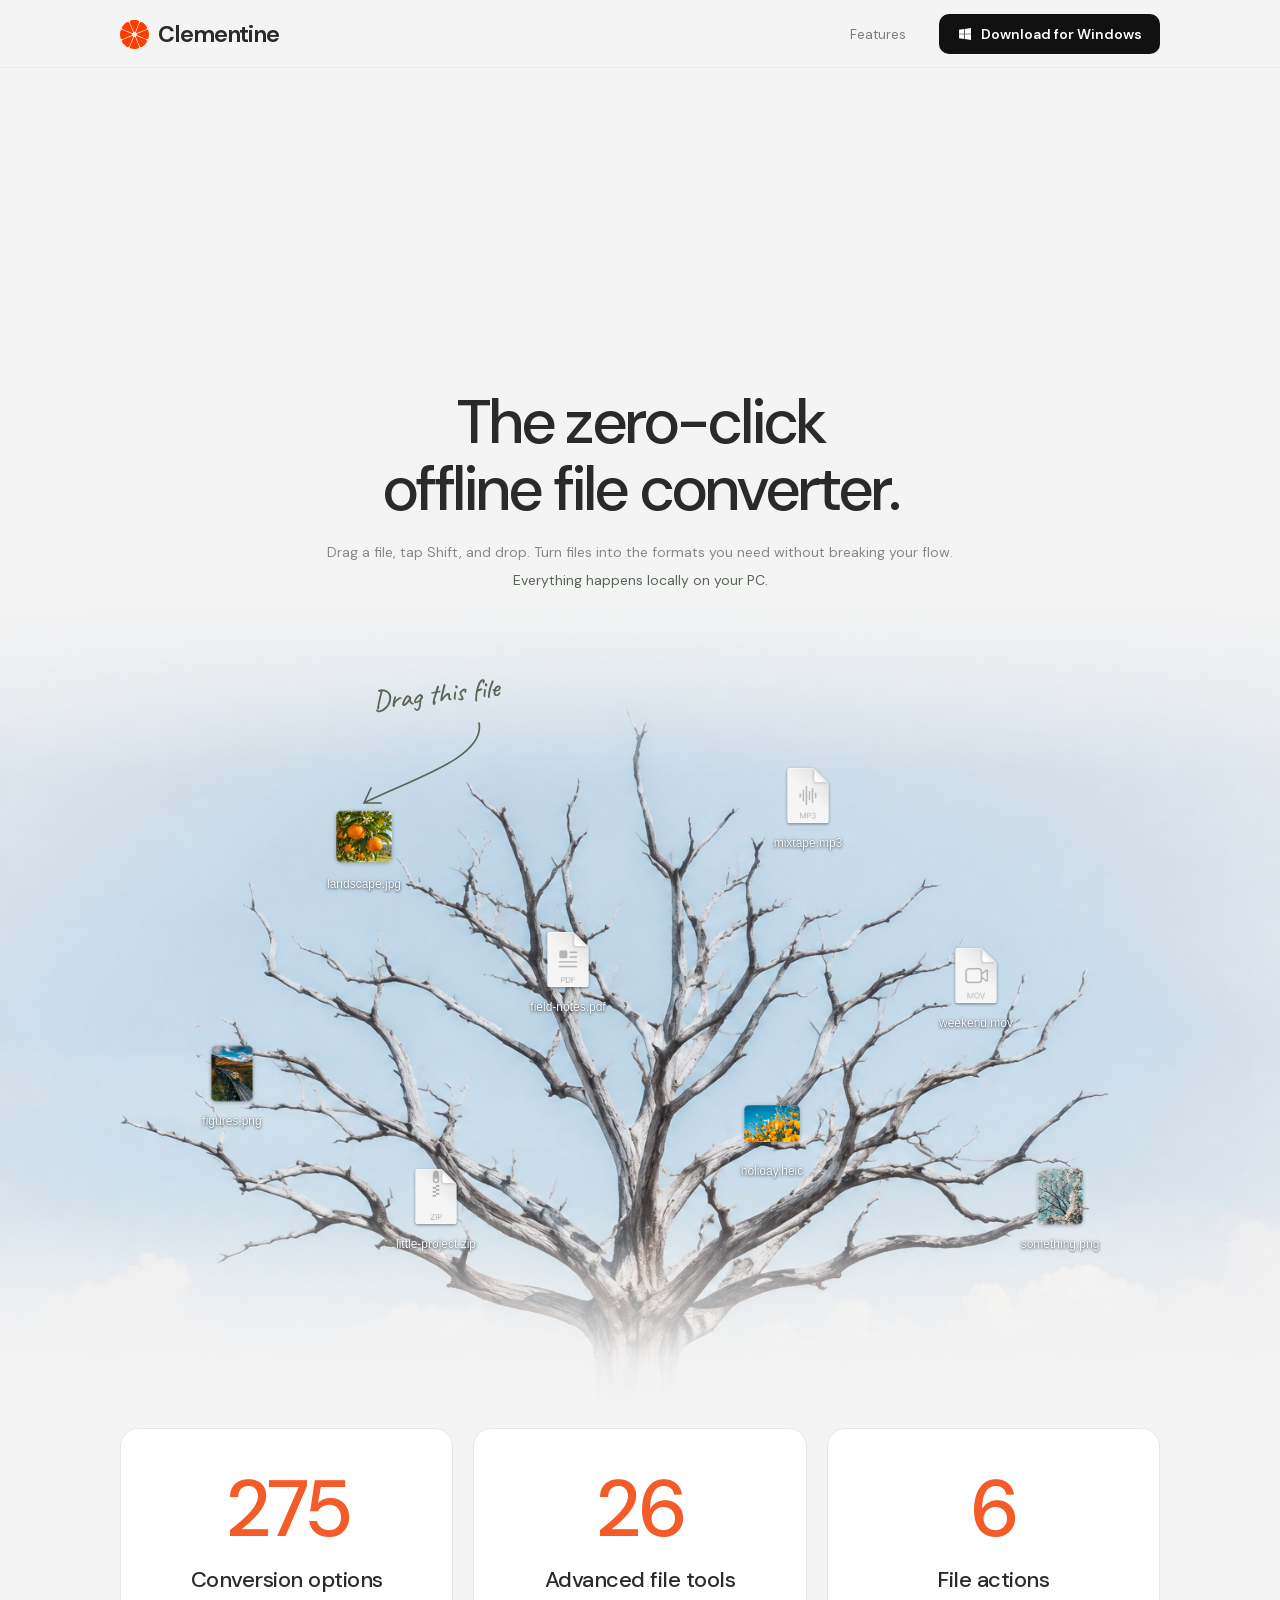
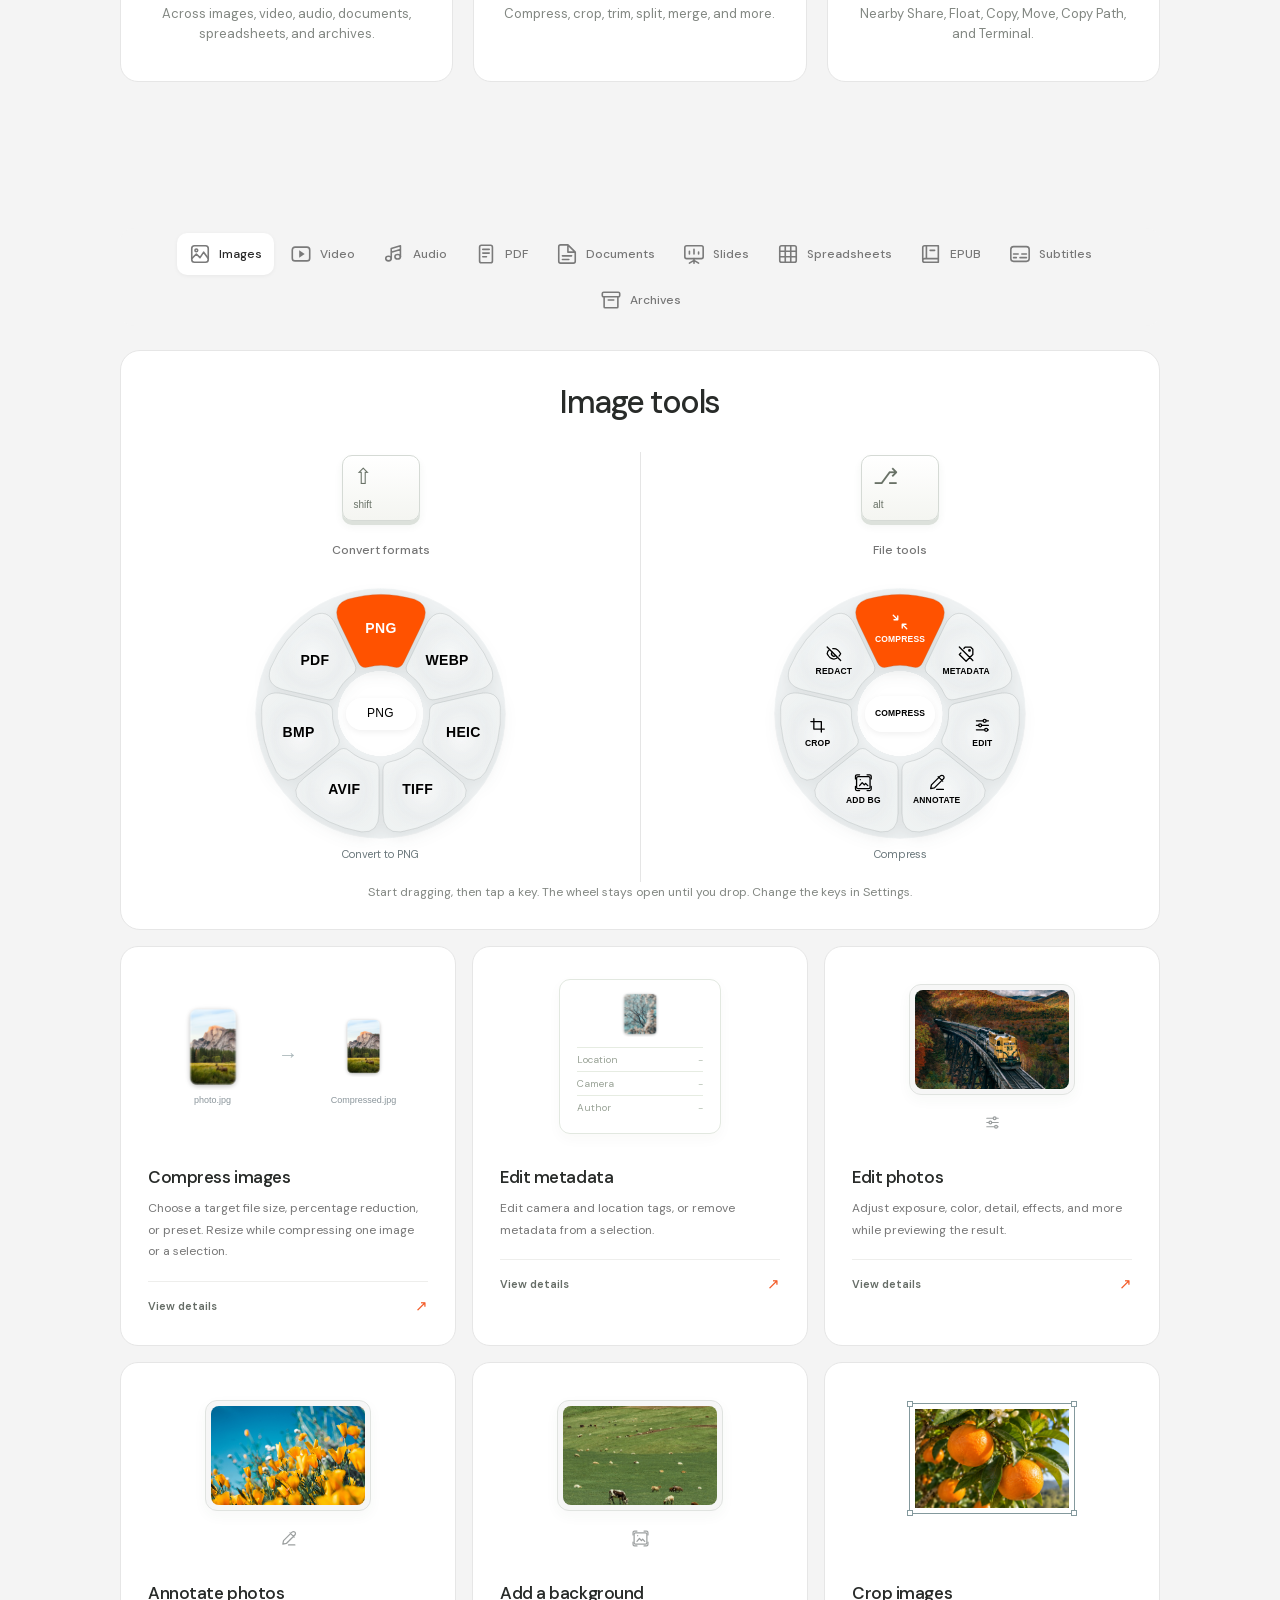
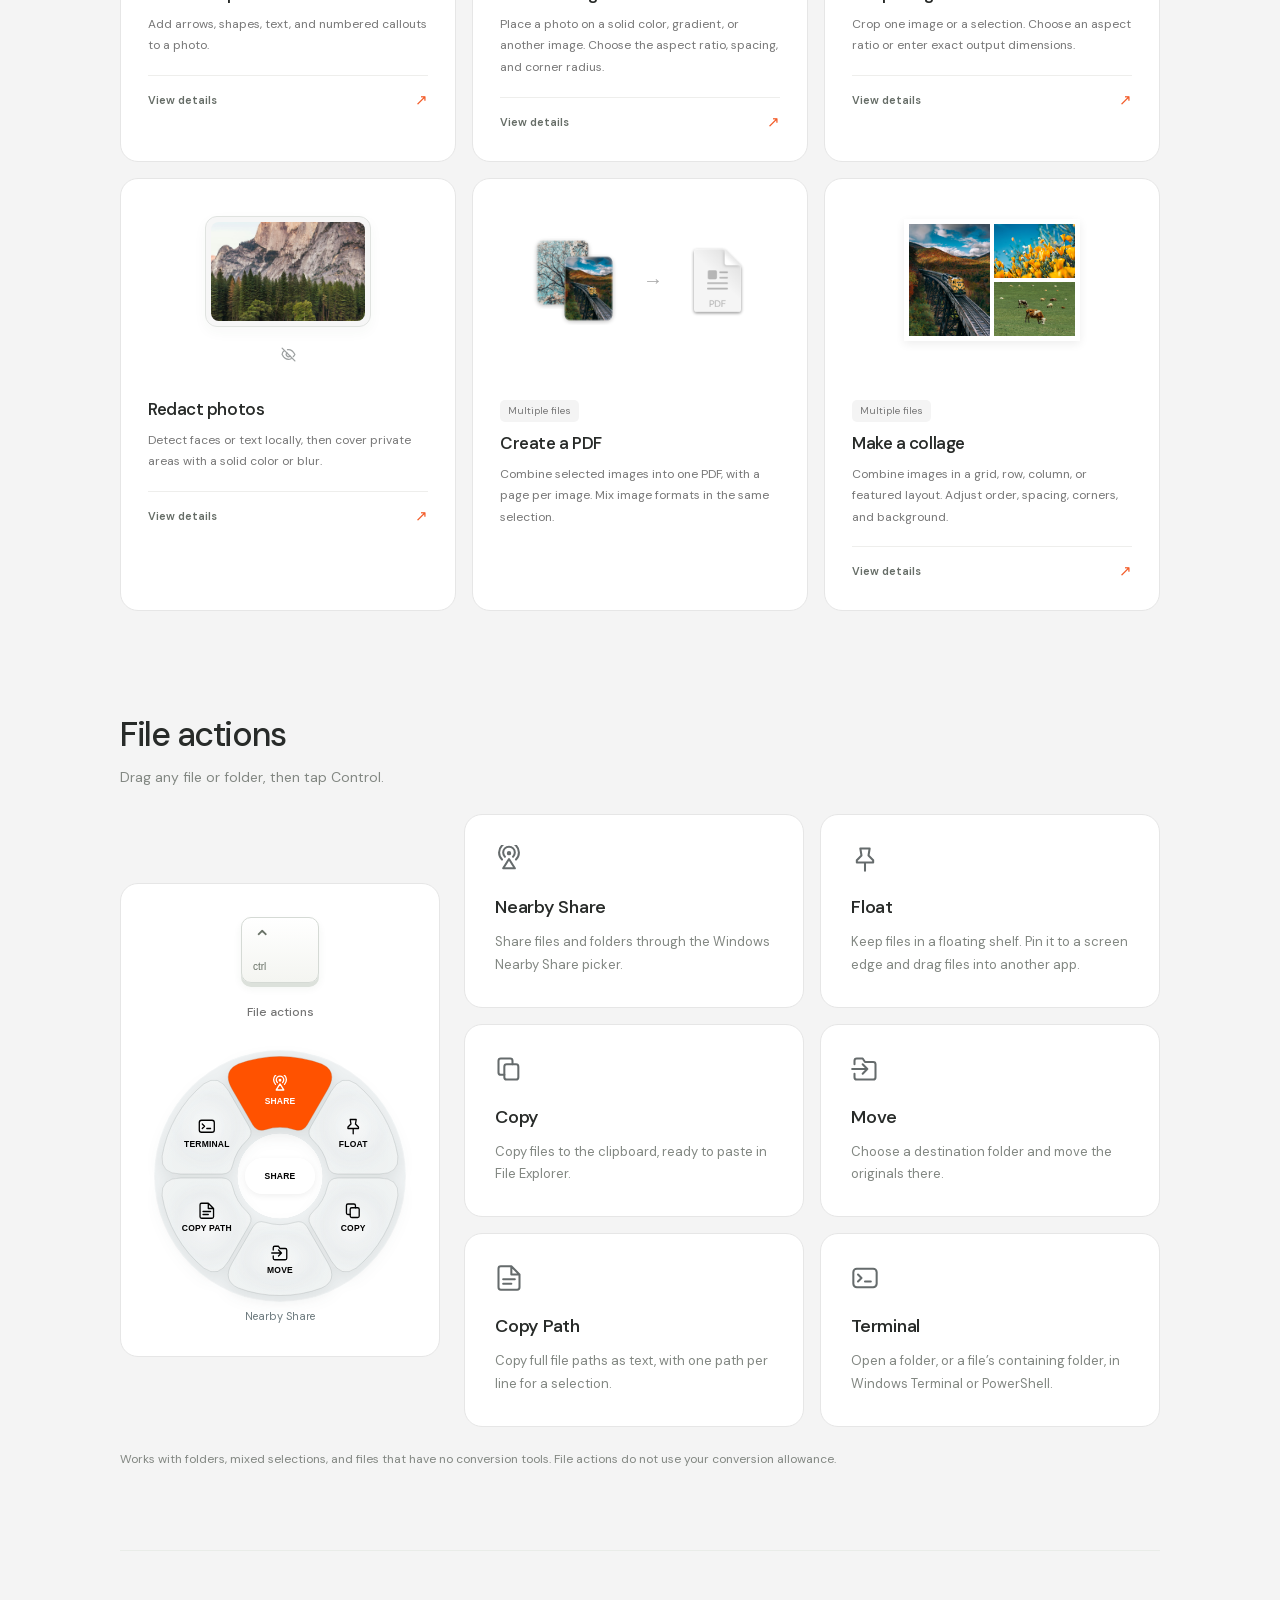
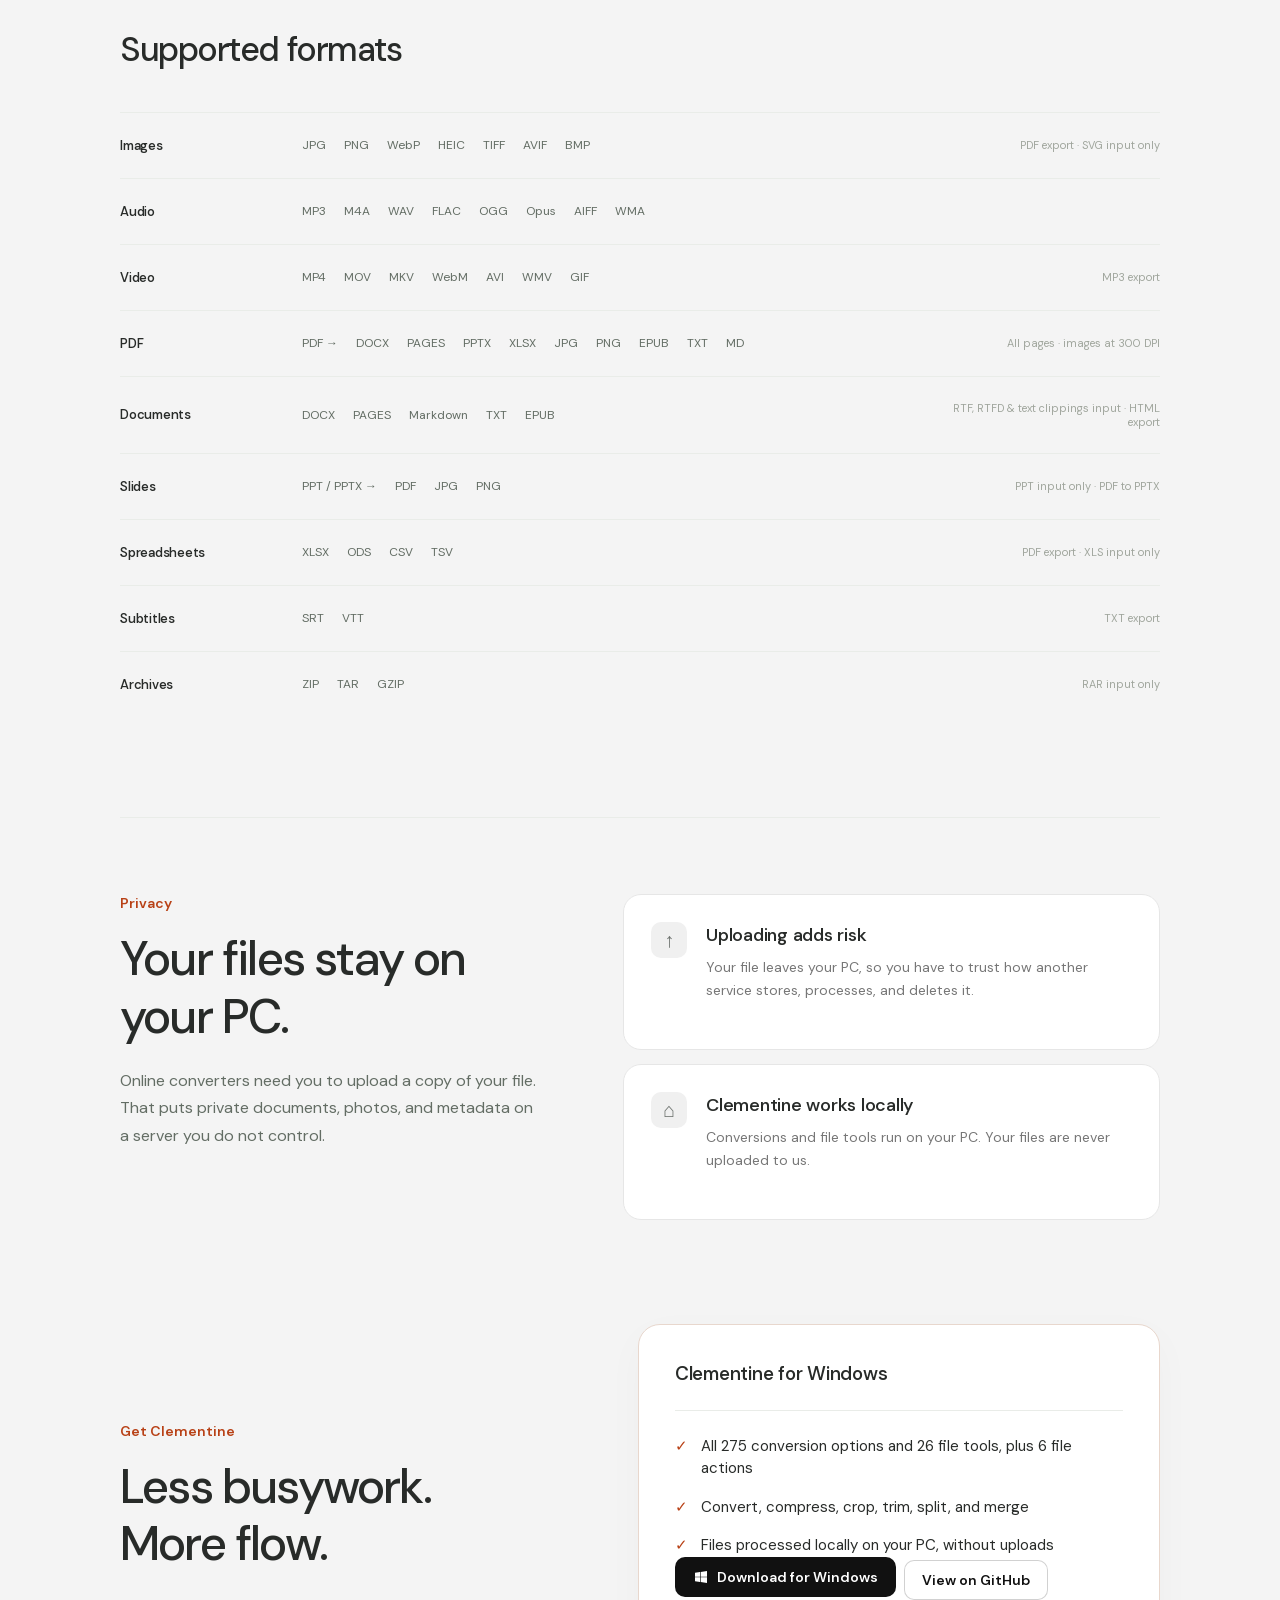
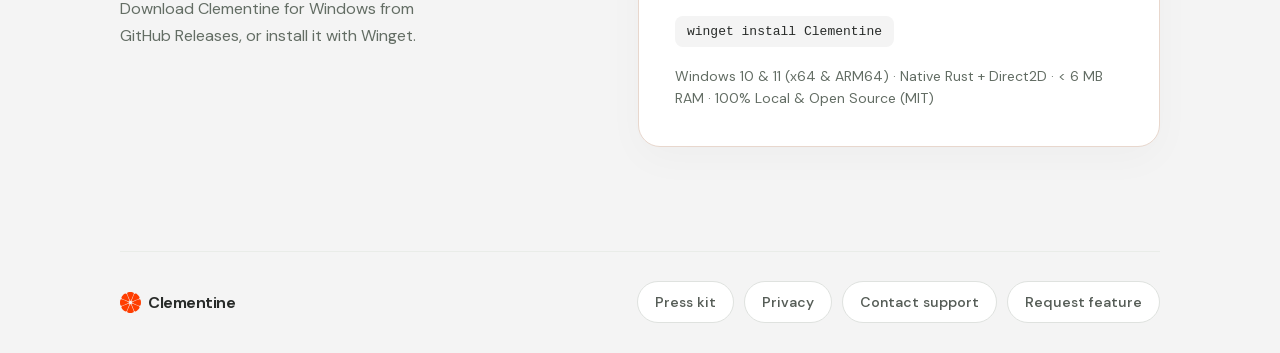
==== web/index.html @ 32402cf3 "feat(web): add interactive Clementine website, live radial playground, and README" ====
<!doctype html>
<html lang="en">
  <head>
    <meta charset="UTF-8" />
    <meta name="viewport" content="width=device-width, initial-scale=1" />
    <meta name="theme-color" content="#ffffff" />
    <meta name="description" content="Clementine is a Windows app for converting files: drag a file, then tap Shift to convert, Alt for file tools, or Control for file actions. Everything runs locally." />
    <title>Clementine | The zero-click offline file converter for Windows</title>
    <link rel="icon" type="image/svg+xml" href="favicon.svg" />
    <link rel="preload" as="image" href="images/tree-sky.jpg" />
    <link rel="stylesheet" href="assets/style.css" />
    <script defer src="assets/home.js"></script>
  </head>
  <body>
    <header class="site-header">
      <a class="wordmark" href="index.html" aria-label="Clementine home"><span class="brand-mark" aria-hidden="true"></span>Clementine</a>
      <nav aria-label="Main navigation">
        <a class="quiet-link" href="#details">Features</a>
        <a href="https://github.com/TejasLamba2006/clementine/releases" class="win-download-btn" aria-label="Download Clementine for Windows"><svg viewBox="0 0 24 24" aria-hidden="true"><path d="M3 5.5 10.5 4.5v7H3zM11.5 4.4 21 3v8.5h-9.5zM3 12.5h7.5v7L3 18.5zM11.5 12.5H21V21l-9.5-1.4z"/></svg>Download for Windows</a>
      </nav>
    </header>

    <main>
      <section class="app-demo content-width" aria-label="Clementine video demo">
        <video autoplay muted loop playsinline disablepictureinpicture disableremoteplayback preload="auto" aria-label="Watch Clementine in action">
          <source src="videos/tangerine-landing-demo.mp4" type="video/mp4" />
          <a href="videos/tangerine-landing-demo.mp4">Download the Clementine demo video</a>
        </video>
      </section>

      <section class="hero" aria-labelledby="hero-title">
        <div class="hero-copy">
          <h1 id="hero-title">The zero-click<br />offline file converter.</h1>
          <p class="hero-description">Drag a file, tap Shift, and drop. Turn files into the formats you need without breaking your flow.</p>
          <p class="hero-local">Everything happens locally on your PC.</p>
        </div>

        <div class="scene" id="playground" aria-label="Interactive file conversion demo">
          <div class="landscape" aria-hidden="true"><img src="images/tree-sky.jpg" alt="" width="1536" height="1024" fetchpriority="high" draggable="false" /></div>
          <div class="scene-top-fade" aria-hidden="true"></div>
          <div class="scene-bottom-fade" aria-hidden="true"></div>
          <div class="hint-wrap">
            <div class="gesture-hint" id="gesture-hint" role="status" aria-live="polite">
              <span id="hint-text">Drag this file</span>
              <svg class="hint-arrow" width="180" height="135" viewBox="0 0 180 135" aria-hidden="true"><path d="M133 10C140 45 76 71 22 94M22 94L29 79M22 94L39 94" /></svg>
            </div>
          </div>
          <div class="files" id="files"></div>
        </div>
      </section>

      <section class="tool-stats content-width" aria-label="Conversion and editing tools">
        <div class="tool-stat">
          <strong>275</strong>
          <h2>Conversion options</h2>
          <p>Across images, video, audio, documents, spreadsheets, and archives.</p>
        </div>
        <div class="tool-stat">
          <strong>26</strong>
          <h2>Advanced file tools</h2>
          <p>Compress, crop, trim, split, merge, and more.</p>
        </div>
        <div class="tool-stat">
          <strong>6</strong>
          <h2>File actions</h2>
          <p>Nearby Share, Float, Copy, Move, Copy Path, and Terminal.</p>
        </div>
      </section>

      <section class="details content-width" id="details" aria-labelledby="details-title">
        <div class="bento-tabs" role="tablist" aria-label="File type">
          <button id="file-tab-jpg" type="button" role="tab" data-demo-file="jpg" aria-selected="true" aria-controls="bento-panel" tabindex="0"><img src="icons/categories/images.svg" alt="" />Images</button>
          <button id="file-tab-mov" type="button" role="tab" data-demo-file="mov" aria-selected="false" aria-controls="bento-panel" tabindex="-1"><img src="icons/categories/video.svg" alt="" />Video</button>
          <button id="file-tab-mp3" type="button" role="tab" data-demo-file="mp3" aria-selected="false" aria-controls="bento-panel" tabindex="-1"><img src="icons/categories/audio.svg" alt="" />Audio</button>
          <button id="file-tab-pdf" type="button" role="tab" data-demo-file="pdf" aria-selected="false" aria-controls="bento-panel" tabindex="-1"><img src="icons/categories/pdf.svg" alt="" />PDF</button>
          <button id="file-tab-docx" type="button" role="tab" data-demo-file="docx" aria-selected="false" aria-controls="bento-panel" tabindex="-1"><img src="icons/categories/documents.svg" alt="" />Documents</button>
          <button id="file-tab-pptx" type="button" role="tab" data-demo-file="pptx" aria-selected="false" aria-controls="bento-panel" tabindex="-1"><img src="icons/categories/slides.svg" alt="" />Slides</button>
          <button id="file-tab-xlsx" type="button" role="tab" data-demo-file="xlsx" aria-selected="false" aria-controls="bento-panel" tabindex="-1"><img src="icons/categories/spreadsheets.svg" alt="" />Spreadsheets</button>
          <button id="file-tab-epub" type="button" role="tab" data-demo-file="epub" aria-selected="false" aria-controls="bento-panel" tabindex="-1"><img src="icons/categories/book.svg" alt="" />EPUB</button>
          <button id="file-tab-srt" type="button" role="tab" data-demo-file="srt" aria-selected="false" aria-controls="bento-panel" tabindex="-1"><img src="icons/categories/subtitles.svg" alt="" />Subtitles</button>
          <button id="file-tab-zip" type="button" role="tab" data-demo-file="zip" aria-selected="false" aria-controls="bento-panel" tabindex="-1"><img src="icons/categories/archives.svg" alt="" />Archives</button>
        </div>
        <div id="bento-panel" role="tabpanel" aria-labelledby="file-tab-jpg" tabindex="0">
        <div class="bento-grid" data-file-type="jpg">
          <article class="bento-shortcut">
            <h2 id="details-title">Image tools</h2>
            <div class="wheel-pair">
              <section class="wheel-preview" aria-labelledby="conversion-wheel-title">
                <div class="wheel-keys" role="img" aria-label="Drag a file, then tap Shift"><span class="demo-key" data-preview-key="Shift" aria-hidden="true"><span>⇧</span>shift</span></div>
                <h3 id="conversion-wheel-title">Convert formats</h3>
                <div class="wheel-stage">
                  <div id="conversion-fan" class="preview-fan" aria-label="File format menu preview"></div>
                  <div id="conversion-result" class="demo-result" aria-live="polite">Convert to PNG</div>
                </div>
              </section>
              <section class="wheel-preview" aria-labelledby="advanced-wheel-title">
                <div class="wheel-keys" role="img" aria-label="Drag a file, then tap Alt"><span class="demo-key" data-preview-key="Alt" aria-hidden="true"><span>⎇</span>alt</span></div>
                <h3 id="advanced-wheel-title">File tools</h3>
                <div class="wheel-stage">
                  <div id="advanced-fan" class="preview-fan" aria-label="Advanced file tools preview"></div>
                  <div id="demo-result" class="demo-result" aria-live="polite">Compress</div>
                </div>
              </section>
            </div>
            <p class="wheel-note">Start dragging, then tap a key. The wheel stays open until you drop. Change the keys in Settings.</p>
          </article>

          <div id="bento-cards" class="bento-cards"></div>
        </div>
        </div>
      </section>

      <section class="file-actions-section content-width" id="file-actions" aria-labelledby="file-actions-title">
        <div class="actions-heading"><div><h2 id="file-actions-title">File actions</h2><p>Drag any file or folder, then tap Control.</p></div></div>
        <div class="file-actions-layout">
          <section class="wheel-preview file-actions-preview" aria-labelledby="actions-wheel-title">
            <div class="wheel-keys" role="img" aria-label="Drag a file or folder, then tap Control"><span class="demo-key" data-preview-key="Control" aria-hidden="true"><span>⌃</span>ctrl</span></div>
            <h3 id="actions-wheel-title">File actions</h3>
            <div class="wheel-stage">
              <div id="actions-fan" class="preview-fan" aria-label="File actions menu preview"></div>
              <div id="actions-result" class="demo-result" aria-live="polite">Nearby Share</div>
            </div>
          </section>
          <div id="file-action-cards" class="file-action-cards"></div>
        </div>
        <p class="actions-footnote">Works with folders, mixed selections, and files that have no conversion tools. File actions do not use your conversion allowance.</p>
      </section>

      <section class="formats content-width" aria-labelledby="formats-title">
        <div class="formats-heading"><h2 id="formats-title">Supported formats</h2></div>
        <div class="format-list">
          <div class="format-row"><h3>Images</h3><p>JPG <span>PNG</span> WebP <span>HEIC</span> TIFF <span>AVIF</span> BMP</p><span class="format-note">PDF export · SVG input only</span></div>
          <div class="format-row"><h3>Audio</h3><p>MP3 <span>M4A</span> WAV <span>FLAC</span> OGG <span>Opus</span> AIFF <span>WMA</span></p></div>
          <div class="format-row"><h3>Video</h3><p>MP4 <span>MOV</span> MKV <span>WebM</span> AVI <span>WMV</span> GIF</p><span class="format-note">MP3 export</span></div>
          <div class="format-row"><h3>PDF</h3><p><span>PDF →</span> <span>DOCX</span> <span>PAGES</span> <span>PPTX</span> <span>XLSX</span> <span>JPG</span> <span>PNG</span> <span>EPUB</span> <span>TXT</span> <span>MD</span></p><span class="format-note">All pages · images at 300 DPI</span></div>
          <div class="format-row"><h3>Documents</h3><p>DOCX <span>PAGES</span> Markdown <span>TXT</span> EPUB</p><span class="format-note">RTF, RTFD &amp; text clippings input · HTML export</span></div>
          <div class="format-row"><h3>Slides</h3><p><span>PPT / PPTX →</span> <span>PDF</span> <span>JPG</span> <span>PNG</span></p><span class="format-note">PPT input only · PDF to PPTX</span></div>
          <div class="format-row"><h3>Spreadsheets</h3><p>XLSX <span>ODS</span> CSV <span>TSV</span></p><span class="format-note">PDF export · XLS input only</span></div>
          <div class="format-row"><h3>Subtitles</h3><p>SRT <span>VTT</span></p><span class="format-note">TXT export</span></div>
          <div class="format-row"><h3>Archives</h3><p>ZIP <span>TAR</span> GZIP</p><span class="format-note">RAR input only</span></div>
        </div>
      </section>

      <section class="privacy content-width" aria-labelledby="privacy-title">
        <div class="privacy-copy">
          <p class="privacy-eyebrow">Privacy</p>
          <h2 id="privacy-title">Your files stay on your PC.</h2>
          <p>Online converters need you to upload a copy of your file. That puts private documents, photos, and metadata on a server you do not control.</p>
        </div>
        <div class="privacy-points">
          <article>
            <span aria-hidden="true">↑</span>
            <h3>Uploading adds risk</h3>
            <p>Your file leaves your PC, so you have to trust how another service stores, processes, and deletes it.</p>
          </article>
          <article>
            <span aria-hidden="true">⌂</span>
            <h3>Clementine works locally</h3>
            <p>Conversions and file tools run on your PC. Your files are never uploaded to us.</p>
          </article>
        </div>
      </section>

      <section class="download-section content-width" id="download" aria-labelledby="download-title">
        <div class="download-intro">
          <p class="download-eyebrow">Get Clementine</p>
          <h2 id="download-title">Less busywork.<br />More flow.</h2>
          <p>Download Clementine for Windows from GitHub Releases, or install it with Winget.</p>
        </div>
        <div class="download-card">
          <h3>Clementine for Windows</h3>
          <ul class="download-includes">
            <li>All 275 conversion options and 26 file tools, plus 6 file actions</li>
            <li>Convert, compress, crop, trim, split, and merge</li>
            <li>Files processed locally on your PC, without uploads</li>
          </ul>
          <a href="https://github.com/TejasLamba2006/clementine/releases" class="win-download-btn" aria-label="Download Clementine for Windows"><svg viewBox="0 0 24 24" aria-hidden="true"><path d="M3 5.5 10.5 4.5v7H3zM11.5 4.4 21 3v8.5h-9.5zM3 12.5h7.5v7L3 18.5zM11.5 12.5H21V21l-9.5-1.4z"/></svg>Download for Windows</a><a href="https://github.com/TejasLamba2006/clementine" class="win-download-btn secondary">View on GitHub</a><br /><code class="winget-cmd">winget install Clementine</code>
          <p class="download-compatibility">Windows 10 &amp; 11 (x64 &amp; ARM64) · Native Rust + Direct2D · &lt; 6 MB RAM · 100% Local &amp; Open Source (MIT)</p>
        </div>
      </section>
    </main>

    <footer class="site-footer content-width">
      <a class="wordmark" href="index.html"><span class="brand-mark" aria-hidden="true"></span>Clementine</a>
      <div class="footer-actions">
        <a class="support-link" href="press.html">Press kit</a>
        <a class="support-link" href="privacy.html">Privacy</a>
        <a class="support-link" href="https://github.com/TejasLamba2006/clementine/issues">Contact support</a>
        <a class="support-link" href="https://github.com/TejasLamba2006/clementine/issues/new">Request feature</a>
      </div>
    </footer>

    <div id="radial-menu" class="radial-menu" role="menu" aria-label="Choose a conversion format" hidden></div>
    <div id="drag-ghost" class="drag-ghost" aria-hidden="true" hidden></div>
    <div id="drag-shift-prompt" class="drag-shift-prompt" aria-hidden="true" hidden>
      <p>Tap Shift on your keyboard</p>
      <span class="demo-key"><span>⇧</span>shift</span>
    </div>
    <div id="drag-wheel-prompt" class="drag-wheel-prompt" aria-hidden="true" hidden>
      <span><kbd>⇧</kbd> Convert</span><span><kbd>⎇</kbd> Tools</span><span><kbd>⌃</kbd> Actions</span>
    </div>
    <aside id="action-demo" class="action-demo" aria-labelledby="action-demo-title" hidden></aside>
    <div class="sr-only" id="announcement" role="status" aria-live="polite"></div>
    <p class="sr-only" id="file-instructions">Drag a file, then tap Shift for conversions, Alt for file tools, or Control for actions. Release the key and keep dragging; the wheel stays open until you drop or cancel. Or press Enter on a file to open the format menu, then use Alt or Control to switch wheels. Use arrow keys to choose, Enter to apply, and Escape to cancel. On a touch screen, drag to move or hold a file briefly before dragging to convert. All operations on this page are simulated.</p>

  </body>
</html>
---- web/assets/style.css ----
@font-face{font-family:DM Sans;font-style:normal;font-weight:400 700;font-display:swap;src:url(../fonts/dm-sans-latin.woff2) format("woff2")}@font-face{font-family:Caveat;font-style:normal;font-weight:400 700;font-display:swap;src:url(../fonts/caveat.ttf) format("truetype")}:root{font-family:DM Sans,-apple-system,BlinkMacSystemFont,sans-serif;color:#282b29;background:var(--page-bg);font-synthesis:none;-webkit-font-smoothing:antialiased;--page-bg: #f4f4f4;--content-bg: #fff;--orange: #f35b28;--muted: #828782;--line: #e9ece8}*{box-sizing:border-box}html{scroll-behavior:smooth;scroll-padding-top:88px}body{margin:0}button,a{-webkit-tap-highlight-color:transparent}button{font:inherit;color:inherit}a{color:inherit;text-decoration:none}button,a,[role=menuitem]{outline-offset:6px}button:focus-visible,a:focus-visible,[role=menuitem]:focus-visible{outline:2px solid var(--orange)}button{cursor:pointer}[hidden]{display:none!important}p,h1,h2,h3{margin:0}.content-width,.site-header{width:min(1040px,calc(100% - 96px));margin-inline:auto}.site-header{height:68px;display:flex;align-items:center;justify-content:space-between;position:sticky;top:0;z-index:50}.site-header:before{content:"";position:absolute;inset:0 calc((100vw - 100%)/-2);z-index:-1;background:#f4f4f4ed;backdrop-filter:blur(16px);-webkit-backdrop-filter:blur(16px);border-bottom:1px solid #282b290a;pointer-events:none}.wordmark{display:inline-flex;gap:9px;align-items:center;font-size:23px;font-weight:650;letter-spacing:-1.1px}.brand-mark{display:inline-block;width:29px;height:29px;background:url(../favicon.svg) center / contain no-repeat;flex-shrink:0}.site-header nav{display:flex;gap:33px;align-items:center;font-size:13px}.quiet-link{color:#767d78;transition:color .2s}.quiet-link:hover{color:#282b29}.hero{overflow:hidden}.app-demo{padding-block:24px 12px}.app-demo video{display:block;width:50%;height:auto;margin-inline:auto;background:transparent;filter:brightness(1.008);mix-blend-mode:multiply;pointer-events:none}.tool-stats{display:grid;grid-template-columns:repeat(3,minmax(0,1fr));gap:20px;padding-block:24px 64px}.tool-stat{background:var(--content-bg);border:1px solid #e6e6e6;border-radius:18px;padding:36px 24px;text-align:center}.tool-stat strong{display:block;color:var(--orange);font-size:clamp(56px,7vw,80px);font-weight:500;letter-spacing:-4px;line-height:1.1;margin-bottom:14px}.tool-stat h2{font-size:clamp(17px,2vw,22px);font-weight:500;letter-spacing:-.5px}.tool-stat p{max-width:290px;margin:10px auto 0;color:var(--muted);font-size:13px;line-height:1.6}@media(max-width:600px){.tool-stats{grid-template-columns:1fr;gap:12px;padding-block:16px 40px}.tool-stat{padding:28px 20px}}.hero-copy{text-align:center;position:relative;z-index:2;padding:24px 20px 0}h1{font-size:clamp(44px,4.9vw,67px);line-height:1.07;font-weight:500;letter-spacing:-3.8px}.hero-description{margin-top:21px;font-size:14px;color:#858a84}.hero-local{margin-top:10px;font-size:14px;color:#596557}.scene{height:820px;position:relative;isolation:isolate;margin-top:-5px}.landscape{position:absolute;inset:0;z-index:-2;overflow:hidden;background:#e2ecf0}.landscape img{position:absolute;width:min(100%,1536px);height:100%;min-width:980px;object-fit:cover;object-position:center top;left:50%;top:0;transform:translate(-50%);-webkit-user-select:none;user-select:none;pointer-events:none}.scene-top-fade,.scene-bottom-fade{position:absolute;left:0;right:0;pointer-events:none;z-index:-1}.scene-top-fade{top:0;height:190px;background:linear-gradient(var(--page-bg) 0%,rgb(244 244 244 / .95) 11%,rgb(244 244 244 / .62) 40%,transparent)}.scene-bottom-fade{bottom:0;height:240px;background:linear-gradient(to bottom,rgb(244 244 244 / 0),rgb(244 244 244 / .08) 20%,rgb(244 244 244 / .64) 58%,rgb(244 244 244 / .94) 82%,var(--page-bg))}.hint-wrap{position:absolute;inset-block:0;width:min(1200px,100%);left:50%;transform:translate(-50%);z-index:3;pointer-events:none}.gesture-hint{position:absolute;width:180px;color:#596557;font-family:Caveat,Noteworthy,cursive;font-size:28px;font-weight:500;line-height:1.1;text-align:center}#hint-text{display:block;transform:rotate(-6deg)}.hint-arrow{position:absolute;left:0;top:34px;overflow:visible;fill:none;stroke:currentColor;stroke-width:1.7;stroke-linecap:round;stroke-linejoin:round}kbd{font-family:inherit;font-size:11px;font-weight:500;padding:2px 5px;margin:0 2px;background:#f7f8f4;border:1px solid #dadfd6;border-radius:4px;box-shadow:0 1px #dadfd6;color:#50594f;white-space:nowrap}.files{position:absolute;width:min(1200px,100%);height:100%;left:50%;top:0;transform:translate(-50%);z-index:2}.file{width:116px;padding:4px 0;border:0;border-radius:5px;background:none;display:flex;flex-direction:column;align-items:center;position:absolute;left:var(--x);top:var(--y);transform:translate(-50%,-50%);-webkit-user-select:none;user-select:none;touch-action:none;cursor:default;-webkit-user-drag:none;-webkit-touch-callout:none}.file-art{width:72px;height:72px;position:relative;display:flex;justify-content:center;align-items:center;border-radius:5px}.file-icon{width:64px;height:64px;object-fit:contain;pointer-events:none}.file-name{font-family:-apple-system,BlinkMacSystemFont,sans-serif;font-size:12px;font-weight:500;line-height:17px;color:#fff;padding:1px 4px;margin-top:2px;border-radius:3px;text-shadow:0 1px 3px #24323dcc,0 0 1px #24323d80;max-width:116px;overflow:hidden;text-overflow:ellipsis;white-space:nowrap}.file.is-selected .file-art{background:#263a5026}.file.is-selected .file-name,.drag-ghost .file-name{color:#fff;background:#0063d9;text-shadow:none}.file:focus-visible{outline:none}.file.is-source{opacity:.4}.file.is-processing{pointer-events:none}.file.is-processing .file-art{opacity:.48}.file.is-processing .file-art:after{content:"";width:16px;height:16px;border:2px solid #b6bfb3;border-top-color:var(--orange);border-radius:50%;position:absolute;animation:spin .7s linear infinite}.radial-menu{position:fixed;z-index:30;width:272px;height:272px;transform:translate(-50%,-50%);pointer-events:none;animation:bloom .2s cubic-bezier(.18,.82,.24,1)}.fan-glass{position:absolute;inset:10.08px;border-radius:50%;background:#c0c9cd40;backdrop-filter:blur(16px) saturate(1.45);-webkit-backdrop-filter:blur(16px) saturate(1.45);-webkit-mask:radial-gradient(circle,transparent 0 42.24px,#000 42.6px);mask:radial-gradient(circle,transparent 0 42.24px,#000 42.6px);box-shadow:inset 0 0 0 1px #fff5}.radial-menu svg{position:relative;overflow:visible;filter:drop-shadow(0 5px 8px #26343825)}.petal{fill:url(#glass-fill);stroke:#5d666638;stroke-width:.75;transition:fill .12s}.fan-target.is-highlighted .petal{fill:#ff5200;stroke:#c2653470}.wheel-label{fill:#000;font:600 14px ui-rounded,SF Pro Rounded,-apple-system,BlinkMacSystemFont,sans-serif;letter-spacing:.35px;pointer-events:none}.fan-target.is-highlighted .wheel-label,.preview-target.is-highlighted .wheel-label{fill:#fff}.wheel-tool-label{font-size:8.5px;letter-spacing:.2px}.wheel-tool-icon{pointer-events:none;filter:brightness(0)}.fan-target.is-highlighted .wheel-tool-icon,.preview-target.is-highlighted .wheel-tool-icon{filter:brightness(0) invert(1)}.fan-target{cursor:pointer}.radial-menu.keyboard-mode .fan-target{pointer-events:auto}.fan-center-label{position:absolute;z-index:2;left:50%;top:50%;transform:translate(-50%,-50%);display:grid;place-items:center;width:70px;min-height:32px;border-radius:24px;background:#ffffffb8;backdrop-filter:blur(12px) saturate(1.3);-webkit-backdrop-filter:blur(12px) saturate(1.3);border:1px solid #ffffffb3;padding:4px 6px;color:#000;font:500 12px/1.2 ui-rounded,SF Pro Rounded,-apple-system,BlinkMacSystemFont,sans-serif;letter-spacing:.35px;text-align:center;box-shadow:0 2px 6px #00000010,inset 0 1px #ffffffb3;pointer-events:none}.fan-center-label.is-tool{min-height:36px;font-size:8.5px;font-weight:600;letter-spacing:.2px;overflow-wrap:anywhere}.drag-ghost{position:fixed;left:0;top:0;padding:4px 0;display:flex;flex-direction:column;align-items:center;z-index:40;pointer-events:none;opacity:.8}body.is-dragging,body.is-dragging *{cursor:default!important}body.is-dragging{-webkit-user-select:none;user-select:none}.details{padding-top:82px;padding-bottom:104px}h2{font-size:34px;font-weight:500;line-height:1.2;letter-spacing:-1.45px}h3{font-size:15px;font-weight:550;letter-spacing:-.25px}.bento-grid{display:grid;grid-template-columns:repeat(6,minmax(0,1fr));gap:16px}.bento-tabs{display:flex;flex-wrap:wrap;justify-content:center;width:fit-content;max-width:100%;gap:4px;padding:5px;margin:0 auto 24px;border-radius:14px;background:#f4f4f4}.bento-tabs button{display:flex;align-items:center;justify-content:center;gap:8px;border:0;border-radius:10px;padding:10px 12px;background:transparent;color:#777;font-size:12px;font-weight:500}.bento-tabs img{width:22px;height:22px;flex-shrink:0;object-fit:contain;pointer-events:none}.bento-tabs button[aria-selected=true]{background:#fff;color:#292929;box-shadow:0 1px 4px #0000000d}#bento-panel:focus-visible{outline:2px solid var(--orange);outline-offset:7px;border-radius:20px}.bento-cards{display:contents}.bento-grid[data-file-type=zip] .bento-card{grid-column:span 3}.bento-shortcut{grid-column:1 / -1;padding:32px 0 27px;border:1px solid #e6e6e6;border-radius:20px;overflow:hidden;background:var(--content-bg)}.bento-shortcut>h2{text-align:center;font-size:32px;margin-bottom:30px}.wheel-pair{display:grid;grid-template-columns:repeat(2,minmax(0,1fr))}.wheel-pair:where([data-wheel-count="1"]){grid-template-columns:1fr}.wheel-preview{min-width:0;text-align:center}.wheel-preview+.wheel-preview{border-left:1px solid #e5e5e5}.wheel-keys{display:flex;align-items:center;justify-content:center;gap:13px;height:72px;margin-bottom:18px}.wheel-preview>h3{font-size:12px;font-weight:500;letter-spacing:0;color:#757575}.demo-key{width:78px;height:66px;border:1px solid #d5dad5;border-radius:10px;padding:10px 11px;display:flex;flex-direction:column;align-items:flex-start;justify-content:space-between;font-family:-apple-system,BlinkMacSystemFont,sans-serif;font-size:10px;background:linear-gradient(#fff,#f4f5f1);color:#697267;box-shadow:0 4px #dce1db,0 5px 8px #334d3210,inset 0 1px #fff}.demo-key>span{font-size:22px;line-height:22px}.drag-shift-prompt{position:fixed;width:220px;z-index:45;display:flex;flex-direction:column;align-items:center;gap:14px;transform:translate(-50%);pointer-events:none;transition:opacity .18s}.drag-shift-prompt p{font-size:12px;font-weight:500;line-height:1.4;color:#52604f;text-shadow:0 1px 4px #fff}.drag-shift-prompt .demo-key{animation:press-shift 1.8s ease-in-out infinite}.drag-shift-prompt.is-pressed{opacity:0;transition-delay:.18s}.drag-shift-prompt.is-pressed .demo-key{animation:none;transform:translateY(4px);color:#d55223;background:#fff0e4;box-shadow:0 1px #d9c1af,inset 0 1px 4px #c5641810}.demo-key.is-held{color:#d55223;background:#fff0e4;border-color:#efc8ac;box-shadow:0 1px #e4ba9b,inset 0 1px 4px #c5641810;transform:translateY(4px)}.key-plus{color:#9aa099;font-size:12px}.wheel-stage{position:relative;min-width:0;height:324px}.preview-fan{position:absolute;z-index:2;left:50%;top:20px;width:272px;height:272px;transform:translate(-50%)}.preview-fan>svg{position:relative;overflow:visible;filter:drop-shadow(0 5px 8px #26343820)}.preview-petal{fill:var(--preview-glass);stroke:#5d666638;stroke-width:.75}.preview-target{cursor:pointer;outline:none}.preview-target:focus-visible .preview-petal{stroke:#52656c;stroke-width:2}.preview-target.is-highlighted .preview-petal{fill:#ff5200;stroke:#c2653470}.demo-result{position:absolute;top:289px;width:100%;text-align:center;color:#6c797d;font-size:11px}.bento-card{grid-column:span 2;display:flex;flex-direction:column;overflow:hidden;border-radius:18px;border:1px solid #e6e6e6;background:var(--content-bg)}.bento-card-link{cursor:pointer}.bento-card-link:hover{border-color:#cfd2cf}.bento-card-link:focus-visible{outline-offset:3px}.bento-illustration{position:relative}.bento-art{height:203px;position:relative;display:flex;align-items:center;justify-content:center;flex-shrink:0;-webkit-user-select:none;user-select:none}.bento-art img{object-fit:contain;pointer-events:none}.bento-copy{padding:16px 27px 29px}.bento-copy h3{font-size:17px;font-weight:550;letter-spacing:-.45px}.bento-copy p{color:#777;font-size:12px;line-height:1.8;margin-top:10px}.card-detail-cue{display:flex;align-items:center;justify-content:space-between;margin-top:18px;padding-top:14px;border-top:1px solid #eeeeec;color:#666d67;font-size:11px;font-weight:600}.card-detail-cue b{color:var(--orange);font-size:15px;font-weight:500}.selection-label{display:inline-block;padding:4px 8px;margin-bottom:10px;border-radius:5px;background:#f4f4f4;color:#777;font-size:10px;line-height:1.4}.join-art{gap:12px}.join-clips{display:flex;gap:5px}.join-clips>div,.archive-formats>div{display:flex;flex-direction:column;align-items:center;gap:8px;color:#888;font-size:10px}.join-clips img{width:45px;height:65px}.join-art>img{width:60px;height:80px}.join-art>span{color:#aaa;font-size:20px}.split-art{flex-direction:column;gap:17px}.split-strip{display:flex;gap:9px}.split-strip>div{position:relative;width:61px;height:43px}.split-strip img{width:100%;height:100%;object-fit:cover;border-radius:3px}.split-strip span{position:absolute;bottom:3px;left:4px;color:#fff;text-shadow:0 1px 3px #000;font-size:9px}.split-output{display:flex;align-items:center;gap:7px;color:#888;font-size:10px}.split-output img{width:40px;height:40px}.archive-formats{gap:12px}.archive-formats img{width:51px;height:68px}.compression-art{gap:13px;padding-top:12px}.compression-source,.compression-output{display:flex;flex-direction:column;align-items:center;width:105px}.compression-source img{width:86px;height:86px}.compression-output img{width:61px;height:86px}.compression-source span,.compression-output span{font:9px -apple-system,sans-serif;color:#8a959b;margin-top:5px}.compression-arrow,.archive-arrow{font-size:20px;color:#a9b6b9}.pdf-art{gap:2px;padding-top:13px}.pdf-page{position:relative}.pdf-page img{display:block;width:73px;height:91px}.pdf-page>span{display:block;text-align:center;font:9px -apple-system,sans-serif;color:#a99b90;margin-top:4px}.pdf-page-one{margin-top:22px}.pdf-page-three{margin-top:-22px}.metadata-sheet{width:162px;margin-top:16px;padding:11px 17px 14px;border:1px solid #e2e8e0;border-radius:11px;background:#fff9;box-shadow:0 5px 14px #344b2b08}.metadata-sheet>img{width:67px;height:46px;display:block;margin:0 auto 10px}.metadata-sheet>span{display:flex;align-items:center;justify-content:space-between;font-size:10px;line-height:23px;color:#9aa397;border-top:1px solid #e6ece2}.metadata-sheet i{font-style:normal;color:#b4bfb1}.resize-art{padding-bottom:12px}.resize-frame{width:166px;height:111px;border:1px solid #84999d;position:relative;padding:5px}.resize-frame>img{width:100%;height:100%;object-fit:cover}.resize-frame i{position:absolute;width:6px;height:6px;border:1px solid #84999d;background:#fff}.resize-frame i:nth-of-type(1){left:-3px;top:-3px}.resize-frame i:nth-of-type(2){right:-3px;top:-3px}.resize-frame i:nth-of-type(3){left:-3px;bottom:-3px}.resize-frame i:nth-of-type(4){right:-3px;bottom:-3px}.resize-size{position:absolute;top:165px;color:#98a095;font:9px -apple-system,sans-serif}.media-art{flex-direction:column;gap:19px;padding-top:18px}.photo-tool-preview{width:166px;height:111px;padding:5px;overflow:hidden;border:1px solid #e0e3e0;border-radius:12px;background:#f6f6f6;box-shadow:0 5px 14px #344b2b0a}.photo-tool-preview img{display:block;width:100%;height:100%;border-radius:8px;object-fit:cover}.waveform{height:87px;display:flex;gap:3px;align-items:center}.waveform>span{width:3px;border-radius:2px;background:#a6a6a6}.waveform>span:nth-child(-n+5),.waveform>span:nth-last-child(-n+5){opacity:.3}.audio-visualizer-art{gap:12px;padding-top:12px}.visualizer-canvas{display:flex;align-items:center;justify-content:center;width:220px;height:86px;padding:0 10px;border-radius:10px;background:#000;overflow:hidden}.visualizer-canvas .waveform{height:70px;gap:3px}.visualizer-canvas .waveform>span{width:3px;background:var(--orange);opacity:1}.media-tools{display:flex;gap:21px;align-items:center}.media-tools img{width:17px;height:17px;opacity:.45}.archive-art{gap:10px}.archive-file{width:70px;height:89px}.archive-contents{position:relative;width:102px;height:80px}.archive-contents img{position:absolute;width:52px;height:64px;top:8px}.archive-contents img:nth-child(1){left:0;top:0}.archive-contents img:nth-child(2){left:24px;top:12px}.archive-contents img:nth-child(3){left:48px;top:24px}.file-flow{gap:18px}.file-flow>img,.file-flow .flow-stack img{width:73px;height:91px}.file-flow>span,.text-art>span{color:#aaa;font-size:20px}.flow-stack{position:relative;width:99px;height:107px}.flow-stack img{position:absolute;top:0;left:0}.flow-stack img+img{top:16px;left:26px}.collage-art{width:176px;height:122px;display:grid;grid-template-columns:1fr 1fr;grid-template-rows:1fr 1fr;gap:4px;padding:5px;background:#fff;box-shadow:0 3px 9px #00000012}.collage-art img{width:100%;height:100%;min-height:0;object-fit:cover}.collage-art img:first-child{grid-row:1 / -1;object-position:30% center}.collage-art img:last-child{object-position:80% 90%}.timeline-art{flex-direction:column;gap:14px;padding-top:20px}.timeline-art>img{width:58px;height:58px}.timeline-track{display:flex;align-items:center;width:194px;height:52px;gap:2px;padding:4px 7px;position:relative;border:1px solid #a0a0a0;border-radius:5px;overflow:hidden}.timeline-track>img{min-width:0;width:20%;height:100%;object-fit:cover}.timeline-track>i{position:absolute;z-index:1;left:0;inset-block:0;width:5px;background:#a0a0a0}.timeline-track>i:last-child{left:auto;right:0}.timeline-track .waveform{transform:scaleY(.45);gap:2px}.speed-art{flex-direction:column;gap:15px;padding-top:17px}.speed-art>img{width:76px;height:83px}.speed-art>div{display:flex;align-items:center;gap:17px;font-size:12px;color:#999}.speed-art strong{font-weight:500;padding:6px 11px;border-radius:6px;background:#fff;color:#555}.media-art .media-file{width:78px;height:89px}.snapshot-art{display:flex;align-items:center;width:222px}.snapshot-art img{width:84px;height:72px;padding:4px 4px 12px;background:#fff;object-fit:cover;box-shadow:0 3px 9px #00000012}.snapshot-art img+img{margin-left:-15px}.snapshot-art img:nth-child(2){transform:translateY(-15px)}.channels-art{flex-direction:column;gap:9px}.channels-art>div{display:flex;align-items:center;gap:12px;color:#888;font-size:11px;height:42px}.channels-art .waveform{transform:scaleY(.42)}.text-art{gap:18px}.text-art>img{width:72px;height:92px}.text-sheet{width:70px;height:87px;padding:12px 10px;background:#fff;border:1px solid #ddd;box-shadow:0 2px 4px #00000008}.text-sheet span{display:block;color:#888;font-size:10px;margin-bottom:9px}.text-sheet i{display:block;height:2px;background:#ccc;margin-top:6px}.text-sheet i:last-child{width:65%}.bento-footnote{text-align:center;color:#929b8f;font-size:11px;margin-top:27px}.formats{border-top:1px solid var(--line);padding-top:79px;padding-bottom:100px}.formats-heading{display:flex;align-items:flex-end;justify-content:space-between;margin-bottom:41px}.format-row{display:grid;grid-template-columns:160px 1fr 210px;align-items:center;border-top:1px solid var(--line);padding:24px 0;gap:22px}.format-row h3{font-size:13px}.format-row p{display:flex;flex-wrap:wrap;gap:8px 18px;font-size:12px;color:#636d64;word-spacing:14px}.format-row p span{word-spacing:normal}.format-note{text-align:right;font-size:11px;color:#a0a69d}.format-footnote{margin-top:3px;font-size:10px;color:#a0a69d}.privacy{display:grid;grid-template-columns:.9fr 1.1fr;gap:64px;padding-block:76px;border-top:1px solid var(--line)}.privacy-eyebrow{color:#b84116;font-size:14px;font-weight:600;margin-bottom:18px}.privacy-copy h2{max-width:390px;font-size:clamp(36px,4vw,48px);letter-spacing:-1.8px}.privacy-copy>p:last-child{max-width:420px;margin-top:22px;color:#636d64;font-size:16px;line-height:1.7}.privacy-points{display:grid;gap:14px}.privacy-points article{position:relative;min-height:156px;padding:28px 28px 28px 82px;border:1px solid #e6e6e6;border-radius:18px;background:var(--content-bg)}.privacy-points article>span{position:absolute;left:27px;top:27px;display:grid;place-items:center;width:36px;height:36px;border-radius:10px;background:#f0f0f0;color:#6d726e;font:500 20px/1 -apple-system,BlinkMacSystemFont,sans-serif}.privacy-points h3{font-size:18px}.privacy-points p{margin-top:9px;color:#777;font-size:14px;line-height:1.65}.closing{text-align:center;background:var(--page-bg);padding:36px 24px 104px}.closing-mark{width:39px;height:39px;margin-bottom:24px}.closing h2{font-size:35px}.download-section{display:grid;grid-template-columns:1fr 1.15fr;gap:64px;align-items:center;padding-block:28px 104px}.download-eyebrow{color:#b84116;font-size:14px;font-weight:600;margin-bottom:18px}.download-intro h2{font-size:clamp(36px,4vw,48px);letter-spacing:-1.8px}.download-intro>p:last-child{max-width:340px;margin-top:22px;font-size:16px;line-height:1.7;color:#636d64}.download-card{padding:36px;border:1px solid #e8d7cd;border-radius:22px;background:var(--content-bg);box-shadow:0 12px 40px #282b2907}.download-card h3{font-size:19px}.download-includes{list-style:none;padding:24px 0 0;margin:24px 0 0;border-top:1px solid var(--line);display:grid;gap:16px}.download-includes li{position:relative;padding-left:26px;font-size:15px;line-height:1.5}.download-includes li:before{content:"✓";position:absolute;left:0;color:#b84116}.app-store-badge{display:inline-flex;width:179px;height:46px;flex-shrink:0}.app-store-badge img{display:block;width:100%;height:auto}.download-card .app-store-badge{margin-top:32px}.download-compatibility{margin-top:18px;font-size:14px;line-height:1.6;color:#636d64}@media(max-width:700px){.privacy{grid-template-columns:1fr;gap:28px;padding-block:54px}.privacy-points article{min-height:0;padding:24px 22px 24px 72px}.privacy-points article>span{left:21px;top:23px}.download-section{grid-template-columns:1fr;gap:28px;padding-bottom:64px}.download-card{padding:26px}}.system-requirements{display:block;margin-top:15px;color:#a2a599;font-size:10px}.site-footer{border-top:1px solid var(--line);min-height:102px;display:flex;align-items:center;justify-content:space-between}.site-footer .wordmark{font-size:16px;letter-spacing:-.5px;gap:7px}.site-footer .brand-mark{width:21px;height:21px}.footer-actions{display:flex;align-items:center;gap:10px}.support-link{display:inline-flex;align-items:center;min-height:42px;padding:10px 17px;border:1px solid #dfe2df;border-radius:999px;background:var(--content-bg);color:#565d57;font-size:14px;font-weight:550;transition:border-color .2s,color .2s,background .2s}.support-link:hover{border-color:#c8ccc8;background:#fafafa;color:#282b29}.tool-details-page main{padding-top:28px}.tools-index{display:grid;grid-template-columns:repeat(5,minmax(0,1fr));gap:1px;overflow:hidden;margin-bottom:28px;border:1px solid #e5e7e4;border-radius:18px;background:#e5e7e4}.tools-index-group{min-width:0;padding:22px;background:var(--content-bg)}.tools-index-group h2{margin-bottom:15px;color:#343834;font-size:13px;font-weight:650;letter-spacing:-.2px}.tools-index-group div{display:grid;gap:9px}.tools-index-group a{color:#777d78;font-size:11px;line-height:1.35}.tools-index-group a:hover{color:var(--orange)}.tool-detail-list{display:grid;gap:20px;padding-bottom:100px}.tool-detail-row{display:grid;grid-template-columns:minmax(0,1.15fr) minmax(280px,.85fr);min-height:580px;overflow:hidden;border:1px solid #dedfdd;border-radius:22px;background:#efefef}.tool-window-shot{display:flex;align-items:center;justify-content:center;min-width:0;min-height:520px;margin:0;padding:42px 34px;overflow:hidden;background:transparent}.tool-window-shot img{display:block;width:100%;max-width:520px;max-height:610px;border-radius:24px;object-fit:contain;filter:drop-shadow(0 15px 24px #2025221a)}.tool-detail-copy{align-self:center;padding:52px 50px}.tool-detail-copy>span{color:var(--orange);font-size:11px;font-weight:650;text-transform:uppercase;letter-spacing:.8px}.tool-detail-copy h2{margin-top:12px;font-size:36px}.tool-detail-copy>p{margin-top:18px;color:#6f756f;font-size:14px;line-height:1.7}.tool-detail-copy ul{display:grid;gap:13px;margin:28px 0 0;padding:25px 0 0;border-top:1px solid #e9ebe8;list-style:none}.tool-detail-copy li{position:relative;padding-left:22px;color:#464c47;font-size:13px;line-height:1.5}.tool-detail-copy li:before{content:"✓";position:absolute;left:0;color:var(--orange);font-weight:650}.tools-cta{display:flex;align-items:center;justify-content:space-between;gap:40px;margin-bottom:96px;padding:48px 52px;border-radius:22px;background:#282b29;color:#fff}.tools-cta h2{max-width:590px;font-size:33px}.tools-cta p{margin-top:12px;color:#bbc0bb;font-size:13px}.press-page{background:#f7f7f5}.press-page .site-header,.press-page .site-footer,.press-main{width:min(760px,calc(100% - 96px))}.press-nav-link{color:#666d67;font-size:13px}.press-nav-link:hover{color:#282b29}.press-main{padding:64px 0 96px}.press-intro{padding-bottom:54px}.press-intro>p:first-child{color:var(--orange);font-size:12px;font-weight:650}.press-intro h1{margin-top:10px;font-size:clamp(42px,6vw,58px)}.press-intro>p:last-of-type{max-width:660px;margin-top:20px;color:#626862;font-size:17px;line-height:1.65}.press-actions{display:flex;flex-wrap:wrap;gap:20px;margin-top:26px}.press-text-link,.press-facts a,.press-file-link{color:#bd441b;text-decoration:underline;text-underline-offset:4px}.press-text-link{font-size:13px}.press-section{padding:48px 0;border-top:1px solid #d9dcd8}.press-section>h2,.press-section-heading h2{font-size:28px}.press-facts{margin:26px 0 0;border-top:1px solid #d9dcd8}.press-facts div{display:flex;gap:24px;padding:13px 0;border-bottom:1px solid #d9dcd8}.press-facts dt{flex:0 0 150px;color:#7a807a;font-size:13px}.press-facts dd{min-width:0;margin:0;font-size:13px;font-weight:550}.press-copy p{margin-top:9px;color:#626862;font-size:15px;line-height:1.75}.press-copy .press-description-lead{margin-top:24px;color:#323633;font-size:17px;font-weight:650;line-height:1.6}.press-copy .press-description-body{margin-top:25px;padding-top:25px;border-top:1px solid #d9dcd8}.press-copy .press-description-continuation{margin-top:20px}.press-features{margin:24px 0 0;padding-left:20px}.press-features li{margin-top:10px;padding-left:4px;color:#4f554f;font-size:14px;line-height:1.55}.press-section-heading{margin-bottom:28px}.press-section-heading p{max-width:600px;margin-top:9px;color:#777d78;font-size:13px;line-height:1.6}.press-section-heading .press-text-link{display:inline-block;margin-top:13px}.press-assets{display:block}.press-asset{display:block;margin-bottom:40px}.press-asset img{display:block;width:100%;height:auto;border:1px solid #d9dcd8;border-radius:12px}.press-asset span{display:block;margin-top:10px;color:#686f69;font-size:12px}.press-icon-asset{width:220px}.press-video{display:block;width:100%;margin-top:26px;border:1px solid #d9dcd8;border-radius:12px;background:#fff}.press-file-link{display:inline-block;margin-top:12px;font-size:13px}.press-contact p{margin-top:9px;color:#777d78;font-size:14px}.press-contact .press-text-link{display:inline-block;margin-top:16px}.press-page .site-footer .support-link{min-height:0;padding:0;border:0;border-radius:0;background:none;font-size:13px}.press-page .site-footer .support-link:hover{background:none}.sr-only{position:absolute;width:1px;height:1px;padding:0;margin:-1px;overflow:hidden;clip:rect(0,0,0,0);white-space:nowrap;border:0}@keyframes bloom{0%{opacity:0;transform:translate(-50%,-50%) scale(.45)}to{opacity:1;transform:translate(-50%,-50%) scale(1)}}@keyframes spin{to{transform:rotate(360deg)}}@keyframes press-shift{0%,52%,to{transform:translateY(0);color:#697267;background:#fafbf7;box-shadow:0 4px #dce1db,0 5px 8px #334d3210,inset 0 1px #fff}20%,34%{transform:translateY(4px);color:#d55223;background:#fff0e4;box-shadow:0 1px #d9c1af,inset 0 1px 4px #c5641810}}@media(min-width:1537px){.landscape{background:linear-gradient(#e8eef2,#dfeaf0)}.landscape img{-webkit-mask-image:linear-gradient(90deg,transparent,#000 12%,#000 88%,transparent);mask-image:linear-gradient(90deg,transparent,#000 12%,#000 88%,transparent)}}@media(max-width:1100px){.scene{height:760px}.format-row{grid-template-columns:120px 1fr 185px}.format-row p{gap:12px;word-spacing:8px;flex-wrap:wrap}.bento-copy{padding:16px 22px 25px}.bento-copy h3{font-size:16px}}@media(max-width:900px){.tools-index{grid-template-columns:repeat(2,minmax(0,1fr))}.tool-detail-row{grid-template-columns:1fr}.tool-window-shot{min-height:480px}.tool-detail-copy{padding:44px}}@media(min-width:701px)and (max-width:900px){.bento-card{grid-column:span 3}.demo-key{width:65px}}@media(max-width:700px){html{scroll-padding-top:82px}.content-width,.site-header{width:calc(100% - 44px)}.site-header{height:62px}.wordmark{font-size:21px}.brand-mark{width:26px;height:26px}.site-header nav{gap:16px;font-size:11px}.quiet-link{display:none}.app-demo video{width:90%}.hero{padding-bottom:28px}.hero-copy{padding-top:20px}h1{font-size:47px;letter-spacing:-2.6px}.hero-description,.scene{display:none}.landscape img{min-width:870px}.scene-top-fade{height:190px}.scene-bottom-fade{height:200px}.file{--x: var(--mobile-x) !important;--y: var(--mobile-y) !important;width:90px}.file-art{width:64px;height:64px}.file-icon{width:56px;height:56px}.file-name{font-size:11px;max-width:94px}.details{padding-top:47px;padding-bottom:61px}h2{font-size:28px;letter-spacing:-1.1px}.bento-grid{gap:13px}.bento-tabs{width:100%;gap:2px;margin-bottom:18px}.bento-tabs button{flex:0 0 auto;min-width:62px;flex-direction:column;gap:5px;padding:9px 4px;font-size:11px}.demo-key{width:74px;height:61px}.bento-card,.bento-grid[data-file-type=zip] .bento-card{grid-column:1 / -1}.bento-art{height:194px}.bento-copy{padding:13px 25px 27px}.bento-copy h3{font-size:18px}.bento-footnote{font-size:10px;line-height:1.7;margin-top:22px}.formats{padding-top:51px;padding-bottom:66px}.formats-heading{display:block;margin-bottom:27px}.format-row{grid-template-columns:80px 1fr;gap:10px;padding:20px 0}.format-row p{display:block;line-height:2;font-size:11px;word-spacing:8px}.format-row h3{font-size:12px}.format-note{display:block;grid-column:2;font-size:10px;line-height:1.6}.format-footnote{line-height:1.7;font-size:9px}.closing{padding-top:19px;padding-bottom:65px}.closing h2{font-size:28px}.site-footer{min-height:86px;flex-wrap:wrap;gap:14px;padding-block:18px}.footer-actions{width:100%}.footer-actions .support-link{flex:1;justify-content:center;text-align:center}.tool-details-page main{padding-top:16px}.tools-index{grid-template-columns:1fr;margin-bottom:16px}.tools-index-group{padding:20px}.tools-index-group div{display:flex;flex-wrap:wrap;gap:8px}.tools-index-group a{padding:7px 10px;border-radius:999px;background:#f3f3f3}.tool-detail-list{gap:14px;padding-bottom:60px}.tool-detail-row{min-height:0;border-radius:18px}.tool-window-shot{min-height:320px;padding:28px 18px}.tool-window-shot img{max-height:430px}.tool-detail-copy{padding:30px 25px 34px}.tool-detail-copy h2{font-size:28px}.tools-cta{align-items:flex-start;flex-direction:column;margin-bottom:60px;padding:34px 28px}.tools-cta h2{font-size:27px}.press-page .site-header,.press-page .site-footer,.press-main{width:calc(100% - 44px)}.press-main{padding:44px 0 68px}.press-intro{padding-bottom:42px}.press-intro>p:last-of-type{font-size:16px}.press-section{padding:38px 0}.press-facts dt{flex-basis:104px}.press-asset{margin-bottom:30px}.press-icon-asset{width:170px}.press-page .footer-actions{flex-wrap:wrap}.press-page .footer-actions .support-link{flex:0 0 auto}}@media(max-width:360px){.site-header .wordmark{gap:6px;font-size:18px}.site-header .brand-mark{width:23px;height:23px}.site-header .app-store-badge{width:156px;height:40px}}@media(max-width:600px){.wheel-pair{grid-template-columns:1fr}.wheel-preview+.wheel-preview{border-left:0;border-top:1px solid #e5e5e5;padding-top:25px;margin-top:8px}.bento-shortcut>h2{font-size:28px}}@media(prefers-reduced-motion:reduce){html{scroll-behavior:auto}*,*:before,*:after{animation-duration:.01ms!important;transition-duration:.01ms!important}}.wheel-note{padding:0 22px;text-align:center;color:var(--muted);font-size:12px;line-height:1.7}.drag-wheel-prompt{position:fixed;z-index:45;display:flex;gap:15px;padding:9px 13px;border:1px solid #fff9;border-radius:12px;background:#ffffffd9;-webkit-backdrop-filter:blur(14px);backdrop-filter:blur(14px);transform:translate(-50%);pointer-events:none;color:#596557;font-size:11px;white-space:nowrap}.file-actions-section{padding-block:0 80px}.actions-heading{display:flex;justify-content:space-between;align-items:center;margin-bottom:28px}.actions-heading p{margin-top:12px;color:var(--muted);font-size:14px}.file-actions-layout{display:grid;grid-template-columns:320px minmax(0,1fr);align-items:center;gap:24px}.file-actions-preview{padding:30px 16px 12px;border:1px solid #e6e6e6;border-radius:18px;background:var(--content-bg)}.file-action-cards{display:grid;grid-template-columns:repeat(2,minmax(0,1fr));gap:16px}.file-action-card{padding:30px;border-radius:18px;border:1px solid #e6e6e6;background:var(--content-bg)}.file-action-card img{display:block;margin-bottom:22px;opacity:.7}.file-action-card h3{font-size:18px}.file-action-card p{margin-top:12px;font-size:13px;line-height:1.75;color:var(--muted)}.actions-footnote{margin-top:22px;color:var(--muted);font-size:12px;line-height:1.8}.action-demo{position:fixed;z-index:55;right:24px;bottom:24px;width:280px;padding:26px;border:1px solid #d9dfda;border-radius:20px;background:#f9faf8ee;-webkit-backdrop-filter:blur(20px);backdrop-filter:blur(20px);box-shadow:0 12px 45px #24323d26}.action-demo h3{font-size:18px}.action-demo p{font-size:12px;line-height:1.7;color:var(--muted)}.action-demo small{display:block;margin-top:18px;font-size:10px;color:var(--muted)}.action-demo-close{position:absolute;right:13px;top:10px;border:0;border-radius:50%;background:#e5e7e4;width:24px;height:24px;font-size:18px}.action-demo-file{display:flex;align-items:center;gap:6px;font-size:12px;padding-block:15px;overflow-wrap:anywhere}.action-demo-file .file-art{flex-shrink:0}.action-demo code{display:block;margin-top:14px;font-size:11px;overflow-wrap:anywhere}.action-demo-destination{margin-top:15px;padding:10px 14px;border:0;border-radius:8px;background:var(--orange);color:#fff;font:inherit;font-size:12px}@media(max-width:900px){.file-actions-layout{grid-template-columns:1fr}.file-actions-preview{width:320px;max-width:100%;justify-self:center}}@media(max-width:700px){.wheel-pair{grid-template-columns:1fr}.wheel-preview+.wheel-preview{border-left:0;border-top:1px solid #e5e5e5;padding-top:25px}.file-action-cards{grid-template-columns:1fr;gap:12px}.file-actions-section{padding-bottom:60px}.actions-heading p{max-width:210px;line-height:1.6}.file-action-card{padding:26px}.action-demo{width:min(280px,calc(100vw - 32px));right:16px;bottom:16px}}.radial-menu.is-empty{width:245px;height:auto}.empty-drag-wheel{padding:24px;border:1px solid #d9dfda;border-radius:18px;background:#fffffff2;box-shadow:0 8px 28px #24323d20;color:var(--muted);font-size:13px;line-height:1.7;text-align:center}

.win-download-btn{display:inline-flex;align-items:center;gap:8px;height:40px;padding:0 18px;border-radius:10px;background:#111;color:#fff;font:600 14px/1 "DM Sans",system-ui,sans-serif;text-decoration:none;white-space:nowrap;transition:transform .15s,background .15s}
.win-download-btn:hover{background:#2a2a2a;transform:translateY(-1px)}
.win-download-btn svg{width:16px;height:16px;fill:currentColor}
.win-download-btn.secondary{background:#fff;color:#111;box-shadow:inset 0 0 0 1px rgba(0,0,0,.18)}
.win-download-btn.secondary:hover{background:#f4f4f4}
.download-card .win-download-btn{margin-right:8px;margin-bottom:8px}
.winget-cmd{display:inline-block;margin:8px 0 0;padding:8px 12px;border-radius:8px;background:#f4f4f4;font:13px ui-monospace,Consolas,monospace}
.prose{max-width:720px;line-height:1.65}.prose h1{margin-bottom:16px}.prose h2{margin:32px 0 8px}
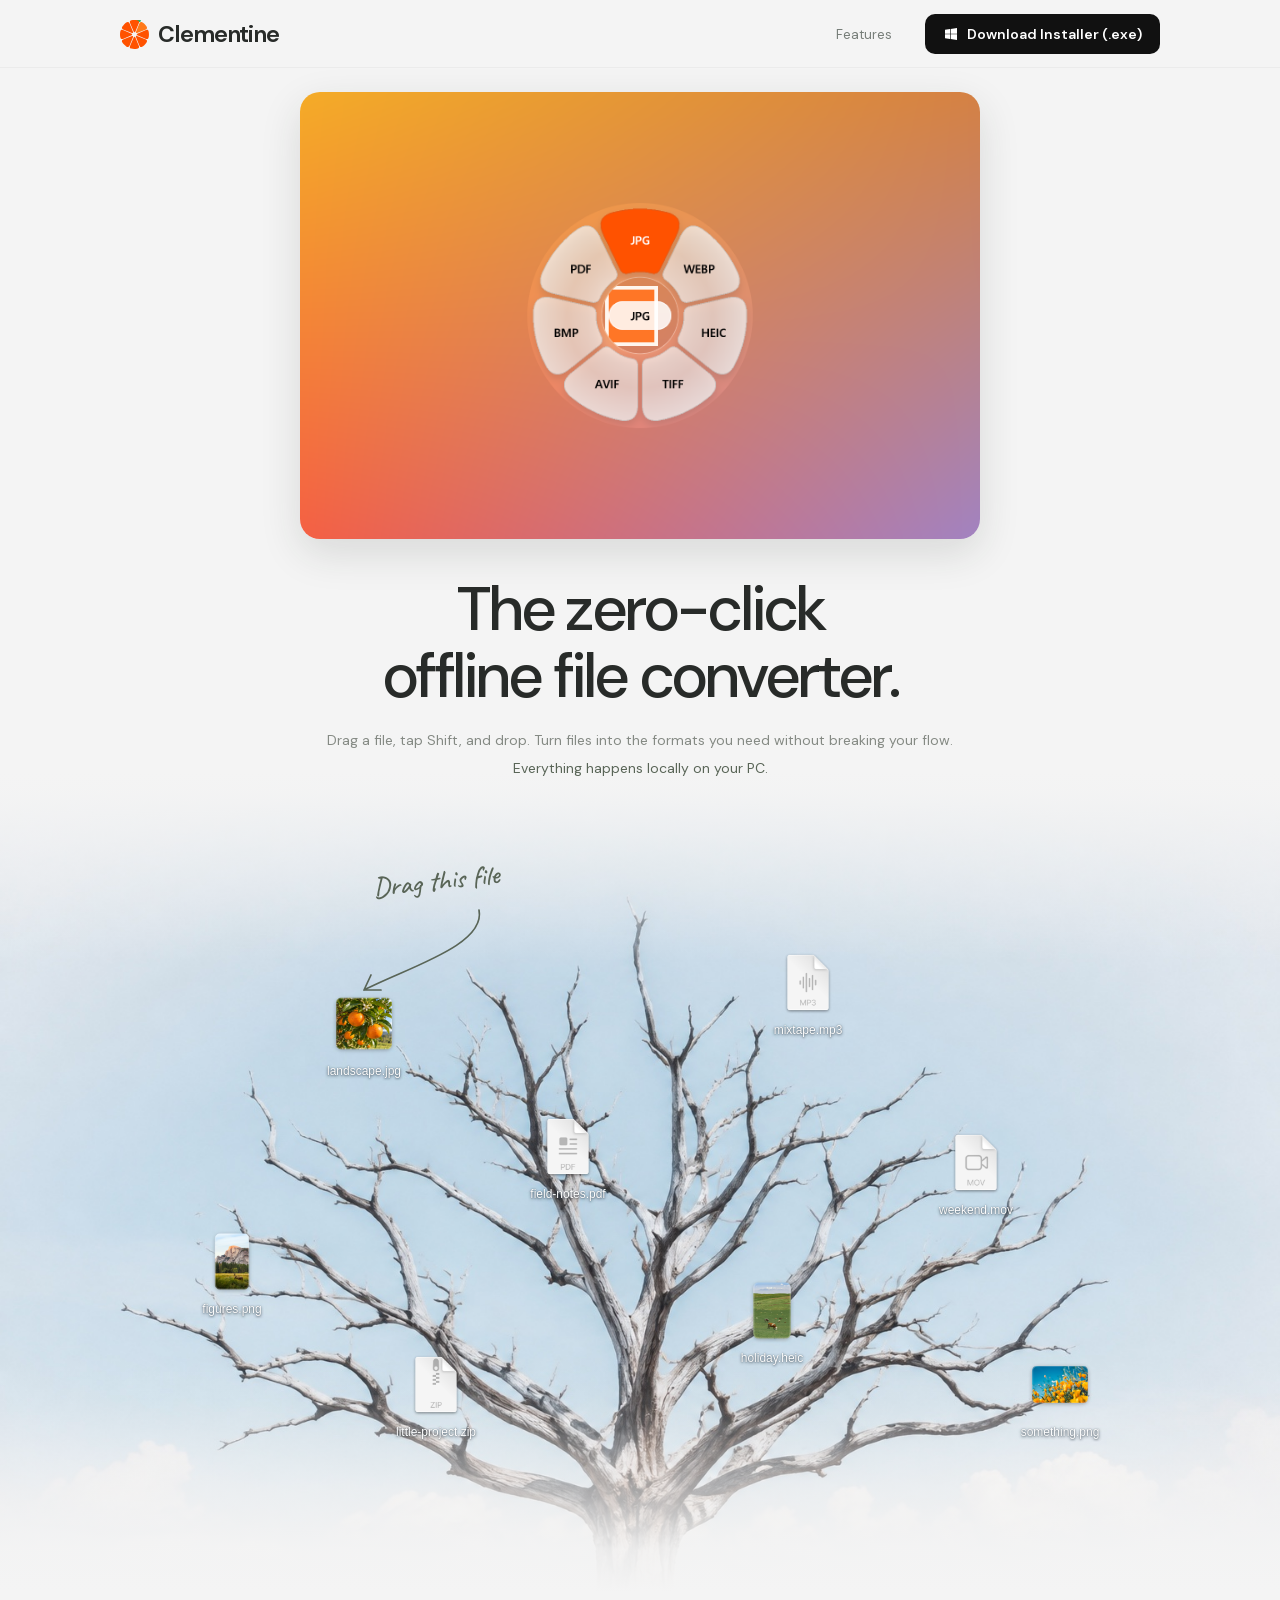
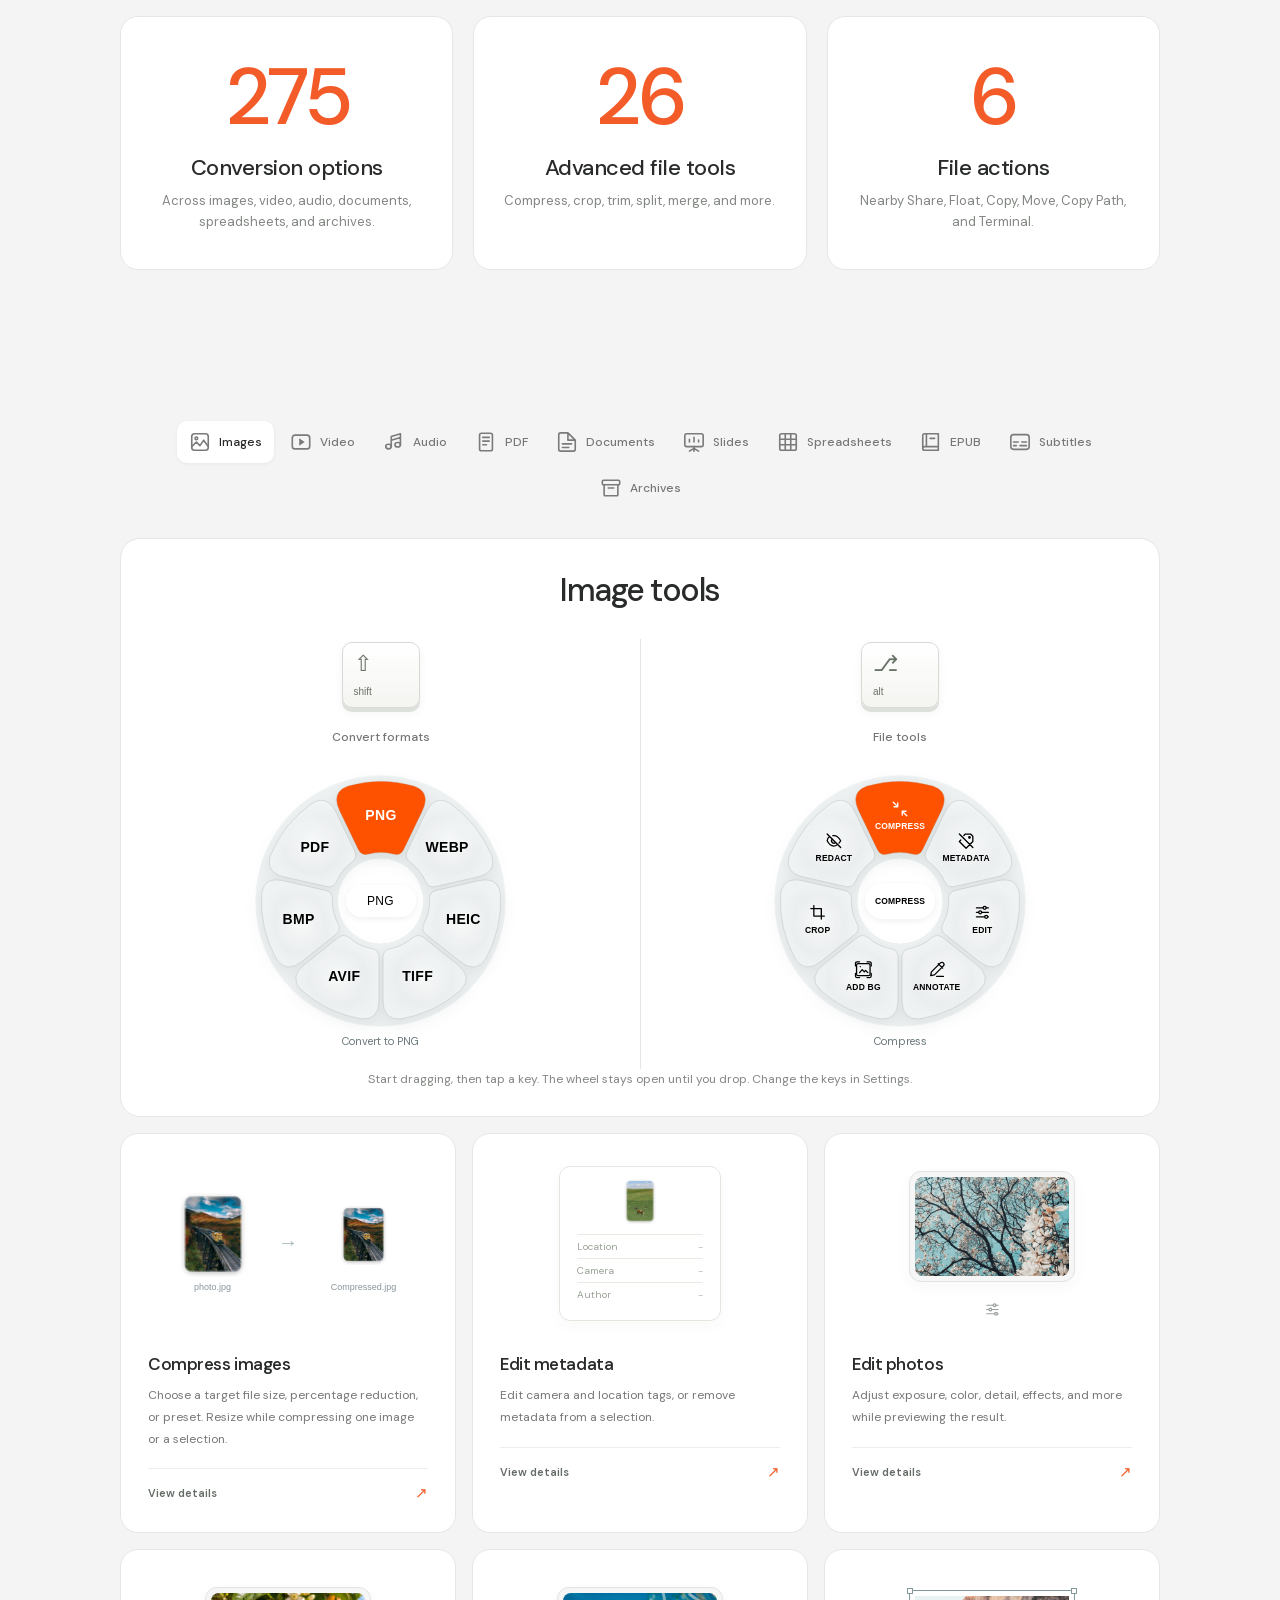
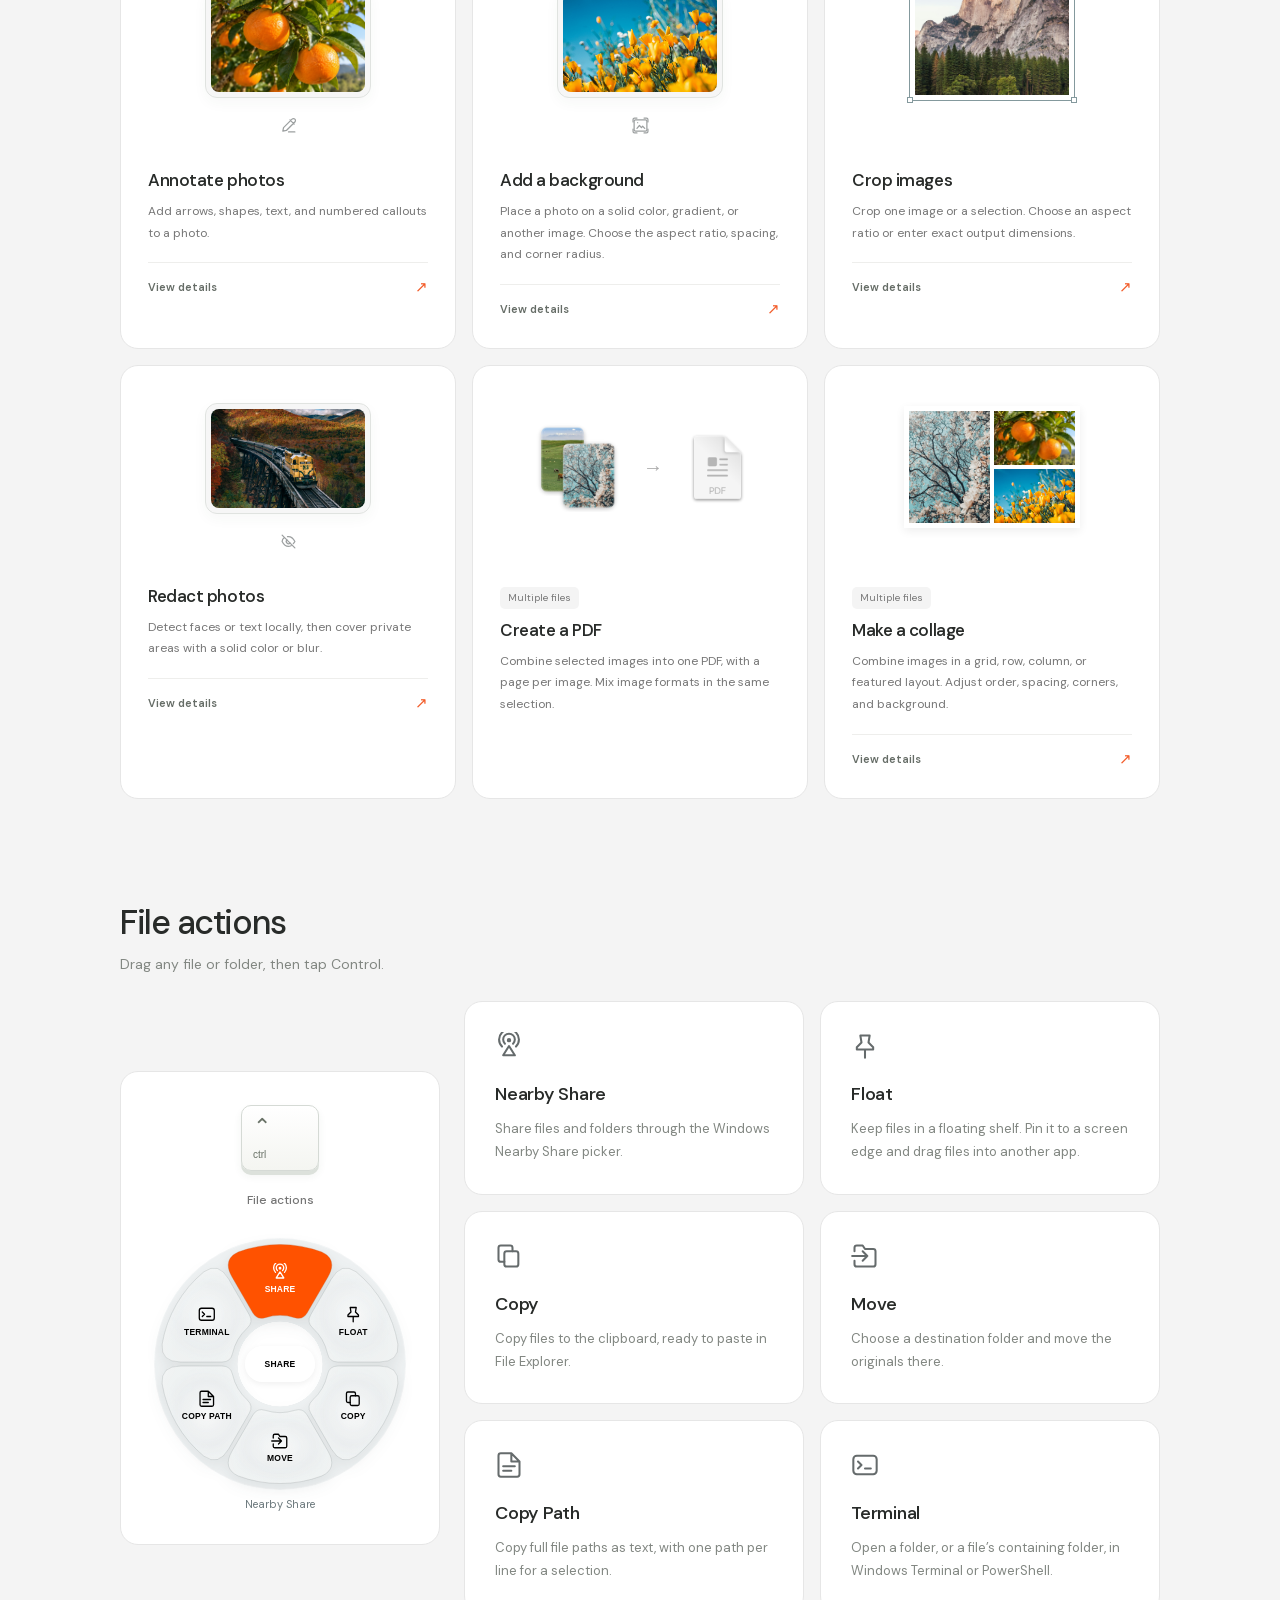
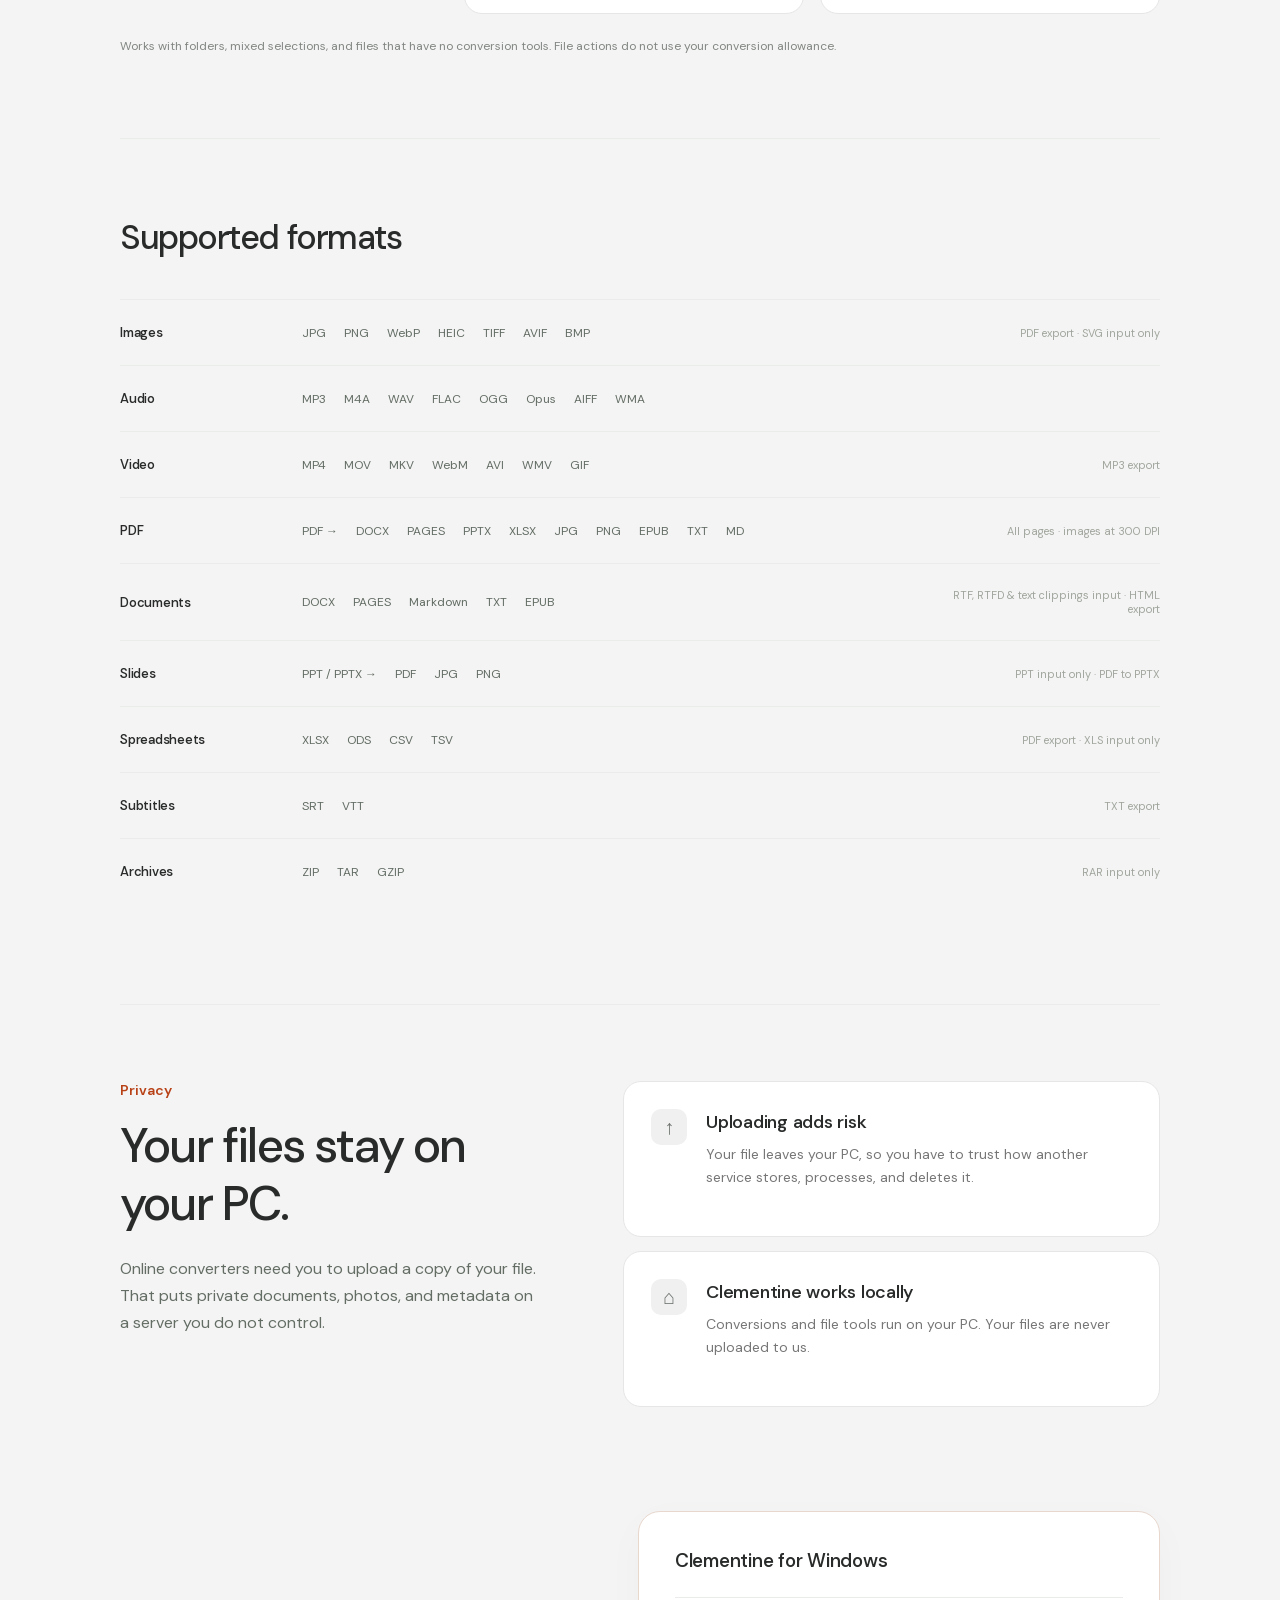
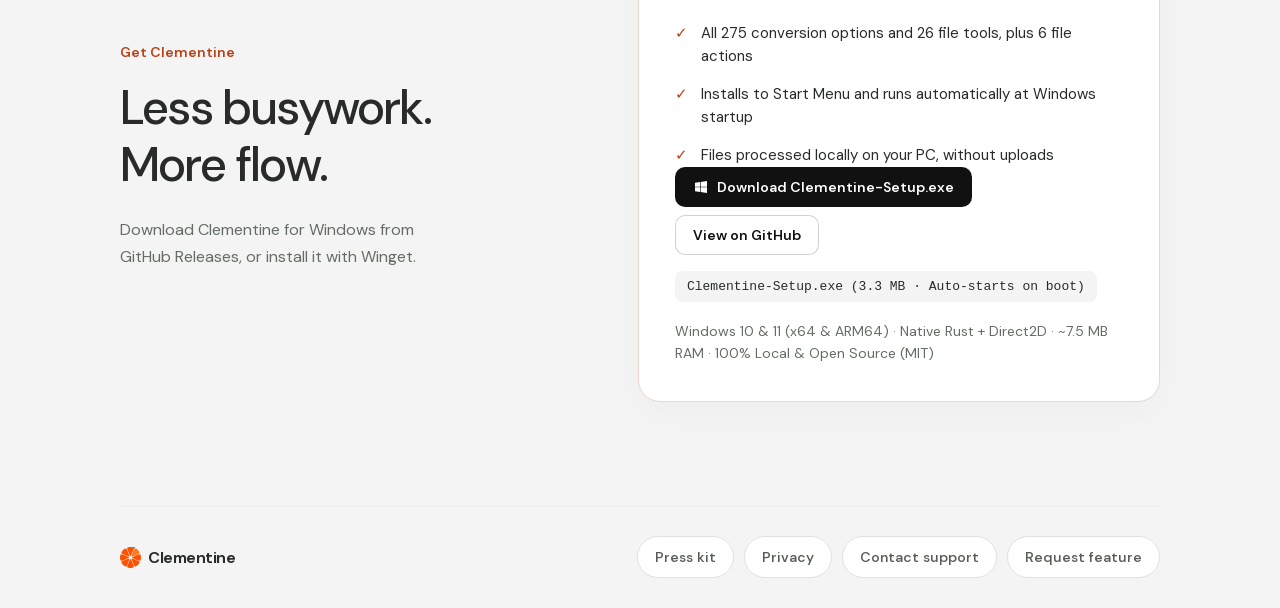
==== commit b673cc1e: "feat: add Figma brand assets, Windows Setup installer, CUA live captures, and GitHub Pages workflow" ====
--- a/web/index.html
+++ b/web/index.html
@@ -7,6 +7,10 @@
     <meta name="description" content="Clementine is a Windows app for converting files: drag a file, then tap Shift to convert, Alt for file tools, or Control for file actions. Everything runs locally." />
     <title>Clementine | The zero-click offline file converter for Windows</title>
     <link rel="icon" type="image/svg+xml" href="favicon.svg" />
+    <link rel="shortcut icon" href="favicon.ico" />
+    <meta property="og:title" content="Clementine for Windows" />
+    <meta property="og:description" content="The zero-click offline file converter for Windows. Drag a file, tap Shift, Alt, or Ctrl, and drop." />
+    <meta property="og:image" content="images/og-banner.png" />
     <link rel="preload" as="image" href="images/tree-sky.jpg" />
     <link rel="stylesheet" href="assets/style.css" />
     <script defer src="assets/home.js"></script>
@@ -16,15 +20,15 @@
       <a class="wordmark" href="index.html" aria-label="Clementine home"><span class="brand-mark" aria-hidden="true"></span>Clementine</a>
       <nav aria-label="Main navigation">
         <a class="quiet-link" href="#details">Features</a>
-        <a href="https://github.com/TejasLamba2006/clementine/releases" class="win-download-btn" aria-label="Download Clementine for Windows"><svg viewBox="0 0 24 24" aria-hidden="true"><path d="M3 5.5 10.5 4.5v7H3zM11.5 4.4 21 3v8.5h-9.5zM3 12.5h7.5v7L3 18.5zM11.5 12.5H21V21l-9.5-1.4z"/></svg>Download for Windows</a>
+        <a href="https://github.com/TejasLamba2006/clementine/releases/latest/download/Clementine-Setup.exe" class="win-download-btn" aria-label="Download Clementine Installer for Windows"><svg viewBox="0 0 24 24" aria-hidden="true"><path d="M3 5.5 10.5 4.5v7H3zM11.5 4.4 21 3v8.5h-9.5zM3 12.5h7.5v7L3 18.5zM11.5 12.5H21V21l-9.5-1.4z"/></svg>Download Installer (.exe)</a>
       </nav>
     </header>
 
     <main>
       <section class="app-demo content-width" aria-label="Clementine video demo">
-        <video autoplay muted loop playsinline disablepictureinpicture disableremoteplayback preload="auto" aria-label="Watch Clementine in action">
-          <source src="videos/tangerine-landing-demo.mp4" type="video/mp4" />
-          <a href="videos/tangerine-landing-demo.mp4">Download the Clementine demo video</a>
+        <video autoplay muted loop playsinline disablepictureinpicture disableremoteplayback preload="auto" poster="images/live-convert.png" aria-label="Watch Clementine in action">
+          <source src="videos/clementine-live-demo.mp4" type="video/mp4" />
+          <a href="videos/clementine-live-demo.mp4">Download the Clementine demo video</a>
         </video>
       </section>
 
@@ -171,11 +175,11 @@
           <h3>Clementine for Windows</h3>
           <ul class="download-includes">
             <li>All 275 conversion options and 26 file tools, plus 6 file actions</li>
-            <li>Convert, compress, crop, trim, split, and merge</li>
+            <li>Installs to Start Menu and runs automatically at Windows startup</li>
             <li>Files processed locally on your PC, without uploads</li>
           </ul>
-          <a href="https://github.com/TejasLamba2006/clementine/releases" class="win-download-btn" aria-label="Download Clementine for Windows"><svg viewBox="0 0 24 24" aria-hidden="true"><path d="M3 5.5 10.5 4.5v7H3zM11.5 4.4 21 3v8.5h-9.5zM3 12.5h7.5v7L3 18.5zM11.5 12.5H21V21l-9.5-1.4z"/></svg>Download for Windows</a><a href="https://github.com/TejasLamba2006/clementine" class="win-download-btn secondary">View on GitHub</a><br /><code class="winget-cmd">winget install Clementine</code>
-          <p class="download-compatibility">Windows 10 &amp; 11 (x64 &amp; ARM64) · Native Rust + Direct2D · &lt; 6 MB RAM · 100% Local &amp; Open Source (MIT)</p>
+          <a href="https://github.com/TejasLamba2006/clementine/releases/latest/download/Clementine-Setup.exe" class="win-download-btn" aria-label="Download Clementine Installer for Windows"><svg viewBox="0 0 24 24" aria-hidden="true"><path d="M3 5.5 10.5 4.5v7H3zM11.5 4.4 21 3v8.5h-9.5zM3 12.5h7.5v7L3 18.5zM11.5 12.5H21V21l-9.5-1.4z"/></svg>Download Clementine-Setup.exe</a><a href="https://github.com/TejasLamba2006/clementine" class="win-download-btn secondary">View on GitHub</a><br /><code class="winget-cmd">Clementine-Setup.exe (3.3 MB · Auto-starts on boot)</code>
+          <p class="download-compatibility">Windows 10 &amp; 11 (x64 &amp; ARM64) · Native Rust + Direct2D · ~7.5 MB RAM · 100% Local &amp; Open Source (MIT)</p>
         </div>
       </section>
     </main>
--- a/web/assets/style.css
+++ b/web/assets/style.css
@@ -1,4 +1,4 @@
-@font-face{font-family:DM Sans;font-style:normal;font-weight:400 700;font-display:swap;src:url(../fonts/dm-sans-latin.woff2) format("woff2")}@font-face{font-family:Caveat;font-style:normal;font-weight:400 700;font-display:swap;src:url(../fonts/caveat.ttf) format("truetype")}:root{font-family:DM Sans,-apple-system,BlinkMacSystemFont,sans-serif;color:#282b29;background:var(--page-bg);font-synthesis:none;-webkit-font-smoothing:antialiased;--page-bg: #f4f4f4;--content-bg: #fff;--orange: #f35b28;--muted: #828782;--line: #e9ece8}*{box-sizing:border-box}html{scroll-behavior:smooth;scroll-padding-top:88px}body{margin:0}button,a{-webkit-tap-highlight-color:transparent}button{font:inherit;color:inherit}a{color:inherit;text-decoration:none}button,a,[role=menuitem]{outline-offset:6px}button:focus-visible,a:focus-visible,[role=menuitem]:focus-visible{outline:2px solid var(--orange)}button{cursor:pointer}[hidden]{display:none!important}p,h1,h2,h3{margin:0}.content-width,.site-header{width:min(1040px,calc(100% - 96px));margin-inline:auto}.site-header{height:68px;display:flex;align-items:center;justify-content:space-between;position:sticky;top:0;z-index:50}.site-header:before{content:"";position:absolute;inset:0 calc((100vw - 100%)/-2);z-index:-1;background:#f4f4f4ed;backdrop-filter:blur(16px);-webkit-backdrop-filter:blur(16px);border-bottom:1px solid #282b290a;pointer-events:none}.wordmark{display:inline-flex;gap:9px;align-items:center;font-size:23px;font-weight:650;letter-spacing:-1.1px}.brand-mark{display:inline-block;width:29px;height:29px;background:url(../favicon.svg) center / contain no-repeat;flex-shrink:0}.site-header nav{display:flex;gap:33px;align-items:center;font-size:13px}.quiet-link{color:#767d78;transition:color .2s}.quiet-link:hover{color:#282b29}.hero{overflow:hidden}.app-demo{padding-block:24px 12px}.app-demo video{display:block;width:50%;height:auto;margin-inline:auto;background:transparent;filter:brightness(1.008);mix-blend-mode:multiply;pointer-events:none}.tool-stats{display:grid;grid-template-columns:repeat(3,minmax(0,1fr));gap:20px;padding-block:24px 64px}.tool-stat{background:var(--content-bg);border:1px solid #e6e6e6;border-radius:18px;padding:36px 24px;text-align:center}.tool-stat strong{display:block;color:var(--orange);font-size:clamp(56px,7vw,80px);font-weight:500;letter-spacing:-4px;line-height:1.1;margin-bottom:14px}.tool-stat h2{font-size:clamp(17px,2vw,22px);font-weight:500;letter-spacing:-.5px}.tool-stat p{max-width:290px;margin:10px auto 0;color:var(--muted);font-size:13px;line-height:1.6}@media(max-width:600px){.tool-stats{grid-template-columns:1fr;gap:12px;padding-block:16px 40px}.tool-stat{padding:28px 20px}}.hero-copy{text-align:center;position:relative;z-index:2;padding:24px 20px 0}h1{font-size:clamp(44px,4.9vw,67px);line-height:1.07;font-weight:500;letter-spacing:-3.8px}.hero-description{margin-top:21px;font-size:14px;color:#858a84}.hero-local{margin-top:10px;font-size:14px;color:#596557}.scene{height:820px;position:relative;isolation:isolate;margin-top:-5px}.landscape{position:absolute;inset:0;z-index:-2;overflow:hidden;background:#e2ecf0}.landscape img{position:absolute;width:min(100%,1536px);height:100%;min-width:980px;object-fit:cover;object-position:center top;left:50%;top:0;transform:translate(-50%);-webkit-user-select:none;user-select:none;pointer-events:none}.scene-top-fade,.scene-bottom-fade{position:absolute;left:0;right:0;pointer-events:none;z-index:-1}.scene-top-fade{top:0;height:190px;background:linear-gradient(var(--page-bg) 0%,rgb(244 244 244 / .95) 11%,rgb(244 244 244 / .62) 40%,transparent)}.scene-bottom-fade{bottom:0;height:240px;background:linear-gradient(to bottom,rgb(244 244 244 / 0),rgb(244 244 244 / .08) 20%,rgb(244 244 244 / .64) 58%,rgb(244 244 244 / .94) 82%,var(--page-bg))}.hint-wrap{position:absolute;inset-block:0;width:min(1200px,100%);left:50%;transform:translate(-50%);z-index:3;pointer-events:none}.gesture-hint{position:absolute;width:180px;color:#596557;font-family:Caveat,Noteworthy,cursive;font-size:28px;font-weight:500;line-height:1.1;text-align:center}#hint-text{display:block;transform:rotate(-6deg)}.hint-arrow{position:absolute;left:0;top:34px;overflow:visible;fill:none;stroke:currentColor;stroke-width:1.7;stroke-linecap:round;stroke-linejoin:round}kbd{font-family:inherit;font-size:11px;font-weight:500;padding:2px 5px;margin:0 2px;background:#f7f8f4;border:1px solid #dadfd6;border-radius:4px;box-shadow:0 1px #dadfd6;color:#50594f;white-space:nowrap}.files{position:absolute;width:min(1200px,100%);height:100%;left:50%;top:0;transform:translate(-50%);z-index:2}.file{width:116px;padding:4px 0;border:0;border-radius:5px;background:none;display:flex;flex-direction:column;align-items:center;position:absolute;left:var(--x);top:var(--y);transform:translate(-50%,-50%);-webkit-user-select:none;user-select:none;touch-action:none;cursor:default;-webkit-user-drag:none;-webkit-touch-callout:none}.file-art{width:72px;height:72px;position:relative;display:flex;justify-content:center;align-items:center;border-radius:5px}.file-icon{width:64px;height:64px;object-fit:contain;pointer-events:none}.file-name{font-family:-apple-system,BlinkMacSystemFont,sans-serif;font-size:12px;font-weight:500;line-height:17px;color:#fff;padding:1px 4px;margin-top:2px;border-radius:3px;text-shadow:0 1px 3px #24323dcc,0 0 1px #24323d80;max-width:116px;overflow:hidden;text-overflow:ellipsis;white-space:nowrap}.file.is-selected .file-art{background:#263a5026}.file.is-selected .file-name,.drag-ghost .file-name{color:#fff;background:#0063d9;text-shadow:none}.file:focus-visible{outline:none}.file.is-source{opacity:.4}.file.is-processing{pointer-events:none}.file.is-processing .file-art{opacity:.48}.file.is-processing .file-art:after{content:"";width:16px;height:16px;border:2px solid #b6bfb3;border-top-color:var(--orange);border-radius:50%;position:absolute;animation:spin .7s linear infinite}.radial-menu{position:fixed;z-index:30;width:272px;height:272px;transform:translate(-50%,-50%);pointer-events:none;animation:bloom .2s cubic-bezier(.18,.82,.24,1)}.fan-glass{position:absolute;inset:10.08px;border-radius:50%;background:#c0c9cd40;backdrop-filter:blur(16px) saturate(1.45);-webkit-backdrop-filter:blur(16px) saturate(1.45);-webkit-mask:radial-gradient(circle,transparent 0 42.24px,#000 42.6px);mask:radial-gradient(circle,transparent 0 42.24px,#000 42.6px);box-shadow:inset 0 0 0 1px #fff5}.radial-menu svg{position:relative;overflow:visible;filter:drop-shadow(0 5px 8px #26343825)}.petal{fill:url(#glass-fill);stroke:#5d666638;stroke-width:.75;transition:fill .12s}.fan-target.is-highlighted .petal{fill:#ff5200;stroke:#c2653470}.wheel-label{fill:#000;font:600 14px ui-rounded,SF Pro Rounded,-apple-system,BlinkMacSystemFont,sans-serif;letter-spacing:.35px;pointer-events:none}.fan-target.is-highlighted .wheel-label,.preview-target.is-highlighted .wheel-label{fill:#fff}.wheel-tool-label{font-size:8.5px;letter-spacing:.2px}.wheel-tool-icon{pointer-events:none;filter:brightness(0)}.fan-target.is-highlighted .wheel-tool-icon,.preview-target.is-highlighted .wheel-tool-icon{filter:brightness(0) invert(1)}.fan-target{cursor:pointer}.radial-menu.keyboard-mode .fan-target{pointer-events:auto}.fan-center-label{position:absolute;z-index:2;left:50%;top:50%;transform:translate(-50%,-50%);display:grid;place-items:center;width:70px;min-height:32px;border-radius:24px;background:#ffffffb8;backdrop-filter:blur(12px) saturate(1.3);-webkit-backdrop-filter:blur(12px) saturate(1.3);border:1px solid #ffffffb3;padding:4px 6px;color:#000;font:500 12px/1.2 ui-rounded,SF Pro Rounded,-apple-system,BlinkMacSystemFont,sans-serif;letter-spacing:.35px;text-align:center;box-shadow:0 2px 6px #00000010,inset 0 1px #ffffffb3;pointer-events:none}.fan-center-label.is-tool{min-height:36px;font-size:8.5px;font-weight:600;letter-spacing:.2px;overflow-wrap:anywhere}.drag-ghost{position:fixed;left:0;top:0;padding:4px 0;display:flex;flex-direction:column;align-items:center;z-index:40;pointer-events:none;opacity:.8}body.is-dragging,body.is-dragging *{cursor:default!important}body.is-dragging{-webkit-user-select:none;user-select:none}.details{padding-top:82px;padding-bottom:104px}h2{font-size:34px;font-weight:500;line-height:1.2;letter-spacing:-1.45px}h3{font-size:15px;font-weight:550;letter-spacing:-.25px}.bento-grid{display:grid;grid-template-columns:repeat(6,minmax(0,1fr));gap:16px}.bento-tabs{display:flex;flex-wrap:wrap;justify-content:center;width:fit-content;max-width:100%;gap:4px;padding:5px;margin:0 auto 24px;border-radius:14px;background:#f4f4f4}.bento-tabs button{display:flex;align-items:center;justify-content:center;gap:8px;border:0;border-radius:10px;padding:10px 12px;background:transparent;color:#777;font-size:12px;font-weight:500}.bento-tabs img{width:22px;height:22px;flex-shrink:0;object-fit:contain;pointer-events:none}.bento-tabs button[aria-selected=true]{background:#fff;color:#292929;box-shadow:0 1px 4px #0000000d}#bento-panel:focus-visible{outline:2px solid var(--orange);outline-offset:7px;border-radius:20px}.bento-cards{display:contents}.bento-grid[data-file-type=zip] .bento-card{grid-column:span 3}.bento-shortcut{grid-column:1 / -1;padding:32px 0 27px;border:1px solid #e6e6e6;border-radius:20px;overflow:hidden;background:var(--content-bg)}.bento-shortcut>h2{text-align:center;font-size:32px;margin-bottom:30px}.wheel-pair{display:grid;grid-template-columns:repeat(2,minmax(0,1fr))}.wheel-pair:where([data-wheel-count="1"]){grid-template-columns:1fr}.wheel-preview{min-width:0;text-align:center}.wheel-preview+.wheel-preview{border-left:1px solid #e5e5e5}.wheel-keys{display:flex;align-items:center;justify-content:center;gap:13px;height:72px;margin-bottom:18px}.wheel-preview>h3{font-size:12px;font-weight:500;letter-spacing:0;color:#757575}.demo-key{width:78px;height:66px;border:1px solid #d5dad5;border-radius:10px;padding:10px 11px;display:flex;flex-direction:column;align-items:flex-start;justify-content:space-between;font-family:-apple-system,BlinkMacSystemFont,sans-serif;font-size:10px;background:linear-gradient(#fff,#f4f5f1);color:#697267;box-shadow:0 4px #dce1db,0 5px 8px #334d3210,inset 0 1px #fff}.demo-key>span{font-size:22px;line-height:22px}.drag-shift-prompt{position:fixed;width:220px;z-index:45;display:flex;flex-direction:column;align-items:center;gap:14px;transform:translate(-50%);pointer-events:none;transition:opacity .18s}.drag-shift-prompt p{font-size:12px;font-weight:500;line-height:1.4;color:#52604f;text-shadow:0 1px 4px #fff}.drag-shift-prompt .demo-key{animation:press-shift 1.8s ease-in-out infinite}.drag-shift-prompt.is-pressed{opacity:0;transition-delay:.18s}.drag-shift-prompt.is-pressed .demo-key{animation:none;transform:translateY(4px);color:#d55223;background:#fff0e4;box-shadow:0 1px #d9c1af,inset 0 1px 4px #c5641810}.demo-key.is-held{color:#d55223;background:#fff0e4;border-color:#efc8ac;box-shadow:0 1px #e4ba9b,inset 0 1px 4px #c5641810;transform:translateY(4px)}.key-plus{color:#9aa099;font-size:12px}.wheel-stage{position:relative;min-width:0;height:324px}.preview-fan{position:absolute;z-index:2;left:50%;top:20px;width:272px;height:272px;transform:translate(-50%)}.preview-fan>svg{position:relative;overflow:visible;filter:drop-shadow(0 5px 8px #26343820)}.preview-petal{fill:var(--preview-glass);stroke:#5d666638;stroke-width:.75}.preview-target{cursor:pointer;outline:none}.preview-target:focus-visible .preview-petal{stroke:#52656c;stroke-width:2}.preview-target.is-highlighted .preview-petal{fill:#ff5200;stroke:#c2653470}.demo-result{position:absolute;top:289px;width:100%;text-align:center;color:#6c797d;font-size:11px}.bento-card{grid-column:span 2;display:flex;flex-direction:column;overflow:hidden;border-radius:18px;border:1px solid #e6e6e6;background:var(--content-bg)}.bento-card-link{cursor:pointer}.bento-card-link:hover{border-color:#cfd2cf}.bento-card-link:focus-visible{outline-offset:3px}.bento-illustration{position:relative}.bento-art{height:203px;position:relative;display:flex;align-items:center;justify-content:center;flex-shrink:0;-webkit-user-select:none;user-select:none}.bento-art img{object-fit:contain;pointer-events:none}.bento-copy{padding:16px 27px 29px}.bento-copy h3{font-size:17px;font-weight:550;letter-spacing:-.45px}.bento-copy p{color:#777;font-size:12px;line-height:1.8;margin-top:10px}.card-detail-cue{display:flex;align-items:center;justify-content:space-between;margin-top:18px;padding-top:14px;border-top:1px solid #eeeeec;color:#666d67;font-size:11px;font-weight:600}.card-detail-cue b{color:var(--orange);font-size:15px;font-weight:500}.selection-label{display:inline-block;padding:4px 8px;margin-bottom:10px;border-radius:5px;background:#f4f4f4;color:#777;font-size:10px;line-height:1.4}.join-art{gap:12px}.join-clips{display:flex;gap:5px}.join-clips>div,.archive-formats>div{display:flex;flex-direction:column;align-items:center;gap:8px;color:#888;font-size:10px}.join-clips img{width:45px;height:65px}.join-art>img{width:60px;height:80px}.join-art>span{color:#aaa;font-size:20px}.split-art{flex-direction:column;gap:17px}.split-strip{display:flex;gap:9px}.split-strip>div{position:relative;width:61px;height:43px}.split-strip img{width:100%;height:100%;object-fit:cover;border-radius:3px}.split-strip span{position:absolute;bottom:3px;left:4px;color:#fff;text-shadow:0 1px 3px #000;font-size:9px}.split-output{display:flex;align-items:center;gap:7px;color:#888;font-size:10px}.split-output img{width:40px;height:40px}.archive-formats{gap:12px}.archive-formats img{width:51px;height:68px}.compression-art{gap:13px;padding-top:12px}.compression-source,.compression-output{display:flex;flex-direction:column;align-items:center;width:105px}.compression-source img{width:86px;height:86px}.compression-output img{width:61px;height:86px}.compression-source span,.compression-output span{font:9px -apple-system,sans-serif;color:#8a959b;margin-top:5px}.compression-arrow,.archive-arrow{font-size:20px;color:#a9b6b9}.pdf-art{gap:2px;padding-top:13px}.pdf-page{position:relative}.pdf-page img{display:block;width:73px;height:91px}.pdf-page>span{display:block;text-align:center;font:9px -apple-system,sans-serif;color:#a99b90;margin-top:4px}.pdf-page-one{margin-top:22px}.pdf-page-three{margin-top:-22px}.metadata-sheet{width:162px;margin-top:16px;padding:11px 17px 14px;border:1px solid #e2e8e0;border-radius:11px;background:#fff9;box-shadow:0 5px 14px #344b2b08}.metadata-sheet>img{width:67px;height:46px;display:block;margin:0 auto 10px}.metadata-sheet>span{display:flex;align-items:center;justify-content:space-between;font-size:10px;line-height:23px;color:#9aa397;border-top:1px solid #e6ece2}.metadata-sheet i{font-style:normal;color:#b4bfb1}.resize-art{padding-bottom:12px}.resize-frame{width:166px;height:111px;border:1px solid #84999d;position:relative;padding:5px}.resize-frame>img{width:100%;height:100%;object-fit:cover}.resize-frame i{position:absolute;width:6px;height:6px;border:1px solid #84999d;background:#fff}.resize-frame i:nth-of-type(1){left:-3px;top:-3px}.resize-frame i:nth-of-type(2){right:-3px;top:-3px}.resize-frame i:nth-of-type(3){left:-3px;bottom:-3px}.resize-frame i:nth-of-type(4){right:-3px;bottom:-3px}.resize-size{position:absolute;top:165px;color:#98a095;font:9px -apple-system,sans-serif}.media-art{flex-direction:column;gap:19px;padding-top:18px}.photo-tool-preview{width:166px;height:111px;padding:5px;overflow:hidden;border:1px solid #e0e3e0;border-radius:12px;background:#f6f6f6;box-shadow:0 5px 14px #344b2b0a}.photo-tool-preview img{display:block;width:100%;height:100%;border-radius:8px;object-fit:cover}.waveform{height:87px;display:flex;gap:3px;align-items:center}.waveform>span{width:3px;border-radius:2px;background:#a6a6a6}.waveform>span:nth-child(-n+5),.waveform>span:nth-last-child(-n+5){opacity:.3}.audio-visualizer-art{gap:12px;padding-top:12px}.visualizer-canvas{display:flex;align-items:center;justify-content:center;width:220px;height:86px;padding:0 10px;border-radius:10px;background:#000;overflow:hidden}.visualizer-canvas .waveform{height:70px;gap:3px}.visualizer-canvas .waveform>span{width:3px;background:var(--orange);opacity:1}.media-tools{display:flex;gap:21px;align-items:center}.media-tools img{width:17px;height:17px;opacity:.45}.archive-art{gap:10px}.archive-file{width:70px;height:89px}.archive-contents{position:relative;width:102px;height:80px}.archive-contents img{position:absolute;width:52px;height:64px;top:8px}.archive-contents img:nth-child(1){left:0;top:0}.archive-contents img:nth-child(2){left:24px;top:12px}.archive-contents img:nth-child(3){left:48px;top:24px}.file-flow{gap:18px}.file-flow>img,.file-flow .flow-stack img{width:73px;height:91px}.file-flow>span,.text-art>span{color:#aaa;font-size:20px}.flow-stack{position:relative;width:99px;height:107px}.flow-stack img{position:absolute;top:0;left:0}.flow-stack img+img{top:16px;left:26px}.collage-art{width:176px;height:122px;display:grid;grid-template-columns:1fr 1fr;grid-template-rows:1fr 1fr;gap:4px;padding:5px;background:#fff;box-shadow:0 3px 9px #00000012}.collage-art img{width:100%;height:100%;min-height:0;object-fit:cover}.collage-art img:first-child{grid-row:1 / -1;object-position:30% center}.collage-art img:last-child{object-position:80% 90%}.timeline-art{flex-direction:column;gap:14px;padding-top:20px}.timeline-art>img{width:58px;height:58px}.timeline-track{display:flex;align-items:center;width:194px;height:52px;gap:2px;padding:4px 7px;position:relative;border:1px solid #a0a0a0;border-radius:5px;overflow:hidden}.timeline-track>img{min-width:0;width:20%;height:100%;object-fit:cover}.timeline-track>i{position:absolute;z-index:1;left:0;inset-block:0;width:5px;background:#a0a0a0}.timeline-track>i:last-child{left:auto;right:0}.timeline-track .waveform{transform:scaleY(.45);gap:2px}.speed-art{flex-direction:column;gap:15px;padding-top:17px}.speed-art>img{width:76px;height:83px}.speed-art>div{display:flex;align-items:center;gap:17px;font-size:12px;color:#999}.speed-art strong{font-weight:500;padding:6px 11px;border-radius:6px;background:#fff;color:#555}.media-art .media-file{width:78px;height:89px}.snapshot-art{display:flex;align-items:center;width:222px}.snapshot-art img{width:84px;height:72px;padding:4px 4px 12px;background:#fff;object-fit:cover;box-shadow:0 3px 9px #00000012}.snapshot-art img+img{margin-left:-15px}.snapshot-art img:nth-child(2){transform:translateY(-15px)}.channels-art{flex-direction:column;gap:9px}.channels-art>div{display:flex;align-items:center;gap:12px;color:#888;font-size:11px;height:42px}.channels-art .waveform{transform:scaleY(.42)}.text-art{gap:18px}.text-art>img{width:72px;height:92px}.text-sheet{width:70px;height:87px;padding:12px 10px;background:#fff;border:1px solid #ddd;box-shadow:0 2px 4px #00000008}.text-sheet span{display:block;color:#888;font-size:10px;margin-bottom:9px}.text-sheet i{display:block;height:2px;background:#ccc;margin-top:6px}.text-sheet i:last-child{width:65%}.bento-footnote{text-align:center;color:#929b8f;font-size:11px;margin-top:27px}.formats{border-top:1px solid var(--line);padding-top:79px;padding-bottom:100px}.formats-heading{display:flex;align-items:flex-end;justify-content:space-between;margin-bottom:41px}.format-row{display:grid;grid-template-columns:160px 1fr 210px;align-items:center;border-top:1px solid var(--line);padding:24px 0;gap:22px}.format-row h3{font-size:13px}.format-row p{display:flex;flex-wrap:wrap;gap:8px 18px;font-size:12px;color:#636d64;word-spacing:14px}.format-row p span{word-spacing:normal}.format-note{text-align:right;font-size:11px;color:#a0a69d}.format-footnote{margin-top:3px;font-size:10px;color:#a0a69d}.privacy{display:grid;grid-template-columns:.9fr 1.1fr;gap:64px;padding-block:76px;border-top:1px solid var(--line)}.privacy-eyebrow{color:#b84116;font-size:14px;font-weight:600;margin-bottom:18px}.privacy-copy h2{max-width:390px;font-size:clamp(36px,4vw,48px);letter-spacing:-1.8px}.privacy-copy>p:last-child{max-width:420px;margin-top:22px;color:#636d64;font-size:16px;line-height:1.7}.privacy-points{display:grid;gap:14px}.privacy-points article{position:relative;min-height:156px;padding:28px 28px 28px 82px;border:1px solid #e6e6e6;border-radius:18px;background:var(--content-bg)}.privacy-points article>span{position:absolute;left:27px;top:27px;display:grid;place-items:center;width:36px;height:36px;border-radius:10px;background:#f0f0f0;color:#6d726e;font:500 20px/1 -apple-system,BlinkMacSystemFont,sans-serif}.privacy-points h3{font-size:18px}.privacy-points p{margin-top:9px;color:#777;font-size:14px;line-height:1.65}.closing{text-align:center;background:var(--page-bg);padding:36px 24px 104px}.closing-mark{width:39px;height:39px;margin-bottom:24px}.closing h2{font-size:35px}.download-section{display:grid;grid-template-columns:1fr 1.15fr;gap:64px;align-items:center;padding-block:28px 104px}.download-eyebrow{color:#b84116;font-size:14px;font-weight:600;margin-bottom:18px}.download-intro h2{font-size:clamp(36px,4vw,48px);letter-spacing:-1.8px}.download-intro>p:last-child{max-width:340px;margin-top:22px;font-size:16px;line-height:1.7;color:#636d64}.download-card{padding:36px;border:1px solid #e8d7cd;border-radius:22px;background:var(--content-bg);box-shadow:0 12px 40px #282b2907}.download-card h3{font-size:19px}.download-includes{list-style:none;padding:24px 0 0;margin:24px 0 0;border-top:1px solid var(--line);display:grid;gap:16px}.download-includes li{position:relative;padding-left:26px;font-size:15px;line-height:1.5}.download-includes li:before{content:"✓";position:absolute;left:0;color:#b84116}.app-store-badge{display:inline-flex;width:179px;height:46px;flex-shrink:0}.app-store-badge img{display:block;width:100%;height:auto}.download-card .app-store-badge{margin-top:32px}.download-compatibility{margin-top:18px;font-size:14px;line-height:1.6;color:#636d64}@media(max-width:700px){.privacy{grid-template-columns:1fr;gap:28px;padding-block:54px}.privacy-points article{min-height:0;padding:24px 22px 24px 72px}.privacy-points article>span{left:21px;top:23px}.download-section{grid-template-columns:1fr;gap:28px;padding-bottom:64px}.download-card{padding:26px}}.system-requirements{display:block;margin-top:15px;color:#a2a599;font-size:10px}.site-footer{border-top:1px solid var(--line);min-height:102px;display:flex;align-items:center;justify-content:space-between}.site-footer .wordmark{font-size:16px;letter-spacing:-.5px;gap:7px}.site-footer .brand-mark{width:21px;height:21px}.footer-actions{display:flex;align-items:center;gap:10px}.support-link{display:inline-flex;align-items:center;min-height:42px;padding:10px 17px;border:1px solid #dfe2df;border-radius:999px;background:var(--content-bg);color:#565d57;font-size:14px;font-weight:550;transition:border-color .2s,color .2s,background .2s}.support-link:hover{border-color:#c8ccc8;background:#fafafa;color:#282b29}.tool-details-page main{padding-top:28px}.tools-index{display:grid;grid-template-columns:repeat(5,minmax(0,1fr));gap:1px;overflow:hidden;margin-bottom:28px;border:1px solid #e5e7e4;border-radius:18px;background:#e5e7e4}.tools-index-group{min-width:0;padding:22px;background:var(--content-bg)}.tools-index-group h2{margin-bottom:15px;color:#343834;font-size:13px;font-weight:650;letter-spacing:-.2px}.tools-index-group div{display:grid;gap:9px}.tools-index-group a{color:#777d78;font-size:11px;line-height:1.35}.tools-index-group a:hover{color:var(--orange)}.tool-detail-list{display:grid;gap:20px;padding-bottom:100px}.tool-detail-row{display:grid;grid-template-columns:minmax(0,1.15fr) minmax(280px,.85fr);min-height:580px;overflow:hidden;border:1px solid #dedfdd;border-radius:22px;background:#efefef}.tool-window-shot{display:flex;align-items:center;justify-content:center;min-width:0;min-height:520px;margin:0;padding:42px 34px;overflow:hidden;background:transparent}.tool-window-shot img{display:block;width:100%;max-width:520px;max-height:610px;border-radius:24px;object-fit:contain;filter:drop-shadow(0 15px 24px #2025221a)}.tool-detail-copy{align-self:center;padding:52px 50px}.tool-detail-copy>span{color:var(--orange);font-size:11px;font-weight:650;text-transform:uppercase;letter-spacing:.8px}.tool-detail-copy h2{margin-top:12px;font-size:36px}.tool-detail-copy>p{margin-top:18px;color:#6f756f;font-size:14px;line-height:1.7}.tool-detail-copy ul{display:grid;gap:13px;margin:28px 0 0;padding:25px 0 0;border-top:1px solid #e9ebe8;list-style:none}.tool-detail-copy li{position:relative;padding-left:22px;color:#464c47;font-size:13px;line-height:1.5}.tool-detail-copy li:before{content:"✓";position:absolute;left:0;color:var(--orange);font-weight:650}.tools-cta{display:flex;align-items:center;justify-content:space-between;gap:40px;margin-bottom:96px;padding:48px 52px;border-radius:22px;background:#282b29;color:#fff}.tools-cta h2{max-width:590px;font-size:33px}.tools-cta p{margin-top:12px;color:#bbc0bb;font-size:13px}.press-page{background:#f7f7f5}.press-page .site-header,.press-page .site-footer,.press-main{width:min(760px,calc(100% - 96px))}.press-nav-link{color:#666d67;font-size:13px}.press-nav-link:hover{color:#282b29}.press-main{padding:64px 0 96px}.press-intro{padding-bottom:54px}.press-intro>p:first-child{color:var(--orange);font-size:12px;font-weight:650}.press-intro h1{margin-top:10px;font-size:clamp(42px,6vw,58px)}.press-intro>p:last-of-type{max-width:660px;margin-top:20px;color:#626862;font-size:17px;line-height:1.65}.press-actions{display:flex;flex-wrap:wrap;gap:20px;margin-top:26px}.press-text-link,.press-facts a,.press-file-link{color:#bd441b;text-decoration:underline;text-underline-offset:4px}.press-text-link{font-size:13px}.press-section{padding:48px 0;border-top:1px solid #d9dcd8}.press-section>h2,.press-section-heading h2{font-size:28px}.press-facts{margin:26px 0 0;border-top:1px solid #d9dcd8}.press-facts div{display:flex;gap:24px;padding:13px 0;border-bottom:1px solid #d9dcd8}.press-facts dt{flex:0 0 150px;color:#7a807a;font-size:13px}.press-facts dd{min-width:0;margin:0;font-size:13px;font-weight:550}.press-copy p{margin-top:9px;color:#626862;font-size:15px;line-height:1.75}.press-copy .press-description-lead{margin-top:24px;color:#323633;font-size:17px;font-weight:650;line-height:1.6}.press-copy .press-description-body{margin-top:25px;padding-top:25px;border-top:1px solid #d9dcd8}.press-copy .press-description-continuation{margin-top:20px}.press-features{margin:24px 0 0;padding-left:20px}.press-features li{margin-top:10px;padding-left:4px;color:#4f554f;font-size:14px;line-height:1.55}.press-section-heading{margin-bottom:28px}.press-section-heading p{max-width:600px;margin-top:9px;color:#777d78;font-size:13px;line-height:1.6}.press-section-heading .press-text-link{display:inline-block;margin-top:13px}.press-assets{display:block}.press-asset{display:block;margin-bottom:40px}.press-asset img{display:block;width:100%;height:auto;border:1px solid #d9dcd8;border-radius:12px}.press-asset span{display:block;margin-top:10px;color:#686f69;font-size:12px}.press-icon-asset{width:220px}.press-video{display:block;width:100%;margin-top:26px;border:1px solid #d9dcd8;border-radius:12px;background:#fff}.press-file-link{display:inline-block;margin-top:12px;font-size:13px}.press-contact p{margin-top:9px;color:#777d78;font-size:14px}.press-contact .press-text-link{display:inline-block;margin-top:16px}.press-page .site-footer .support-link{min-height:0;padding:0;border:0;border-radius:0;background:none;font-size:13px}.press-page .site-footer .support-link:hover{background:none}.sr-only{position:absolute;width:1px;height:1px;padding:0;margin:-1px;overflow:hidden;clip:rect(0,0,0,0);white-space:nowrap;border:0}@keyframes bloom{0%{opacity:0;transform:translate(-50%,-50%) scale(.45)}to{opacity:1;transform:translate(-50%,-50%) scale(1)}}@keyframes spin{to{transform:rotate(360deg)}}@keyframes press-shift{0%,52%,to{transform:translateY(0);color:#697267;background:#fafbf7;box-shadow:0 4px #dce1db,0 5px 8px #334d3210,inset 0 1px #fff}20%,34%{transform:translateY(4px);color:#d55223;background:#fff0e4;box-shadow:0 1px #d9c1af,inset 0 1px 4px #c5641810}}@media(min-width:1537px){.landscape{background:linear-gradient(#e8eef2,#dfeaf0)}.landscape img{-webkit-mask-image:linear-gradient(90deg,transparent,#000 12%,#000 88%,transparent);mask-image:linear-gradient(90deg,transparent,#000 12%,#000 88%,transparent)}}@media(max-width:1100px){.scene{height:760px}.format-row{grid-template-columns:120px 1fr 185px}.format-row p{gap:12px;word-spacing:8px;flex-wrap:wrap}.bento-copy{padding:16px 22px 25px}.bento-copy h3{font-size:16px}}@media(max-width:900px){.tools-index{grid-template-columns:repeat(2,minmax(0,1fr))}.tool-detail-row{grid-template-columns:1fr}.tool-window-shot{min-height:480px}.tool-detail-copy{padding:44px}}@media(min-width:701px)and (max-width:900px){.bento-card{grid-column:span 3}.demo-key{width:65px}}@media(max-width:700px){html{scroll-padding-top:82px}.content-width,.site-header{width:calc(100% - 44px)}.site-header{height:62px}.wordmark{font-size:21px}.brand-mark{width:26px;height:26px}.site-header nav{gap:16px;font-size:11px}.quiet-link{display:none}.app-demo video{width:90%}.hero{padding-bottom:28px}.hero-copy{padding-top:20px}h1{font-size:47px;letter-spacing:-2.6px}.hero-description,.scene{display:none}.landscape img{min-width:870px}.scene-top-fade{height:190px}.scene-bottom-fade{height:200px}.file{--x: var(--mobile-x) !important;--y: var(--mobile-y) !important;width:90px}.file-art{width:64px;height:64px}.file-icon{width:56px;height:56px}.file-name{font-size:11px;max-width:94px}.details{padding-top:47px;padding-bottom:61px}h2{font-size:28px;letter-spacing:-1.1px}.bento-grid{gap:13px}.bento-tabs{width:100%;gap:2px;margin-bottom:18px}.bento-tabs button{flex:0 0 auto;min-width:62px;flex-direction:column;gap:5px;padding:9px 4px;font-size:11px}.demo-key{width:74px;height:61px}.bento-card,.bento-grid[data-file-type=zip] .bento-card{grid-column:1 / -1}.bento-art{height:194px}.bento-copy{padding:13px 25px 27px}.bento-copy h3{font-size:18px}.bento-footnote{font-size:10px;line-height:1.7;margin-top:22px}.formats{padding-top:51px;padding-bottom:66px}.formats-heading{display:block;margin-bottom:27px}.format-row{grid-template-columns:80px 1fr;gap:10px;padding:20px 0}.format-row p{display:block;line-height:2;font-size:11px;word-spacing:8px}.format-row h3{font-size:12px}.format-note{display:block;grid-column:2;font-size:10px;line-height:1.6}.format-footnote{line-height:1.7;font-size:9px}.closing{padding-top:19px;padding-bottom:65px}.closing h2{font-size:28px}.site-footer{min-height:86px;flex-wrap:wrap;gap:14px;padding-block:18px}.footer-actions{width:100%}.footer-actions .support-link{flex:1;justify-content:center;text-align:center}.tool-details-page main{padding-top:16px}.tools-index{grid-template-columns:1fr;margin-bottom:16px}.tools-index-group{padding:20px}.tools-index-group div{display:flex;flex-wrap:wrap;gap:8px}.tools-index-group a{padding:7px 10px;border-radius:999px;background:#f3f3f3}.tool-detail-list{gap:14px;padding-bottom:60px}.tool-detail-row{min-height:0;border-radius:18px}.tool-window-shot{min-height:320px;padding:28px 18px}.tool-window-shot img{max-height:430px}.tool-detail-copy{padding:30px 25px 34px}.tool-detail-copy h2{font-size:28px}.tools-cta{align-items:flex-start;flex-direction:column;margin-bottom:60px;padding:34px 28px}.tools-cta h2{font-size:27px}.press-page .site-header,.press-page .site-footer,.press-main{width:calc(100% - 44px)}.press-main{padding:44px 0 68px}.press-intro{padding-bottom:42px}.press-intro>p:last-of-type{font-size:16px}.press-section{padding:38px 0}.press-facts dt{flex-basis:104px}.press-asset{margin-bottom:30px}.press-icon-asset{width:170px}.press-page .footer-actions{flex-wrap:wrap}.press-page .footer-actions .support-link{flex:0 0 auto}}@media(max-width:360px){.site-header .wordmark{gap:6px;font-size:18px}.site-header .brand-mark{width:23px;height:23px}.site-header .app-store-badge{width:156px;height:40px}}@media(max-width:600px){.wheel-pair{grid-template-columns:1fr}.wheel-preview+.wheel-preview{border-left:0;border-top:1px solid #e5e5e5;padding-top:25px;margin-top:8px}.bento-shortcut>h2{font-size:28px}}@media(prefers-reduced-motion:reduce){html{scroll-behavior:auto}*,*:before,*:after{animation-duration:.01ms!important;transition-duration:.01ms!important}}.wheel-note{padding:0 22px;text-align:center;color:var(--muted);font-size:12px;line-height:1.7}.drag-wheel-prompt{position:fixed;z-index:45;display:flex;gap:15px;padding:9px 13px;border:1px solid #fff9;border-radius:12px;background:#ffffffd9;-webkit-backdrop-filter:blur(14px);backdrop-filter:blur(14px);transform:translate(-50%);pointer-events:none;color:#596557;font-size:11px;white-space:nowrap}.file-actions-section{padding-block:0 80px}.actions-heading{display:flex;justify-content:space-between;align-items:center;margin-bottom:28px}.actions-heading p{margin-top:12px;color:var(--muted);font-size:14px}.file-actions-layout{display:grid;grid-template-columns:320px minmax(0,1fr);align-items:center;gap:24px}.file-actions-preview{padding:30px 16px 12px;border:1px solid #e6e6e6;border-radius:18px;background:var(--content-bg)}.file-action-cards{display:grid;grid-template-columns:repeat(2,minmax(0,1fr));gap:16px}.file-action-card{padding:30px;border-radius:18px;border:1px solid #e6e6e6;background:var(--content-bg)}.file-action-card img{display:block;margin-bottom:22px;opacity:.7}.file-action-card h3{font-size:18px}.file-action-card p{margin-top:12px;font-size:13px;line-height:1.75;color:var(--muted)}.actions-footnote{margin-top:22px;color:var(--muted);font-size:12px;line-height:1.8}.action-demo{position:fixed;z-index:55;right:24px;bottom:24px;width:280px;padding:26px;border:1px solid #d9dfda;border-radius:20px;background:#f9faf8ee;-webkit-backdrop-filter:blur(20px);backdrop-filter:blur(20px);box-shadow:0 12px 45px #24323d26}.action-demo h3{font-size:18px}.action-demo p{font-size:12px;line-height:1.7;color:var(--muted)}.action-demo small{display:block;margin-top:18px;font-size:10px;color:var(--muted)}.action-demo-close{position:absolute;right:13px;top:10px;border:0;border-radius:50%;background:#e5e7e4;width:24px;height:24px;font-size:18px}.action-demo-file{display:flex;align-items:center;gap:6px;font-size:12px;padding-block:15px;overflow-wrap:anywhere}.action-demo-file .file-art{flex-shrink:0}.action-demo code{display:block;margin-top:14px;font-size:11px;overflow-wrap:anywhere}.action-demo-destination{margin-top:15px;padding:10px 14px;border:0;border-radius:8px;background:var(--orange);color:#fff;font:inherit;font-size:12px}@media(max-width:900px){.file-actions-layout{grid-template-columns:1fr}.file-actions-preview{width:320px;max-width:100%;justify-self:center}}@media(max-width:700px){.wheel-pair{grid-template-columns:1fr}.wheel-preview+.wheel-preview{border-left:0;border-top:1px solid #e5e5e5;padding-top:25px}.file-action-cards{grid-template-columns:1fr;gap:12px}.file-actions-section{padding-bottom:60px}.actions-heading p{max-width:210px;line-height:1.6}.file-action-card{padding:26px}.action-demo{width:min(280px,calc(100vw - 32px));right:16px;bottom:16px}}.radial-menu.is-empty{width:245px;height:auto}.empty-drag-wheel{padding:24px;border:1px solid #d9dfda;border-radius:18px;background:#fffffff2;box-shadow:0 8px 28px #24323d20;color:var(--muted);font-size:13px;line-height:1.7;text-align:center}
+@font-face{font-family:DM Sans;font-style:normal;font-weight:400 700;font-display:swap;src:url(../fonts/dm-sans-latin.woff2) format("woff2")}@font-face{font-family:Caveat;font-style:normal;font-weight:400 700;font-display:swap;src:url(../fonts/caveat.ttf) format("truetype")}:root{font-family:DM Sans,-apple-system,BlinkMacSystemFont,sans-serif;color:#282b29;background:var(--page-bg);font-synthesis:none;-webkit-font-smoothing:antialiased;--page-bg: #f4f4f4;--content-bg: #fff;--orange: #f35b28;--muted: #828782;--line: #e9ece8}*{box-sizing:border-box}html{scroll-behavior:smooth;scroll-padding-top:88px}body{margin:0}button,a{-webkit-tap-highlight-color:transparent}button{font:inherit;color:inherit}a{color:inherit;text-decoration:none}button,a,[role=menuitem]{outline-offset:6px}button:focus-visible,a:focus-visible,[role=menuitem]:focus-visible{outline:2px solid var(--orange)}button{cursor:pointer}[hidden]{display:none!important}p,h1,h2,h3{margin:0}.content-width,.site-header{width:min(1040px,calc(100% - 96px));margin-inline:auto}.site-header{height:68px;display:flex;align-items:center;justify-content:space-between;position:sticky;top:0;z-index:50}.site-header:before{content:"";position:absolute;inset:0 calc((100vw - 100%)/-2);z-index:-1;background:#f4f4f4ed;backdrop-filter:blur(16px);-webkit-backdrop-filter:blur(16px);border-bottom:1px solid #282b290a;pointer-events:none}.wordmark{display:inline-flex;gap:9px;align-items:center;font-size:23px;font-weight:650;letter-spacing:-1.1px}.brand-mark{display:inline-block;width:29px;height:29px;background:url(../favicon.svg) center / contain no-repeat;flex-shrink:0}.site-header nav{display:flex;gap:33px;align-items:center;font-size:13px}.quiet-link{color:#767d78;transition:color .2s}.quiet-link:hover{color:#282b29}.hero{overflow:hidden}.app-demo{padding-block:24px 12px}.app-demo video{display:block;width:min(680px,85%);height:auto;margin-inline:auto;border-radius:20px;box-shadow:0 14px 40px #282b2922;pointer-events:none}.tool-stats{display:grid;grid-template-columns:repeat(3,minmax(0,1fr));gap:20px;padding-block:24px 64px}.tool-stat{background:var(--content-bg);border:1px solid #e6e6e6;border-radius:18px;padding:36px 24px;text-align:center}.tool-stat strong{display:block;color:var(--orange);font-size:clamp(56px,7vw,80px);font-weight:500;letter-spacing:-4px;line-height:1.1;margin-bottom:14px}.tool-stat h2{font-size:clamp(17px,2vw,22px);font-weight:500;letter-spacing:-.5px}.tool-stat p{max-width:290px;margin:10px auto 0;color:var(--muted);font-size:13px;line-height:1.6}@media(max-width:600px){.tool-stats{grid-template-columns:1fr;gap:12px;padding-block:16px 40px}.tool-stat{padding:28px 20px}}.hero-copy{text-align:center;position:relative;z-index:2;padding:24px 20px 0}h1{font-size:clamp(44px,4.9vw,67px);line-height:1.07;font-weight:500;letter-spacing:-3.8px}.hero-description{margin-top:21px;font-size:14px;color:#858a84}.hero-local{margin-top:10px;font-size:14px;color:#596557}.scene{height:820px;position:relative;isolation:isolate;margin-top:-5px}.landscape{position:absolute;inset:0;z-index:-2;overflow:hidden;background:#e2ecf0}.landscape img{position:absolute;width:min(100%,1536px);height:100%;min-width:980px;object-fit:cover;object-position:center top;left:50%;top:0;transform:translate(-50%);-webkit-user-select:none;user-select:none;pointer-events:none}.scene-top-fade,.scene-bottom-fade{position:absolute;left:0;right:0;pointer-events:none;z-index:-1}.scene-top-fade{top:0;height:190px;background:linear-gradient(var(--page-bg) 0%,rgb(244 244 244 / .95) 11%,rgb(244 244 244 / .62) 40%,transparent)}.scene-bottom-fade{bottom:0;height:240px;background:linear-gradient(to bottom,rgb(244 244 244 / 0),rgb(244 244 244 / .08) 20%,rgb(244 244 244 / .64) 58%,rgb(244 244 244 / .94) 82%,var(--page-bg))}.hint-wrap{position:absolute;inset-block:0;width:min(1200px,100%);left:50%;transform:translate(-50%);z-index:3;pointer-events:none}.gesture-hint{position:absolute;width:180px;color:#596557;font-family:Caveat,Noteworthy,cursive;font-size:28px;font-weight:500;line-height:1.1;text-align:center}#hint-text{display:block;transform:rotate(-6deg)}.hint-arrow{position:absolute;left:0;top:34px;overflow:visible;fill:none;stroke:currentColor;stroke-width:1.7;stroke-linecap:round;stroke-linejoin:round}kbd{font-family:inherit;font-size:11px;font-weight:500;padding:2px 5px;margin:0 2px;background:#f7f8f4;border:1px solid #dadfd6;border-radius:4px;box-shadow:0 1px #dadfd6;color:#50594f;white-space:nowrap}.files{position:absolute;width:min(1200px,100%);height:100%;left:50%;top:0;transform:translate(-50%);z-index:2}.file{width:116px;padding:4px 0;border:0;border-radius:5px;background:none;display:flex;flex-direction:column;align-items:center;position:absolute;left:var(--x);top:var(--y);transform:translate(-50%,-50%);-webkit-user-select:none;user-select:none;touch-action:none;cursor:default;-webkit-user-drag:none;-webkit-touch-callout:none}.file-art{width:72px;height:72px;position:relative;display:flex;justify-content:center;align-items:center;border-radius:5px}.file-icon{width:64px;height:64px;object-fit:contain;pointer-events:none}.file-name{font-family:-apple-system,BlinkMacSystemFont,sans-serif;font-size:12px;font-weight:500;line-height:17px;color:#fff;padding:1px 4px;margin-top:2px;border-radius:3px;text-shadow:0 1px 3px #24323dcc,0 0 1px #24323d80;max-width:116px;overflow:hidden;text-overflow:ellipsis;white-space:nowrap}.file.is-selected .file-art{background:#263a5026}.file.is-selected .file-name,.drag-ghost .file-name{color:#fff;background:#0063d9;text-shadow:none}.file:focus-visible{outline:none}.file.is-source{opacity:.4}.file.is-processing{pointer-events:none}.file.is-processing .file-art{opacity:.48}.file.is-processing .file-art:after{content:"";width:16px;height:16px;border:2px solid #b6bfb3;border-top-color:var(--orange);border-radius:50%;position:absolute;animation:spin .7s linear infinite}.radial-menu{position:fixed;z-index:30;width:272px;height:272px;transform:translate(-50%,-50%);pointer-events:none;animation:bloom .2s cubic-bezier(.18,.82,.24,1)}.fan-glass{position:absolute;inset:10.08px;border-radius:50%;background:#c0c9cd40;backdrop-filter:blur(16px) saturate(1.45);-webkit-backdrop-filter:blur(16px) saturate(1.45);-webkit-mask:radial-gradient(circle,transparent 0 42.24px,#000 42.6px);mask:radial-gradient(circle,transparent 0 42.24px,#000 42.6px);box-shadow:inset 0 0 0 1px #fff5}.radial-menu svg{position:relative;overflow:visible;filter:drop-shadow(0 5px 8px #26343825)}.petal{fill:url(#glass-fill);stroke:#5d666638;stroke-width:.75;transition:fill .12s}.fan-target.is-highlighted .petal{fill:#ff5200;stroke:#c2653470}.wheel-label{fill:#000;font:600 14px ui-rounded,SF Pro Rounded,-apple-system,BlinkMacSystemFont,sans-serif;letter-spacing:.35px;pointer-events:none}.fan-target.is-highlighted .wheel-label,.preview-target.is-highlighted .wheel-label{fill:#fff}.wheel-tool-label{font-size:8.5px;letter-spacing:.2px}.wheel-tool-icon{pointer-events:none;filter:brightness(0)}.fan-target.is-highlighted .wheel-tool-icon,.preview-target.is-highlighted .wheel-tool-icon{filter:brightness(0) invert(1)}.fan-target{cursor:pointer}.radial-menu.keyboard-mode .fan-target{pointer-events:auto}.fan-center-label{position:absolute;z-index:2;left:50%;top:50%;transform:translate(-50%,-50%);display:grid;place-items:center;width:70px;min-height:32px;border-radius:24px;background:#ffffffb8;backdrop-filter:blur(12px) saturate(1.3);-webkit-backdrop-filter:blur(12px) saturate(1.3);border:1px solid #ffffffb3;padding:4px 6px;color:#000;font:500 12px/1.2 ui-rounded,SF Pro Rounded,-apple-system,BlinkMacSystemFont,sans-serif;letter-spacing:.35px;text-align:center;box-shadow:0 2px 6px #00000010,inset 0 1px #ffffffb3;pointer-events:none}.fan-center-label.is-tool{min-height:36px;font-size:8.5px;font-weight:600;letter-spacing:.2px;overflow-wrap:anywhere}.drag-ghost{position:fixed;left:0;top:0;padding:4px 0;display:flex;flex-direction:column;align-items:center;z-index:40;pointer-events:none;opacity:.8}body.is-dragging,body.is-dragging *{cursor:default!important}body.is-dragging{-webkit-user-select:none;user-select:none}.details{padding-top:82px;padding-bottom:104px}h2{font-size:34px;font-weight:500;line-height:1.2;letter-spacing:-1.45px}h3{font-size:15px;font-weight:550;letter-spacing:-.25px}.bento-grid{display:grid;grid-template-columns:repeat(6,minmax(0,1fr));gap:16px}.bento-tabs{display:flex;flex-wrap:wrap;justify-content:center;width:fit-content;max-width:100%;gap:4px;padding:5px;margin:0 auto 24px;border-radius:14px;background:#f4f4f4}.bento-tabs button{display:flex;align-items:center;justify-content:center;gap:8px;border:0;border-radius:10px;padding:10px 12px;background:transparent;color:#777;font-size:12px;font-weight:500}.bento-tabs img{width:22px;height:22px;flex-shrink:0;object-fit:contain;pointer-events:none}.bento-tabs button[aria-selected=true]{background:#fff;color:#292929;box-shadow:0 1px 4px #0000000d}#bento-panel:focus-visible{outline:2px solid var(--orange);outline-offset:7px;border-radius:20px}.bento-cards{display:contents}.bento-grid[data-file-type=zip] .bento-card{grid-column:span 3}.bento-shortcut{grid-column:1 / -1;padding:32px 0 27px;border:1px solid #e6e6e6;border-radius:20px;overflow:hidden;background:var(--content-bg)}.bento-shortcut>h2{text-align:center;font-size:32px;margin-bottom:30px}.wheel-pair{display:grid;grid-template-columns:repeat(2,minmax(0,1fr))}.wheel-pair:where([data-wheel-count="1"]){grid-template-columns:1fr}.wheel-preview{min-width:0;text-align:center}.wheel-preview+.wheel-preview{border-left:1px solid #e5e5e5}.wheel-keys{display:flex;align-items:center;justify-content:center;gap:13px;height:72px;margin-bottom:18px}.wheel-preview>h3{font-size:12px;font-weight:500;letter-spacing:0;color:#757575}.demo-key{width:78px;height:66px;border:1px solid #d5dad5;border-radius:10px;padding:10px 11px;display:flex;flex-direction:column;align-items:flex-start;justify-content:space-between;font-family:-apple-system,BlinkMacSystemFont,sans-serif;font-size:10px;background:linear-gradient(#fff,#f4f5f1);color:#697267;box-shadow:0 4px #dce1db,0 5px 8px #334d3210,inset 0 1px #fff}.demo-key>span{font-size:22px;line-height:22px}.drag-shift-prompt{position:fixed;width:220px;z-index:45;display:flex;flex-direction:column;align-items:center;gap:14px;transform:translate(-50%);pointer-events:none;transition:opacity .18s}.drag-shift-prompt p{font-size:12px;font-weight:500;line-height:1.4;color:#52604f;text-shadow:0 1px 4px #fff}.drag-shift-prompt .demo-key{animation:press-shift 1.8s ease-in-out infinite}.drag-shift-prompt.is-pressed{opacity:0;transition-delay:.18s}.drag-shift-prompt.is-pressed .demo-key{animation:none;transform:translateY(4px);color:#d55223;background:#fff0e4;box-shadow:0 1px #d9c1af,inset 0 1px 4px #c5641810}.demo-key.is-held{color:#d55223;background:#fff0e4;border-color:#efc8ac;box-shadow:0 1px #e4ba9b,inset 0 1px 4px #c5641810;transform:translateY(4px)}.key-plus{color:#9aa099;font-size:12px}.wheel-stage{position:relative;min-width:0;height:324px}.preview-fan{position:absolute;z-index:2;left:50%;top:20px;width:272px;height:272px;transform:translate(-50%)}.preview-fan>svg{position:relative;overflow:visible;filter:drop-shadow(0 5px 8px #26343820)}.preview-petal{fill:var(--preview-glass);stroke:#5d666638;stroke-width:.75}.preview-target{cursor:pointer;outline:none}.preview-target:focus-visible .preview-petal{stroke:#52656c;stroke-width:2}.preview-target.is-highlighted .preview-petal{fill:#ff5200;stroke:#c2653470}.demo-result{position:absolute;top:289px;width:100%;text-align:center;color:#6c797d;font-size:11px}.bento-card{grid-column:span 2;display:flex;flex-direction:column;overflow:hidden;border-radius:18px;border:1px solid #e6e6e6;background:var(--content-bg)}.bento-card-link{cursor:pointer}.bento-card-link:hover{border-color:#cfd2cf}.bento-card-link:focus-visible{outline-offset:3px}.bento-illustration{position:relative}.bento-art{height:203px;position:relative;display:flex;align-items:center;justify-content:center;flex-shrink:0;-webkit-user-select:none;user-select:none}.bento-art img{object-fit:contain;pointer-events:none}.bento-copy{padding:16px 27px 29px}.bento-copy h3{font-size:17px;font-weight:550;letter-spacing:-.45px}.bento-copy p{color:#777;font-size:12px;line-height:1.8;margin-top:10px}.card-detail-cue{display:flex;align-items:center;justify-content:space-between;margin-top:18px;padding-top:14px;border-top:1px solid #eeeeec;color:#666d67;font-size:11px;font-weight:600}.card-detail-cue b{color:var(--orange);font-size:15px;font-weight:500}.selection-label{display:inline-block;padding:4px 8px;margin-bottom:10px;border-radius:5px;background:#f4f4f4;color:#777;font-size:10px;line-height:1.4}.join-art{gap:12px}.join-clips{display:flex;gap:5px}.join-clips>div,.archive-formats>div{display:flex;flex-direction:column;align-items:center;gap:8px;color:#888;font-size:10px}.join-clips img{width:45px;height:65px}.join-art>img{width:60px;height:80px}.join-art>span{color:#aaa;font-size:20px}.split-art{flex-direction:column;gap:17px}.split-strip{display:flex;gap:9px}.split-strip>div{position:relative;width:61px;height:43px}.split-strip img{width:100%;height:100%;object-fit:cover;border-radius:3px}.split-strip span{position:absolute;bottom:3px;left:4px;color:#fff;text-shadow:0 1px 3px #000;font-size:9px}.split-output{display:flex;align-items:center;gap:7px;color:#888;font-size:10px}.split-output img{width:40px;height:40px}.archive-formats{gap:12px}.archive-formats img{width:51px;height:68px}.compression-art{gap:13px;padding-top:12px}.compression-source,.compression-output{display:flex;flex-direction:column;align-items:center;width:105px}.compression-source img{width:86px;height:86px}.compression-output img{width:61px;height:86px}.compression-source span,.compression-output span{font:9px -apple-system,sans-serif;color:#8a959b;margin-top:5px}.compression-arrow,.archive-arrow{font-size:20px;color:#a9b6b9}.pdf-art{gap:2px;padding-top:13px}.pdf-page{position:relative}.pdf-page img{display:block;width:73px;height:91px}.pdf-page>span{display:block;text-align:center;font:9px -apple-system,sans-serif;color:#a99b90;margin-top:4px}.pdf-page-one{margin-top:22px}.pdf-page-three{margin-top:-22px}.metadata-sheet{width:162px;margin-top:16px;padding:11px 17px 14px;border:1px solid #e2e8e0;border-radius:11px;background:#fff9;box-shadow:0 5px 14px #344b2b08}.metadata-sheet>img{width:67px;height:46px;display:block;margin:0 auto 10px}.metadata-sheet>span{display:flex;align-items:center;justify-content:space-between;font-size:10px;line-height:23px;color:#9aa397;border-top:1px solid #e6ece2}.metadata-sheet i{font-style:normal;color:#b4bfb1}.resize-art{padding-bottom:12px}.resize-frame{width:166px;height:111px;border:1px solid #84999d;position:relative;padding:5px}.resize-frame>img{width:100%;height:100%;object-fit:cover}.resize-frame i{position:absolute;width:6px;height:6px;border:1px solid #84999d;background:#fff}.resize-frame i:nth-of-type(1){left:-3px;top:-3px}.resize-frame i:nth-of-type(2){right:-3px;top:-3px}.resize-frame i:nth-of-type(3){left:-3px;bottom:-3px}.resize-frame i:nth-of-type(4){right:-3px;bottom:-3px}.resize-size{position:absolute;top:165px;color:#98a095;font:9px -apple-system,sans-serif}.media-art{flex-direction:column;gap:19px;padding-top:18px}.photo-tool-preview{width:166px;height:111px;padding:5px;overflow:hidden;border:1px solid #e0e3e0;border-radius:12px;background:#f6f6f6;box-shadow:0 5px 14px #344b2b0a}.photo-tool-preview img{display:block;width:100%;height:100%;border-radius:8px;object-fit:cover}.waveform{height:87px;display:flex;gap:3px;align-items:center}.waveform>span{width:3px;border-radius:2px;background:#a6a6a6}.waveform>span:nth-child(-n+5),.waveform>span:nth-last-child(-n+5){opacity:.3}.audio-visualizer-art{gap:12px;padding-top:12px}.visualizer-canvas{display:flex;align-items:center;justify-content:center;width:220px;height:86px;padding:0 10px;border-radius:10px;background:#000;overflow:hidden}.visualizer-canvas .waveform{height:70px;gap:3px}.visualizer-canvas .waveform>span{width:3px;background:var(--orange);opacity:1}.media-tools{display:flex;gap:21px;align-items:center}.media-tools img{width:17px;height:17px;opacity:.45}.archive-art{gap:10px}.archive-file{width:70px;height:89px}.archive-contents{position:relative;width:102px;height:80px}.archive-contents img{position:absolute;width:52px;height:64px;top:8px}.archive-contents img:nth-child(1){left:0;top:0}.archive-contents img:nth-child(2){left:24px;top:12px}.archive-contents img:nth-child(3){left:48px;top:24px}.file-flow{gap:18px}.file-flow>img,.file-flow .flow-stack img{width:73px;height:91px}.file-flow>span,.text-art>span{color:#aaa;font-size:20px}.flow-stack{position:relative;width:99px;height:107px}.flow-stack img{position:absolute;top:0;left:0}.flow-stack img+img{top:16px;left:26px}.collage-art{width:176px;height:122px;display:grid;grid-template-columns:1fr 1fr;grid-template-rows:1fr 1fr;gap:4px;padding:5px;background:#fff;box-shadow:0 3px 9px #00000012}.collage-art img{width:100%;height:100%;min-height:0;object-fit:cover}.collage-art img:first-child{grid-row:1 / -1;object-position:30% center}.collage-art img:last-child{object-position:80% 90%}.timeline-art{flex-direction:column;gap:14px;padding-top:20px}.timeline-art>img{width:58px;height:58px}.timeline-track{display:flex;align-items:center;width:194px;height:52px;gap:2px;padding:4px 7px;position:relative;border:1px solid #a0a0a0;border-radius:5px;overflow:hidden}.timeline-track>img{min-width:0;width:20%;height:100%;object-fit:cover}.timeline-track>i{position:absolute;z-index:1;left:0;inset-block:0;width:5px;background:#a0a0a0}.timeline-track>i:last-child{left:auto;right:0}.timeline-track .waveform{transform:scaleY(.45);gap:2px}.speed-art{flex-direction:column;gap:15px;padding-top:17px}.speed-art>img{width:76px;height:83px}.speed-art>div{display:flex;align-items:center;gap:17px;font-size:12px;color:#999}.speed-art strong{font-weight:500;padding:6px 11px;border-radius:6px;background:#fff;color:#555}.media-art .media-file{width:78px;height:89px}.snapshot-art{display:flex;align-items:center;width:222px}.snapshot-art img{width:84px;height:72px;padding:4px 4px 12px;background:#fff;object-fit:cover;box-shadow:0 3px 9px #00000012}.snapshot-art img+img{margin-left:-15px}.snapshot-art img:nth-child(2){transform:translateY(-15px)}.channels-art{flex-direction:column;gap:9px}.channels-art>div{display:flex;align-items:center;gap:12px;color:#888;font-size:11px;height:42px}.channels-art .waveform{transform:scaleY(.42)}.text-art{gap:18px}.text-art>img{width:72px;height:92px}.text-sheet{width:70px;height:87px;padding:12px 10px;background:#fff;border:1px solid #ddd;box-shadow:0 2px 4px #00000008}.text-sheet span{display:block;color:#888;font-size:10px;margin-bottom:9px}.text-sheet i{display:block;height:2px;background:#ccc;margin-top:6px}.text-sheet i:last-child{width:65%}.bento-footnote{text-align:center;color:#929b8f;font-size:11px;margin-top:27px}.formats{border-top:1px solid var(--line);padding-top:79px;padding-bottom:100px}.formats-heading{display:flex;align-items:flex-end;justify-content:space-between;margin-bottom:41px}.format-row{display:grid;grid-template-columns:160px 1fr 210px;align-items:center;border-top:1px solid var(--line);padding:24px 0;gap:22px}.format-row h3{font-size:13px}.format-row p{display:flex;flex-wrap:wrap;gap:8px 18px;font-size:12px;color:#636d64;word-spacing:14px}.format-row p span{word-spacing:normal}.format-note{text-align:right;font-size:11px;color:#a0a69d}.format-footnote{margin-top:3px;font-size:10px;color:#a0a69d}.privacy{display:grid;grid-template-columns:.9fr 1.1fr;gap:64px;padding-block:76px;border-top:1px solid var(--line)}.privacy-eyebrow{color:#b84116;font-size:14px;font-weight:600;margin-bottom:18px}.privacy-copy h2{max-width:390px;font-size:clamp(36px,4vw,48px);letter-spacing:-1.8px}.privacy-copy>p:last-child{max-width:420px;margin-top:22px;color:#636d64;font-size:16px;line-height:1.7}.privacy-points{display:grid;gap:14px}.privacy-points article{position:relative;min-height:156px;padding:28px 28px 28px 82px;border:1px solid #e6e6e6;border-radius:18px;background:var(--content-bg)}.privacy-points article>span{position:absolute;left:27px;top:27px;display:grid;place-items:center;width:36px;height:36px;border-radius:10px;background:#f0f0f0;color:#6d726e;font:500 20px/1 -apple-system,BlinkMacSystemFont,sans-serif}.privacy-points h3{font-size:18px}.privacy-points p{margin-top:9px;color:#777;font-size:14px;line-height:1.65}.closing{text-align:center;background:var(--page-bg);padding:36px 24px 104px}.closing-mark{width:39px;height:39px;margin-bottom:24px}.closing h2{font-size:35px}.download-section{display:grid;grid-template-columns:1fr 1.15fr;gap:64px;align-items:center;padding-block:28px 104px}.download-eyebrow{color:#b84116;font-size:14px;font-weight:600;margin-bottom:18px}.download-intro h2{font-size:clamp(36px,4vw,48px);letter-spacing:-1.8px}.download-intro>p:last-child{max-width:340px;margin-top:22px;font-size:16px;line-height:1.7;color:#636d64}.download-card{padding:36px;border:1px solid #e8d7cd;border-radius:22px;background:var(--content-bg);box-shadow:0 12px 40px #282b2907}.download-card h3{font-size:19px}.download-includes{list-style:none;padding:24px 0 0;margin:24px 0 0;border-top:1px solid var(--line);display:grid;gap:16px}.download-includes li{position:relative;padding-left:26px;font-size:15px;line-height:1.5}.download-includes li:before{content:"✓";position:absolute;left:0;color:#b84116}.app-store-badge{display:inline-flex;width:179px;height:46px;flex-shrink:0}.app-store-badge img{display:block;width:100%;height:auto}.download-card .app-store-badge{margin-top:32px}.download-compatibility{margin-top:18px;font-size:14px;line-height:1.6;color:#636d64}@media(max-width:700px){.privacy{grid-template-columns:1fr;gap:28px;padding-block:54px}.privacy-points article{min-height:0;padding:24px 22px 24px 72px}.privacy-points article>span{left:21px;top:23px}.download-section{grid-template-columns:1fr;gap:28px;padding-bottom:64px}.download-card{padding:26px}}.system-requirements{display:block;margin-top:15px;color:#a2a599;font-size:10px}.site-footer{border-top:1px solid var(--line);min-height:102px;display:flex;align-items:center;justify-content:space-between}.site-footer .wordmark{font-size:16px;letter-spacing:-.5px;gap:7px}.site-footer .brand-mark{width:21px;height:21px}.footer-actions{display:flex;align-items:center;gap:10px}.support-link{display:inline-flex;align-items:center;min-height:42px;padding:10px 17px;border:1px solid #dfe2df;border-radius:999px;background:var(--content-bg);color:#565d57;font-size:14px;font-weight:550;transition:border-color .2s,color .2s,background .2s}.support-link:hover{border-color:#c8ccc8;background:#fafafa;color:#282b29}.tool-details-page main{padding-top:28px}.tools-index{display:grid;grid-template-columns:repeat(5,minmax(0,1fr));gap:1px;overflow:hidden;margin-bottom:28px;border:1px solid #e5e7e4;border-radius:18px;background:#e5e7e4}.tools-index-group{min-width:0;padding:22px;background:var(--content-bg)}.tools-index-group h2{margin-bottom:15px;color:#343834;font-size:13px;font-weight:650;letter-spacing:-.2px}.tools-index-group div{display:grid;gap:9px}.tools-index-group a{color:#777d78;font-size:11px;line-height:1.35}.tools-index-group a:hover{color:var(--orange)}.tool-detail-list{display:grid;gap:20px;padding-bottom:100px}.tool-detail-row{display:grid;grid-template-columns:minmax(0,1.15fr) minmax(280px,.85fr);min-height:580px;overflow:hidden;border:1px solid #dedfdd;border-radius:22px;background:#efefef}.tool-window-shot{display:flex;align-items:center;justify-content:center;min-width:0;min-height:520px;margin:0;padding:42px 34px;overflow:hidden;background:transparent}.tool-window-shot img{display:block;width:100%;max-width:520px;max-height:610px;border-radius:24px;object-fit:contain;filter:drop-shadow(0 15px 24px #2025221a)}.tool-detail-copy{align-self:center;padding:52px 50px}.tool-detail-copy>span{color:var(--orange);font-size:11px;font-weight:650;text-transform:uppercase;letter-spacing:.8px}.tool-detail-copy h2{margin-top:12px;font-size:36px}.tool-detail-copy>p{margin-top:18px;color:#6f756f;font-size:14px;line-height:1.7}.tool-detail-copy ul{display:grid;gap:13px;margin:28px 0 0;padding:25px 0 0;border-top:1px solid #e9ebe8;list-style:none}.tool-detail-copy li{position:relative;padding-left:22px;color:#464c47;font-size:13px;line-height:1.5}.tool-detail-copy li:before{content:"✓";position:absolute;left:0;color:var(--orange);font-weight:650}.tools-cta{display:flex;align-items:center;justify-content:space-between;gap:40px;margin-bottom:96px;padding:48px 52px;border-radius:22px;background:#282b29;color:#fff}.tools-cta h2{max-width:590px;font-size:33px}.tools-cta p{margin-top:12px;color:#bbc0bb;font-size:13px}.press-page{background:#f7f7f5}.press-page .site-header,.press-page .site-footer,.press-main{width:min(760px,calc(100% - 96px))}.press-nav-link{color:#666d67;font-size:13px}.press-nav-link:hover{color:#282b29}.press-main{padding:64px 0 96px}.press-intro{padding-bottom:54px}.press-intro>p:first-child{color:var(--orange);font-size:12px;font-weight:650}.press-intro h1{margin-top:10px;font-size:clamp(42px,6vw,58px)}.press-intro>p:last-of-type{max-width:660px;margin-top:20px;color:#626862;font-size:17px;line-height:1.65}.press-actions{display:flex;flex-wrap:wrap;gap:20px;margin-top:26px}.press-text-link,.press-facts a,.press-file-link{color:#bd441b;text-decoration:underline;text-underline-offset:4px}.press-text-link{font-size:13px}.press-section{padding:48px 0;border-top:1px solid #d9dcd8}.press-section>h2,.press-section-heading h2{font-size:28px}.press-facts{margin:26px 0 0;border-top:1px solid #d9dcd8}.press-facts div{display:flex;gap:24px;padding:13px 0;border-bottom:1px solid #d9dcd8}.press-facts dt{flex:0 0 150px;color:#7a807a;font-size:13px}.press-facts dd{min-width:0;margin:0;font-size:13px;font-weight:550}.press-copy p{margin-top:9px;color:#626862;font-size:15px;line-height:1.75}.press-copy .press-description-lead{margin-top:24px;color:#323633;font-size:17px;font-weight:650;line-height:1.6}.press-copy .press-description-body{margin-top:25px;padding-top:25px;border-top:1px solid #d9dcd8}.press-copy .press-description-continuation{margin-top:20px}.press-features{margin:24px 0 0;padding-left:20px}.press-features li{margin-top:10px;padding-left:4px;color:#4f554f;font-size:14px;line-height:1.55}.press-section-heading{margin-bottom:28px}.press-section-heading p{max-width:600px;margin-top:9px;color:#777d78;font-size:13px;line-height:1.6}.press-section-heading .press-text-link{display:inline-block;margin-top:13px}.press-assets{display:block}.press-asset{display:block;margin-bottom:40px}.press-asset img{display:block;width:100%;height:auto;border:1px solid #d9dcd8;border-radius:12px}.press-asset span{display:block;margin-top:10px;color:#686f69;font-size:12px}.press-icon-asset{width:220px}.press-video{display:block;width:100%;margin-top:26px;border:1px solid #d9dcd8;border-radius:12px;background:#fff}.press-file-link{display:inline-block;margin-top:12px;font-size:13px}.press-contact p{margin-top:9px;color:#777d78;font-size:14px}.press-contact .press-text-link{display:inline-block;margin-top:16px}.press-page .site-footer .support-link{min-height:0;padding:0;border:0;border-radius:0;background:none;font-size:13px}.press-page .site-footer .support-link:hover{background:none}.sr-only{position:absolute;width:1px;height:1px;padding:0;margin:-1px;overflow:hidden;clip:rect(0,0,0,0);white-space:nowrap;border:0}@keyframes bloom{0%{opacity:0;transform:translate(-50%,-50%) scale(.45)}to{opacity:1;transform:translate(-50%,-50%) scale(1)}}@keyframes spin{to{transform:rotate(360deg)}}@keyframes press-shift{0%,52%,to{transform:translateY(0);color:#697267;background:#fafbf7;box-shadow:0 4px #dce1db,0 5px 8px #334d3210,inset 0 1px #fff}20%,34%{transform:translateY(4px);color:#d55223;background:#fff0e4;box-shadow:0 1px #d9c1af,inset 0 1px 4px #c5641810}}@media(min-width:1537px){.landscape{background:linear-gradient(#e8eef2,#dfeaf0)}.landscape img{-webkit-mask-image:linear-gradient(90deg,transparent,#000 12%,#000 88%,transparent);mask-image:linear-gradient(90deg,transparent,#000 12%,#000 88%,transparent)}}@media(max-width:1100px){.scene{height:760px}.format-row{grid-template-columns:120px 1fr 185px}.format-row p{gap:12px;word-spacing:8px;flex-wrap:wrap}.bento-copy{padding:16px 22px 25px}.bento-copy h3{font-size:16px}}@media(max-width:900px){.tools-index{grid-template-columns:repeat(2,minmax(0,1fr))}.tool-detail-row{grid-template-columns:1fr}.tool-window-shot{min-height:480px}.tool-detail-copy{padding:44px}}@media(min-width:701px)and (max-width:900px){.bento-card{grid-column:span 3}.demo-key{width:65px}}@media(max-width:700px){html{scroll-padding-top:82px}.content-width,.site-header{width:calc(100% - 44px)}.site-header{height:62px}.wordmark{font-size:21px}.brand-mark{width:26px;height:26px}.site-header nav{gap:16px;font-size:11px}.quiet-link{display:none}.app-demo video{width:90%}.hero{padding-bottom:28px}.hero-copy{padding-top:20px}h1{font-size:47px;letter-spacing:-2.6px}.hero-description,.scene{display:none}.landscape img{min-width:870px}.scene-top-fade{height:190px}.scene-bottom-fade{height:200px}.file{--x: var(--mobile-x) !important;--y: var(--mobile-y) !important;width:90px}.file-art{width:64px;height:64px}.file-icon{width:56px;height:56px}.file-name{font-size:11px;max-width:94px}.details{padding-top:47px;padding-bottom:61px}h2{font-size:28px;letter-spacing:-1.1px}.bento-grid{gap:13px}.bento-tabs{width:100%;gap:2px;margin-bottom:18px}.bento-tabs button{flex:0 0 auto;min-width:62px;flex-direction:column;gap:5px;padding:9px 4px;font-size:11px}.demo-key{width:74px;height:61px}.bento-card,.bento-grid[data-file-type=zip] .bento-card{grid-column:1 / -1}.bento-art{height:194px}.bento-copy{padding:13px 25px 27px}.bento-copy h3{font-size:18px}.bento-footnote{font-size:10px;line-height:1.7;margin-top:22px}.formats{padding-top:51px;padding-bottom:66px}.formats-heading{display:block;margin-bottom:27px}.format-row{grid-template-columns:80px 1fr;gap:10px;padding:20px 0}.format-row p{display:block;line-height:2;font-size:11px;word-spacing:8px}.format-row h3{font-size:12px}.format-note{display:block;grid-column:2;font-size:10px;line-height:1.6}.format-footnote{line-height:1.7;font-size:9px}.closing{padding-top:19px;padding-bottom:65px}.closing h2{font-size:28px}.site-footer{min-height:86px;flex-wrap:wrap;gap:14px;padding-block:18px}.footer-actions{width:100%}.footer-actions .support-link{flex:1;justify-content:center;text-align:center}.tool-details-page main{padding-top:16px}.tools-index{grid-template-columns:1fr;margin-bottom:16px}.tools-index-group{padding:20px}.tools-index-group div{display:flex;flex-wrap:wrap;gap:8px}.tools-index-group a{padding:7px 10px;border-radius:999px;background:#f3f3f3}.tool-detail-list{gap:14px;padding-bottom:60px}.tool-detail-row{min-height:0;border-radius:18px}.tool-window-shot{min-height:320px;padding:28px 18px}.tool-window-shot img{max-height:430px}.tool-detail-copy{padding:30px 25px 34px}.tool-detail-copy h2{font-size:28px}.tools-cta{align-items:flex-start;flex-direction:column;margin-bottom:60px;padding:34px 28px}.tools-cta h2{font-size:27px}.press-page .site-header,.press-page .site-footer,.press-main{width:calc(100% - 44px)}.press-main{padding:44px 0 68px}.press-intro{padding-bottom:42px}.press-intro>p:last-of-type{font-size:16px}.press-section{padding:38px 0}.press-facts dt{flex-basis:104px}.press-asset{margin-bottom:30px}.press-icon-asset{width:170px}.press-page .footer-actions{flex-wrap:wrap}.press-page .footer-actions .support-link{flex:0 0 auto}}@media(max-width:360px){.site-header .wordmark{gap:6px;font-size:18px}.site-header .brand-mark{width:23px;height:23px}.site-header .app-store-badge{width:156px;height:40px}}@media(max-width:600px){.wheel-pair{grid-template-columns:1fr}.wheel-preview+.wheel-preview{border-left:0;border-top:1px solid #e5e5e5;padding-top:25px;margin-top:8px}.bento-shortcut>h2{font-size:28px}}@media(prefers-reduced-motion:reduce){html{scroll-behavior:auto}*,*:before,*:after{animation-duration:.01ms!important;transition-duration:.01ms!important}}.wheel-note{padding:0 22px;text-align:center;color:var(--muted);font-size:12px;line-height:1.7}.drag-wheel-prompt{position:fixed;z-index:45;display:flex;gap:15px;padding:9px 13px;border:1px solid #fff9;border-radius:12px;background:#ffffffd9;-webkit-backdrop-filter:blur(14px);backdrop-filter:blur(14px);transform:translate(-50%);pointer-events:none;color:#596557;font-size:11px;white-space:nowrap}.file-actions-section{padding-block:0 80px}.actions-heading{display:flex;justify-content:space-between;align-items:center;margin-bottom:28px}.actions-heading p{margin-top:12px;color:var(--muted);font-size:14px}.file-actions-layout{display:grid;grid-template-columns:320px minmax(0,1fr);align-items:center;gap:24px}.file-actions-preview{padding:30px 16px 12px;border:1px solid #e6e6e6;border-radius:18px;background:var(--content-bg)}.file-action-cards{display:grid;grid-template-columns:repeat(2,minmax(0,1fr));gap:16px}.file-action-card{padding:30px;border-radius:18px;border:1px solid #e6e6e6;background:var(--content-bg)}.file-action-card img{display:block;margin-bottom:22px;opacity:.7}.file-action-card h3{font-size:18px}.file-action-card p{margin-top:12px;font-size:13px;line-height:1.75;color:var(--muted)}.actions-footnote{margin-top:22px;color:var(--muted);font-size:12px;line-height:1.8}.action-demo{position:fixed;z-index:55;right:24px;bottom:24px;width:280px;padding:26px;border:1px solid #d9dfda;border-radius:20px;background:#f9faf8ee;-webkit-backdrop-filter:blur(20px);backdrop-filter:blur(20px);box-shadow:0 12px 45px #24323d26}.action-demo h3{font-size:18px}.action-demo p{font-size:12px;line-height:1.7;color:var(--muted)}.action-demo small{display:block;margin-top:18px;font-size:10px;color:var(--muted)}.action-demo-close{position:absolute;right:13px;top:10px;border:0;border-radius:50%;background:#e5e7e4;width:24px;height:24px;font-size:18px}.action-demo-file{display:flex;align-items:center;gap:6px;font-size:12px;padding-block:15px;overflow-wrap:anywhere}.action-demo-file .file-art{flex-shrink:0}.action-demo code{display:block;margin-top:14px;font-size:11px;overflow-wrap:anywhere}.action-demo-destination{margin-top:15px;padding:10px 14px;border:0;border-radius:8px;background:var(--orange);color:#fff;font:inherit;font-size:12px}@media(max-width:900px){.file-actions-layout{grid-template-columns:1fr}.file-actions-preview{width:320px;max-width:100%;justify-self:center}}@media(max-width:700px){.wheel-pair{grid-template-columns:1fr}.wheel-preview+.wheel-preview{border-left:0;border-top:1px solid #e5e5e5;padding-top:25px}.file-action-cards{grid-template-columns:1fr;gap:12px}.file-actions-section{padding-bottom:60px}.actions-heading p{max-width:210px;line-height:1.6}.file-action-card{padding:26px}.action-demo{width:min(280px,calc(100vw - 32px));right:16px;bottom:16px}}.radial-menu.is-empty{width:245px;height:auto}.empty-drag-wheel{padding:24px;border:1px solid #d9dfda;border-radius:18px;background:#fffffff2;box-shadow:0 8px 28px #24323d20;color:var(--muted);font-size:13px;line-height:1.7;text-align:center}
 
 .win-download-btn{display:inline-flex;align-items:center;gap:8px;height:40px;padding:0 18px;border-radius:10px;background:#111;color:#fff;font:600 14px/1 "DM Sans",system-ui,sans-serif;text-decoration:none;white-space:nowrap;transition:transform .15s,background .15s}
 .win-download-btn:hover{background:#2a2a2a;transform:translateY(-1px)}
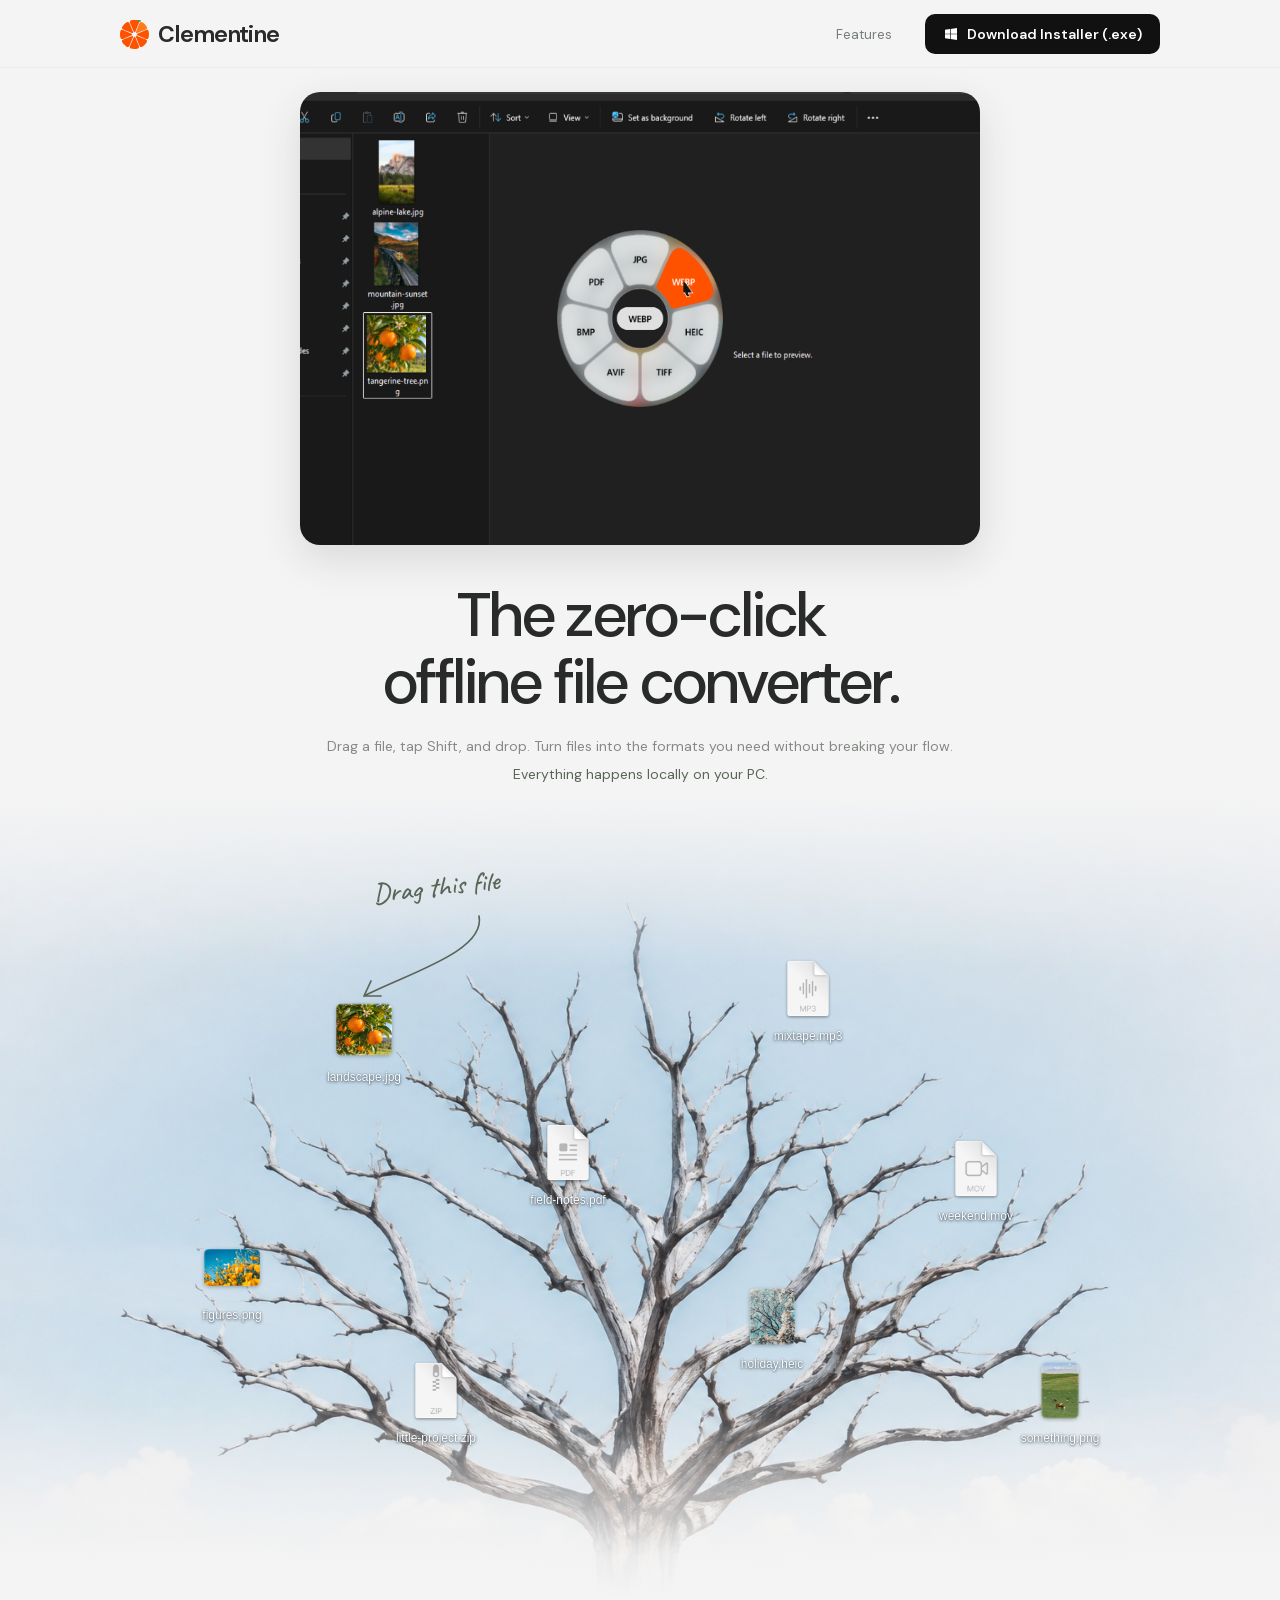
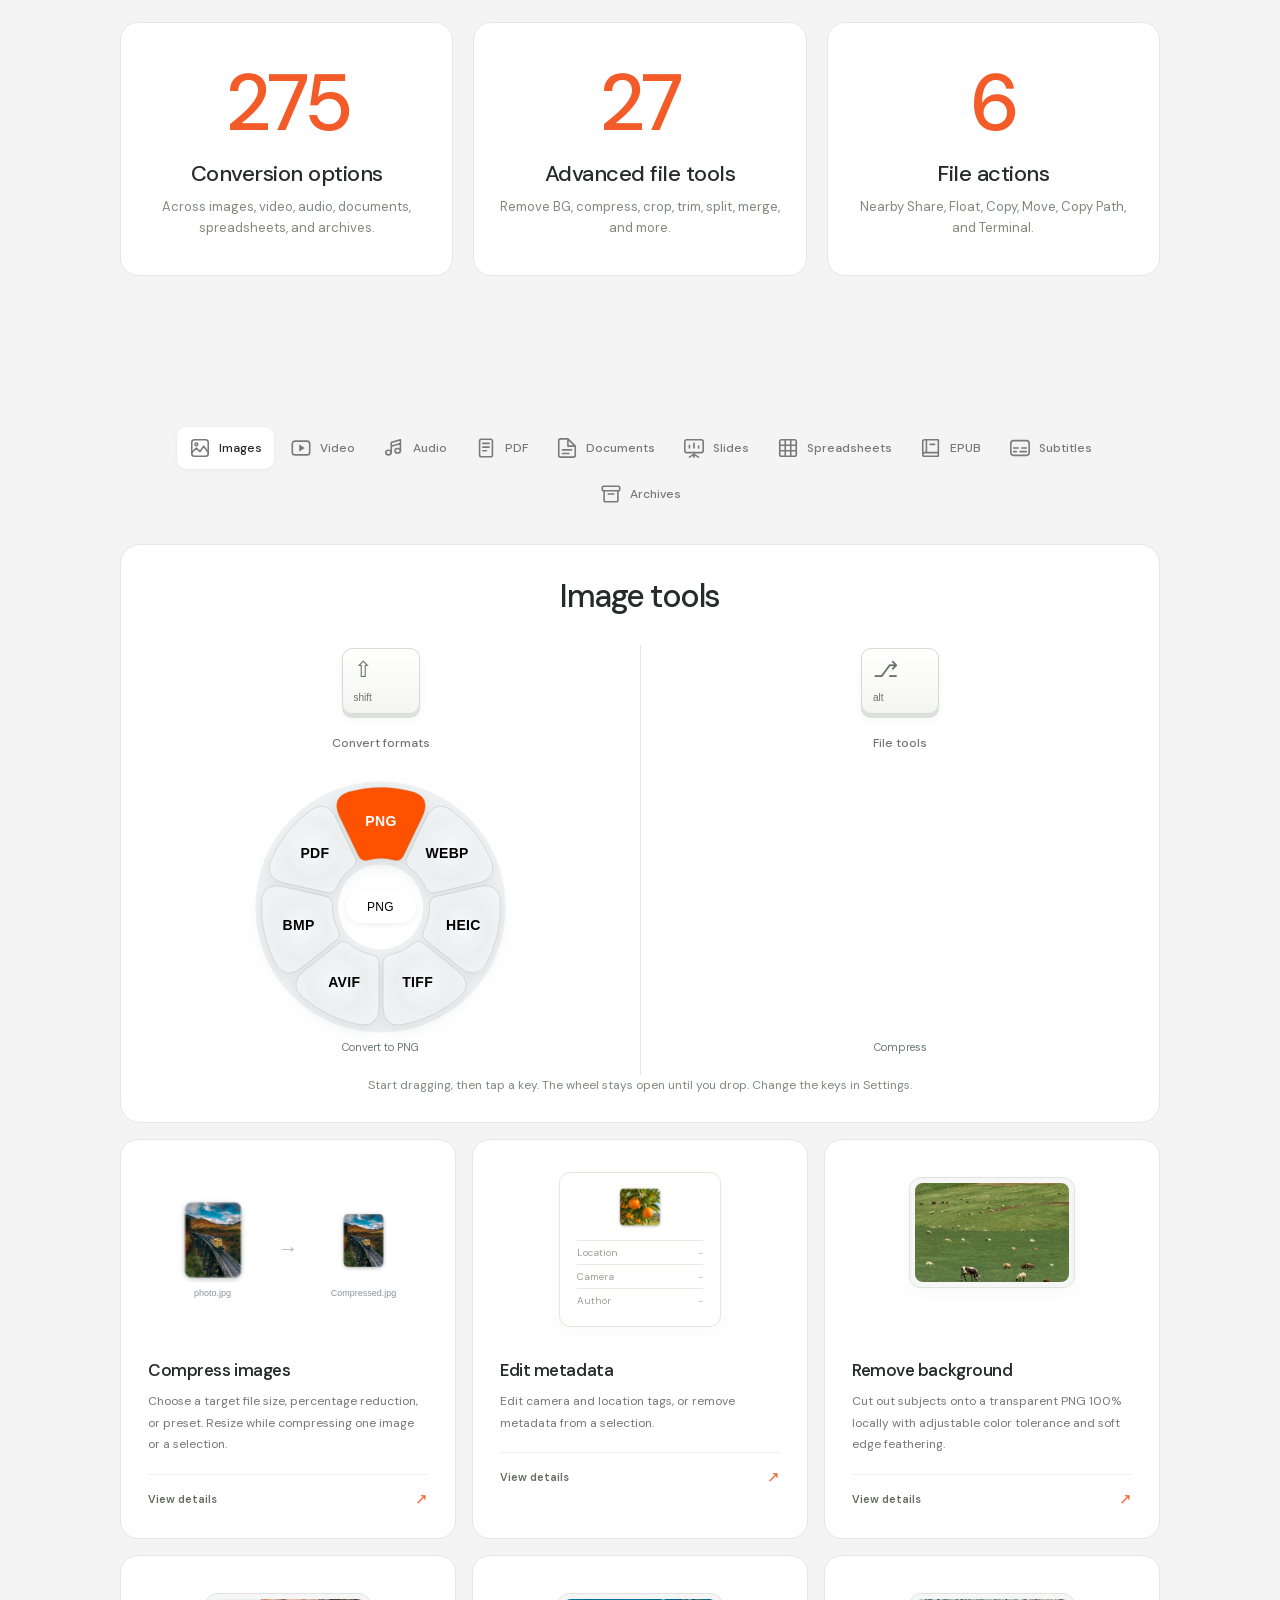
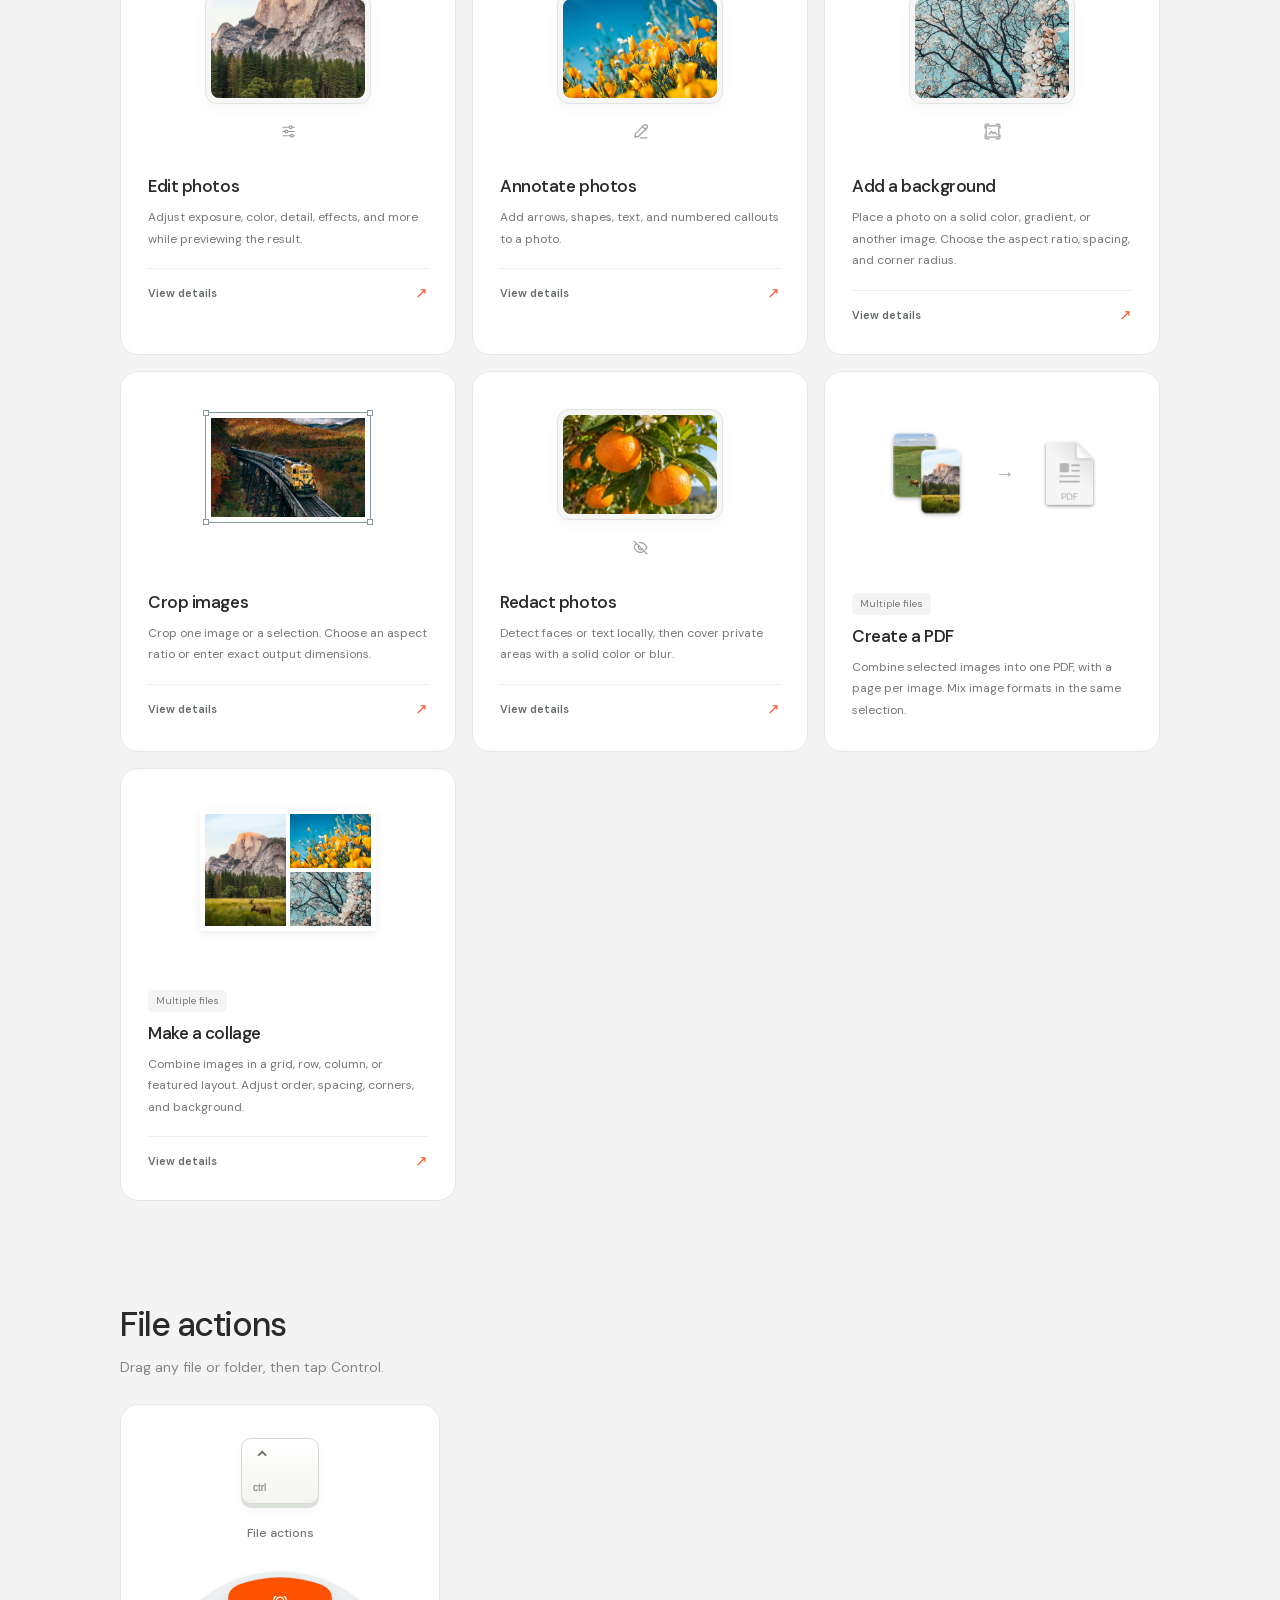
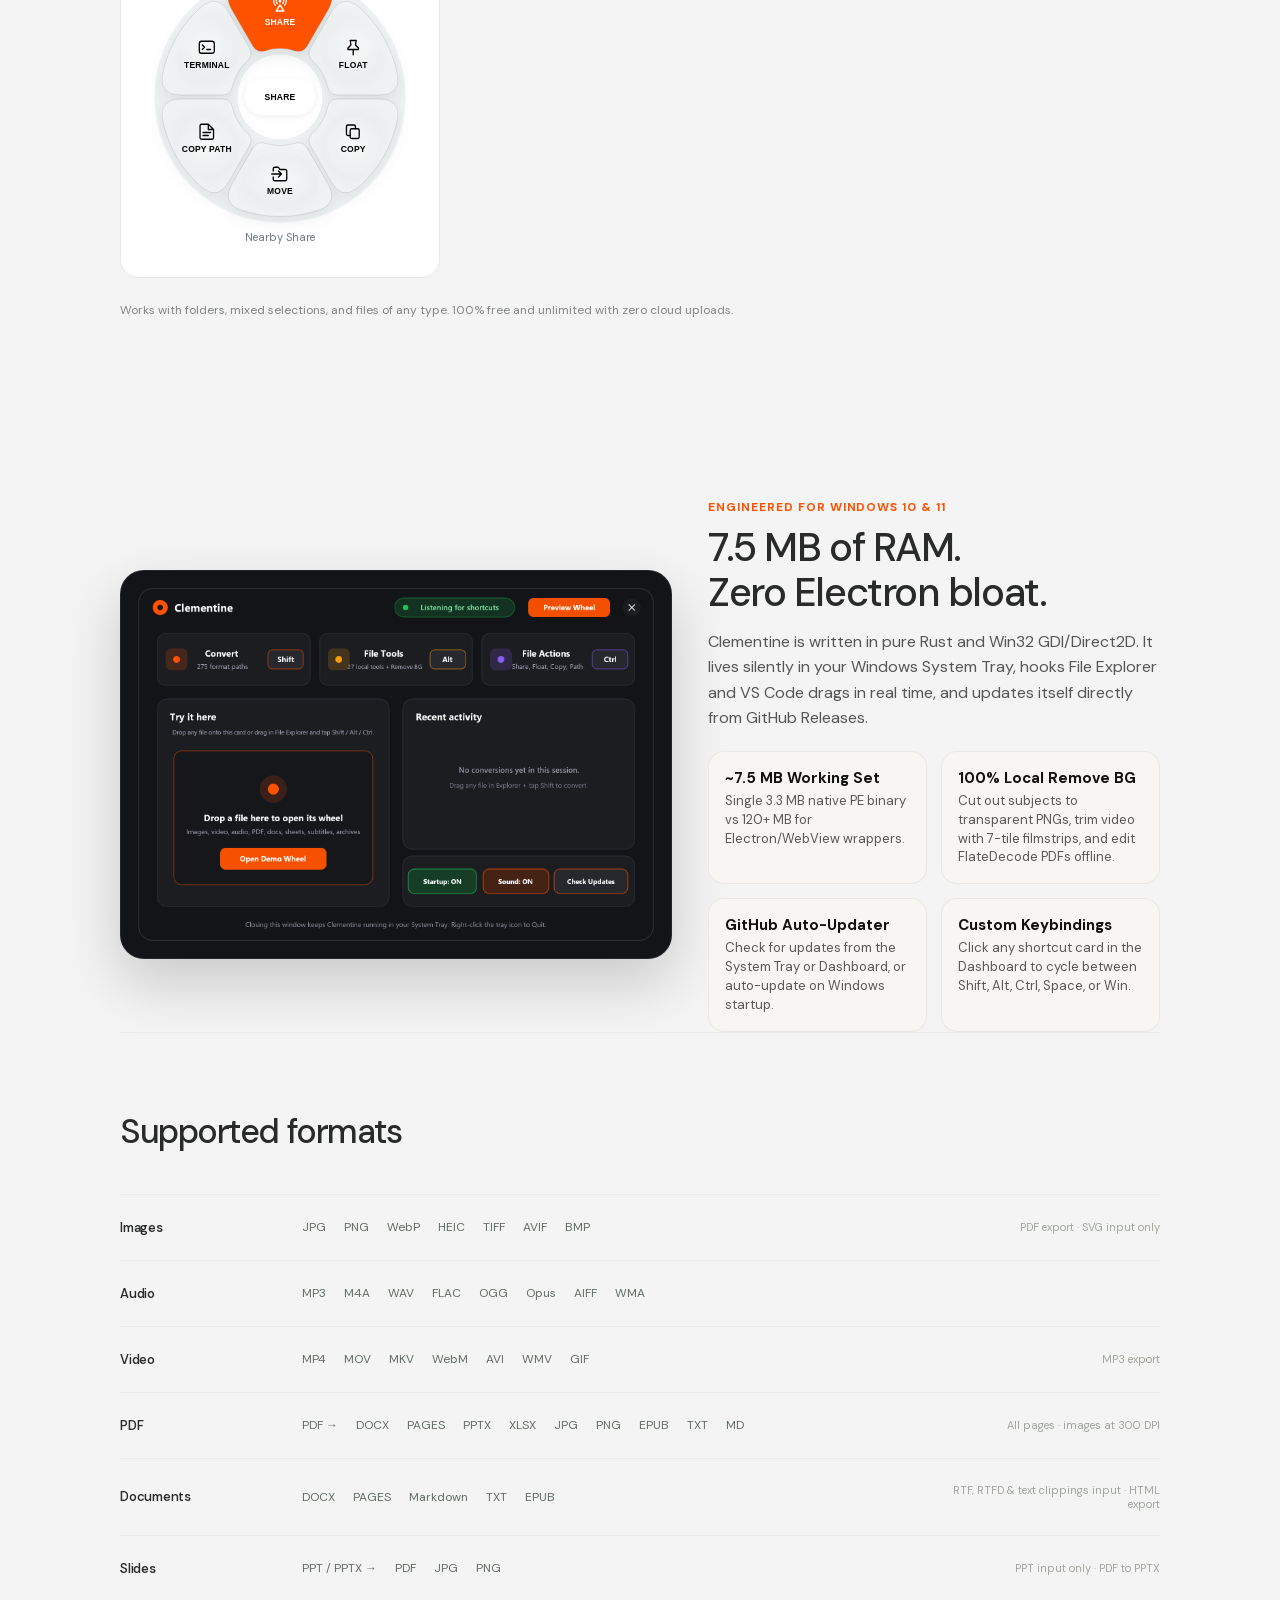
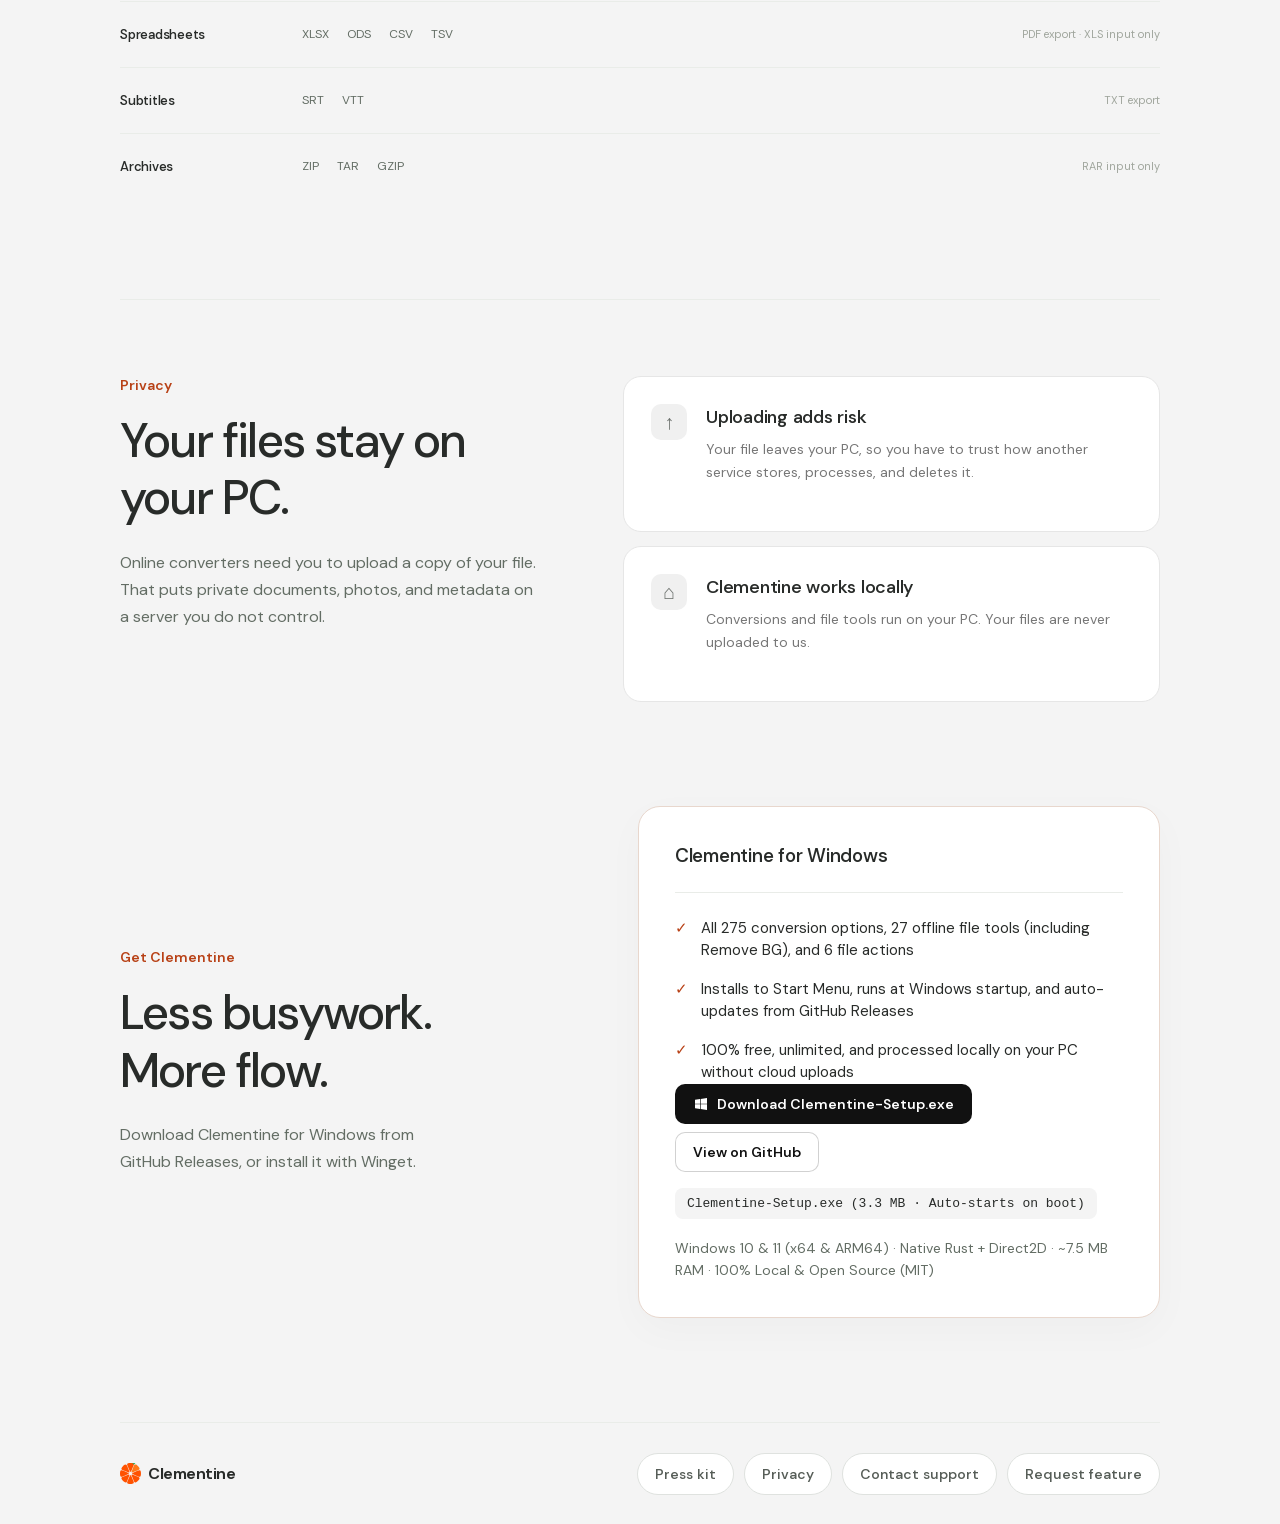
==== commit 43056def: "feat: add GitHub auto-updater, 100% local Remove BG tool, and native Windows website overhaul" ====
--- a/web/index.html
+++ b/web/index.html
@@ -60,9 +60,9 @@
           <p>Across images, video, audio, documents, spreadsheets, and archives.</p>
         </div>
         <div class="tool-stat">
-          <strong>26</strong>
+          <strong>27</strong>
           <h2>Advanced file tools</h2>
-          <p>Compress, crop, trim, split, merge, and more.</p>
+          <p>Remove BG, compress, crop, trim, split, merge, and more.</p>
         </div>
         <div class="tool-stat">
           <strong>6</strong>
@@ -127,7 +127,36 @@
           </section>
           <div id="file-action-cards" class="file-action-cards"></div>
         </div>
-        <p class="actions-footnote">Works with folders, mixed selections, and files that have no conversion tools. File actions do not use your conversion allowance.</p>
+        <p class="actions-footnote">Works with folders, mixed selections, and files of any type. 100% free and unlimited with zero cloud uploads.</p>
+      </section>
+
+      <section class="win-native content-width" id="windows-native" aria-labelledby="win-native-title">
+        <div class="win-native-card">
+          <img src="images/dashboard.png" alt="Clementine Native Windows 11 Dashboard with customizable shortcuts, drag playground, recent activity, startup toggle, and GitHub auto-updater" width="760" height="520" loading="lazy" />
+        </div>
+        <div class="win-native-copy">
+          <p class="privacy-eyebrow">Engineered for Windows 10 &amp; 11</p>
+          <h2 id="win-native-title">7.5 MB of RAM.<br />Zero Electron bloat.</h2>
+          <p>Clementine is written in pure Rust and Win32 GDI/Direct2D. It lives silently in your Windows System Tray, hooks File Explorer and VS Code drags in real time, and updates itself directly from GitHub Releases.</p>
+          <div class="win-pillars">
+            <div class="win-pillar">
+              <strong>~7.5 MB Working Set</strong>
+              <span>Single 3.3 MB native PE binary vs 120+ MB for Electron/WebView wrappers.</span>
+            </div>
+            <div class="win-pillar">
+              <strong>100% Local Remove BG</strong>
+              <span>Cut out subjects to transparent PNGs, trim video with 7-tile filmstrips, and edit FlateDecode PDFs offline.</span>
+            </div>
+            <div class="win-pillar">
+              <strong>GitHub Auto-Updater</strong>
+              <span>Check for updates from the System Tray or Dashboard, or auto-update on Windows startup.</span>
+            </div>
+            <div class="win-pillar">
+              <strong>Custom Keybindings</strong>
+              <span>Click any shortcut card in the Dashboard to cycle between Shift, Alt, Ctrl, Space, or Win.</span>
+            </div>
+          </div>
+        </div>
       </section>
 
       <section class="formats content-width" aria-labelledby="formats-title">
@@ -174,9 +203,9 @@
         <div class="download-card">
           <h3>Clementine for Windows</h3>
           <ul class="download-includes">
-            <li>All 275 conversion options and 26 file tools, plus 6 file actions</li>
-            <li>Installs to Start Menu and runs automatically at Windows startup</li>
-            <li>Files processed locally on your PC, without uploads</li>
+            <li>All 275 conversion options, 27 offline file tools (including Remove BG), and 6 file actions</li>
+            <li>Installs to Start Menu, runs at Windows startup, and auto-updates from GitHub Releases</li>
+            <li>100% free, unlimited, and processed locally on your PC without cloud uploads</li>
           </ul>
           <a href="https://github.com/TejasLamba2006/clementine/releases/latest/download/Clementine-Setup.exe" class="win-download-btn" aria-label="Download Clementine Installer for Windows"><svg viewBox="0 0 24 24" aria-hidden="true"><path d="M3 5.5 10.5 4.5v7H3zM11.5 4.4 21 3v8.5h-9.5zM3 12.5h7.5v7L3 18.5zM11.5 12.5H21V21l-9.5-1.4z"/></svg>Download Clementine-Setup.exe</a><a href="https://github.com/TejasLamba2006/clementine" class="win-download-btn secondary">View on GitHub</a><br /><code class="winget-cmd">Clementine-Setup.exe (3.3 MB · Auto-starts on boot)</code>
           <p class="download-compatibility">Windows 10 &amp; 11 (x64 &amp; ARM64) · Native Rust + Direct2D · ~7.5 MB RAM · 100% Local &amp; Open Source (MIT)</p>
--- a/web/assets/style.css
+++ b/web/assets/style.css
@@ -8,3 +8,29 @@
 .download-card .win-download-btn{margin-right:8px;margin-bottom:8px}
 .winget-cmd{display:inline-block;margin:8px 0 0;padding:8px 12px;border-radius:8px;background:#f4f4f4;font:13px ui-monospace,Consolas,monospace}
 .prose{max-width:720px;line-height:1.65}.prose h1{margin-bottom:16px}.prose h2{margin:32px 0 8px}
+
+.clementine-progress-hud{position:fixed;z-index:60;width:248px;padding:13px 16px 14px;border-radius:20px;background:rgba(255,252,249,.88);backdrop-filter:blur(18px) saturate(1.45);-webkit-backdrop-filter:blur(18px) saturate(1.45);border:1px solid rgba(255,255,255,.92);box-shadow:0 10px 28px rgba(36,50,61,.22),inset 0 1px rgba(255,255,255,.95);transform:translate(-50%,-50%);pointer-events:none;animation:bloom .18s cubic-bezier(.18,.82,.24,1)}
+.clementine-progress-top{display:flex;align-items:center;justify-content:space-between;gap:8px;font:600 11px/1.2 ui-rounded,SF Pro Rounded,-apple-system,BlinkMacSystemFont,sans-serif;letter-spacing:.35px;color:#1e201f}
+.clementine-progress-top .hud-pct{color:var(--orange);font-variant-numeric:tabular-nums}
+.clementine-progress-sub{margin-top:4px;font:500 11px/1.3 -apple-system,BlinkMacSystemFont,sans-serif;color:#626862;white-space:nowrap;overflow:hidden;text-overflow:ellipsis}
+.clementine-progress-track{margin-top:9px;height:7px;width:100%;border-radius:999px;background:rgba(40,43,41,.11);overflow:hidden;position:relative}
+.clementine-progress-fill{height:100%;width:0%;border-radius:999px;background:linear-gradient(90deg,#ff5200 0%,#ff8533 50%,#ff5200 100%);background-size:200% 100%;box-shadow:0 0 10px rgba(255,82,0,.45);transition:width .08s linear;animation:hud-shimmer 1.1s linear infinite}
+.clementine-progress-hud.is-done .clementine-progress-fill{background:#1eae5b;box-shadow:0 0 10px rgba(30,174,91,.4)}
+.clementine-progress-hud.is-done .hud-pct{color:#1eae5b}
+.file-progress-bar{width:68px;height:4px;margin-top:4px;border-radius:999px;background:rgba(0,0,0,.28);overflow:hidden;box-shadow:0 1px 2px rgba(255,255,255,.35)}
+.file-progress-bar>i{display:block;height:100%;width:100%;border-radius:999px;background:linear-gradient(90deg,#ff5200,#ff944d);transform-origin:left center;animation:file-bar-fill .78s cubic-bezier(.22,.8,.26,1) forwards}
+@keyframes hud-shimmer{0%{background-position:100% 0}to{background-position:-100% 0}}
+@keyframes file-bar-fill{0%{transform:scaleX(.06)}to{transform:scaleX(1)}}
+.win-native{margin-top:96px;display:grid;grid-template-columns:1.1fr .9fr;gap:36px;align-items:center}
+.win-native-card{background:#131417;border-radius:24px;padding:16px;box-shadow:0 24px 60px rgba(0,0,0,.18);border:1px solid rgba(255,255,255,.08)}
+.win-native-card img{width:100%;height:auto;display:block;border-radius:14px}
+.win-native-copy .privacy-eyebrow{color:#ff5200;font-weight:700;text-transform:uppercase;letter-spacing:.08em;font-size:12px;margin-bottom:8px}
+.win-native-copy h2{font-size:clamp(28px,3.6vw,40px);line-height:1.12;margin:0 0 14px}
+.win-native-copy>p{color:#555;line-height:1.6;margin:0 0 20px}
+.win-pillars{display:grid;grid-template-columns:1fr 1fr;gap:14px}
+.win-pillar{background:#f7f6f3;border-radius:16px;padding:16px;border:1px solid rgba(0,0,0,.06)}
+.win-pillar strong{display:block;font-size:15px;color:#111;margin-bottom:4px}
+.win-pillar span{font-size:13px;line-height:1.45;color:#585858;display:block}
+@media(max-width:860px){.win-native{grid-template-columns:1fr}.win-pillars{grid-template-columns:1fr}}
+
+
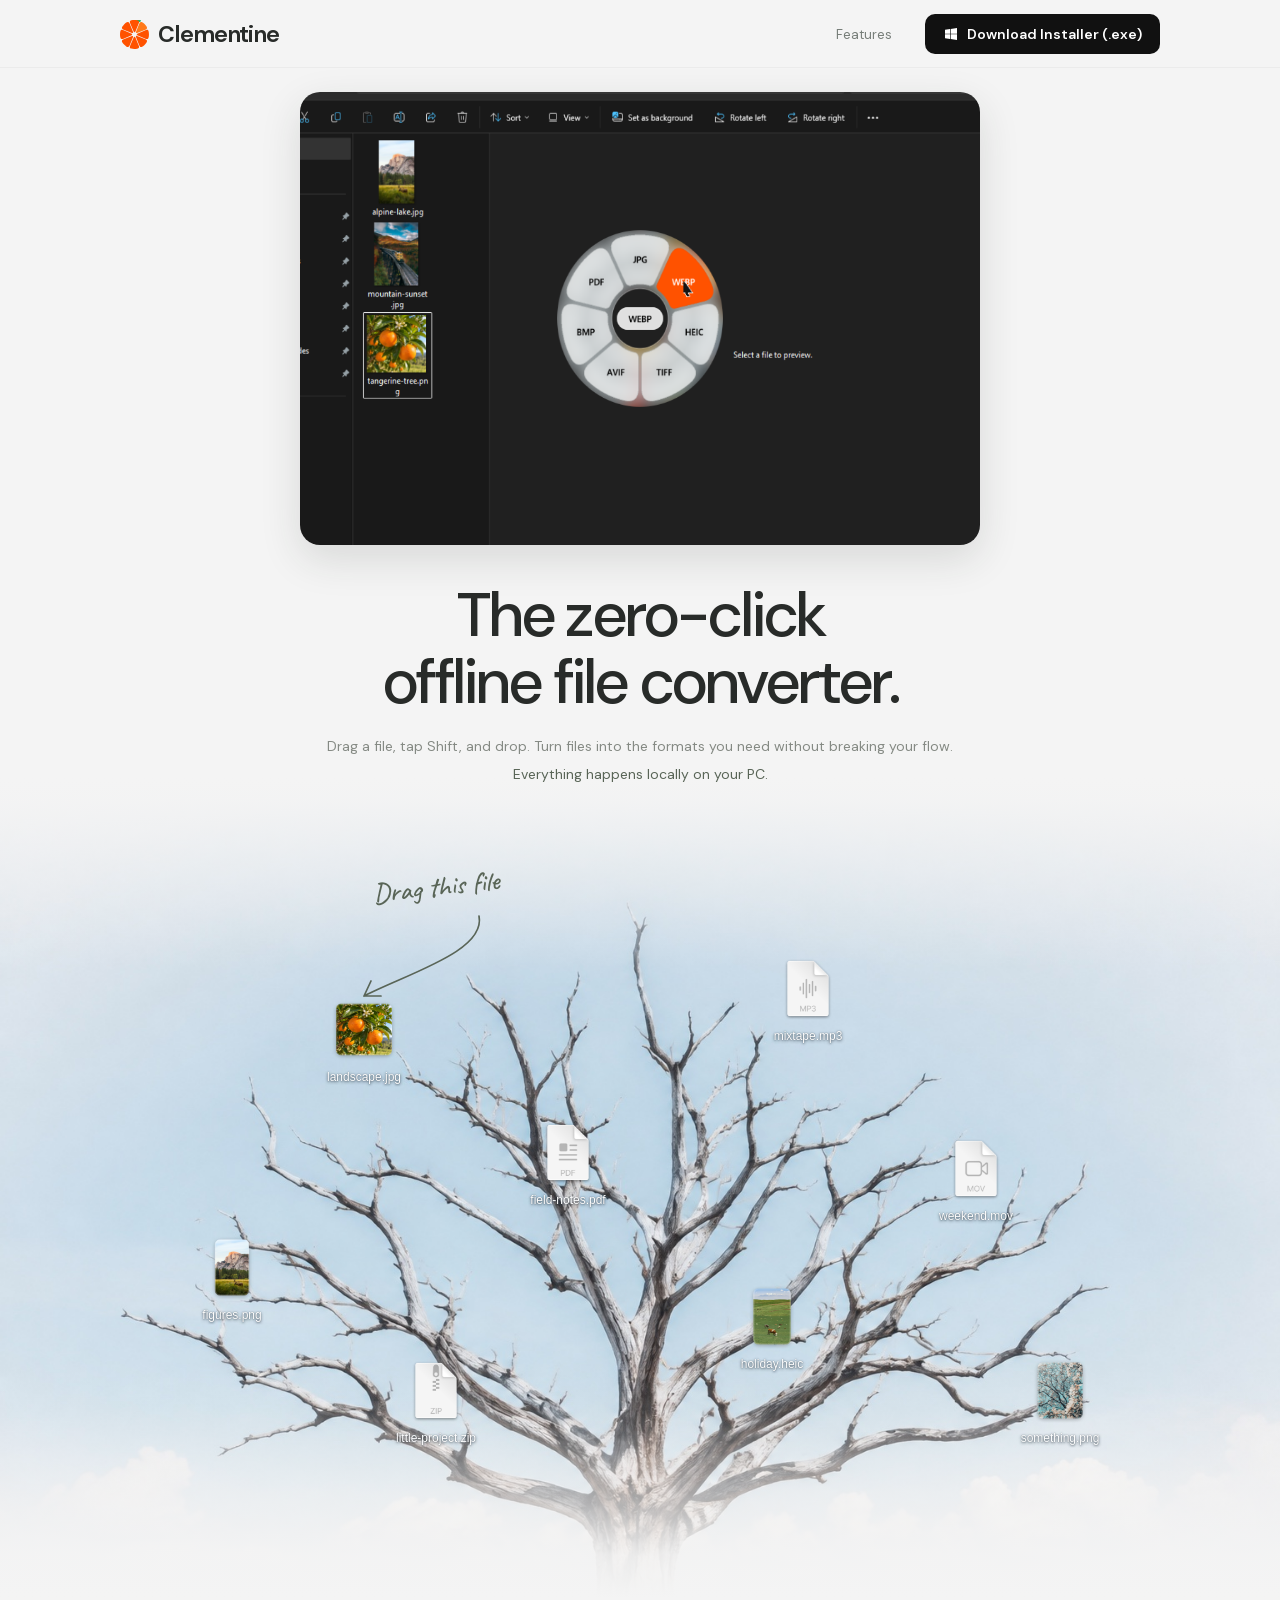
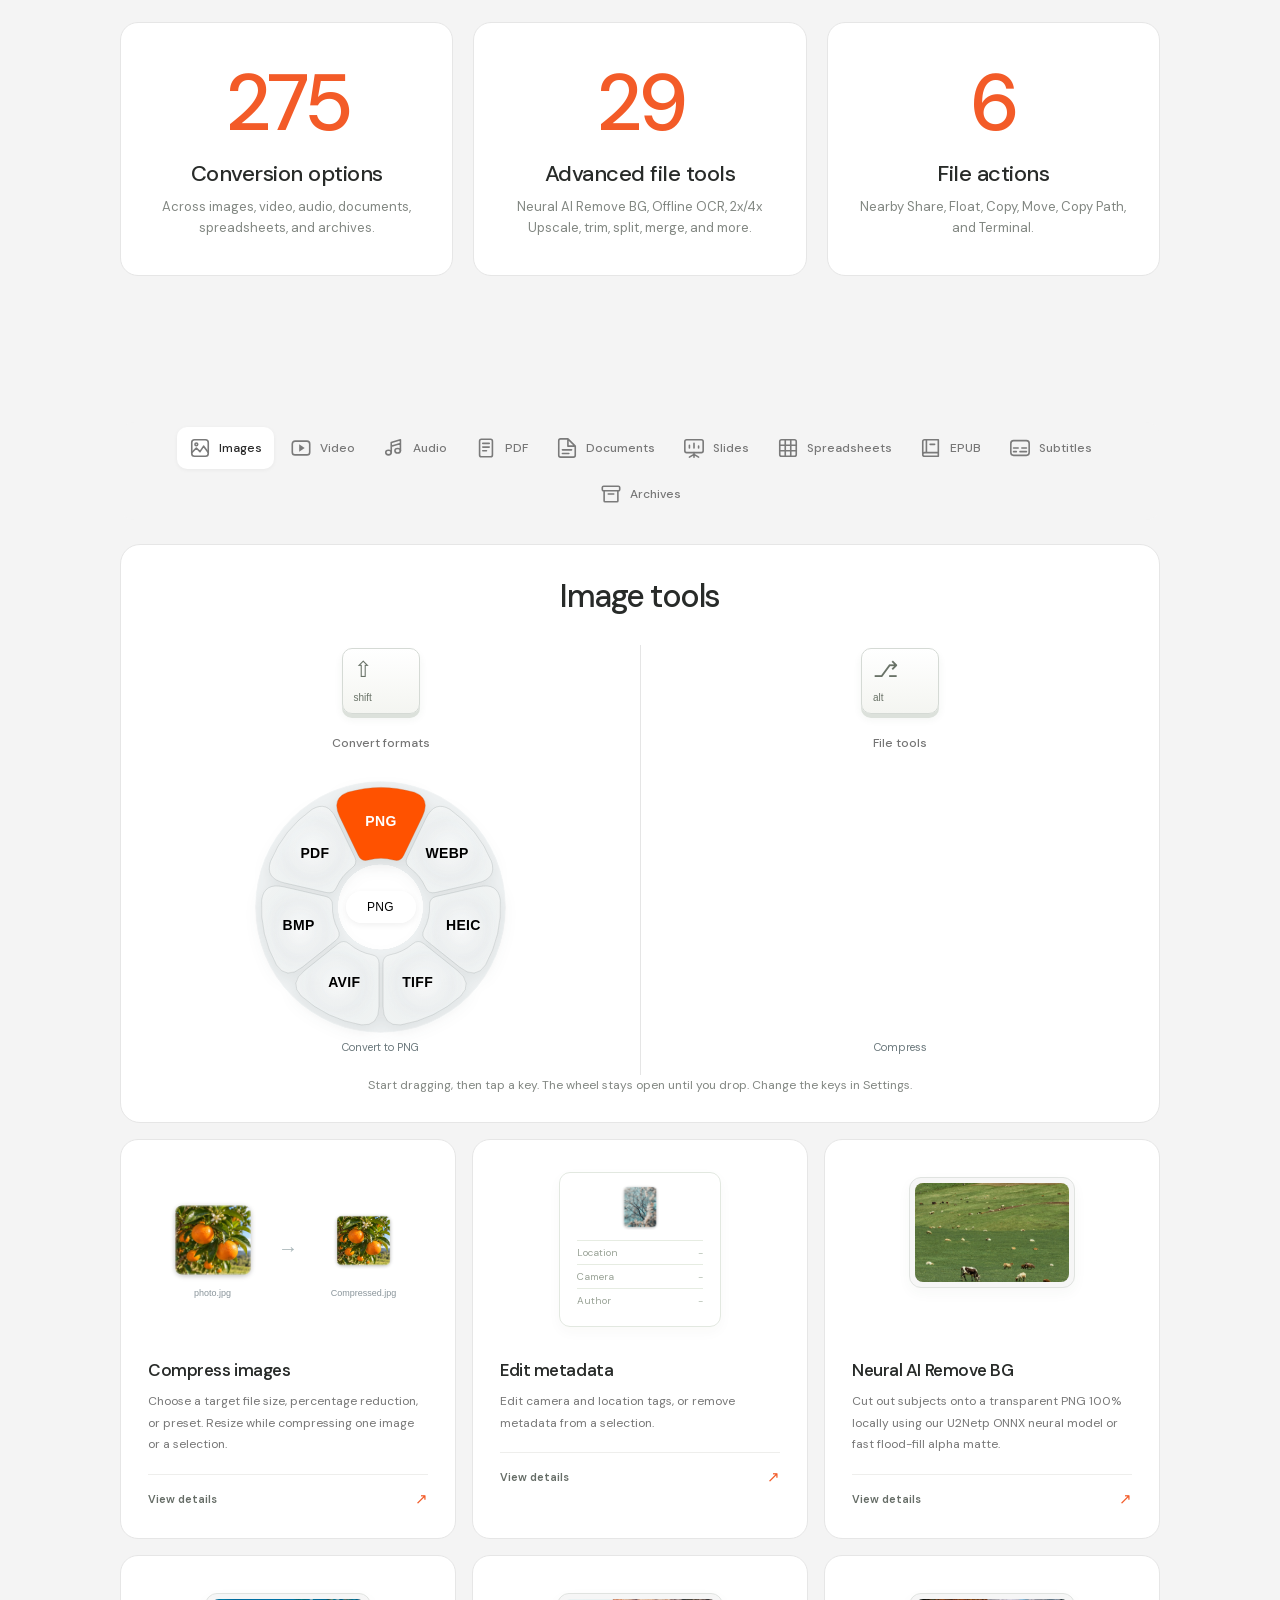
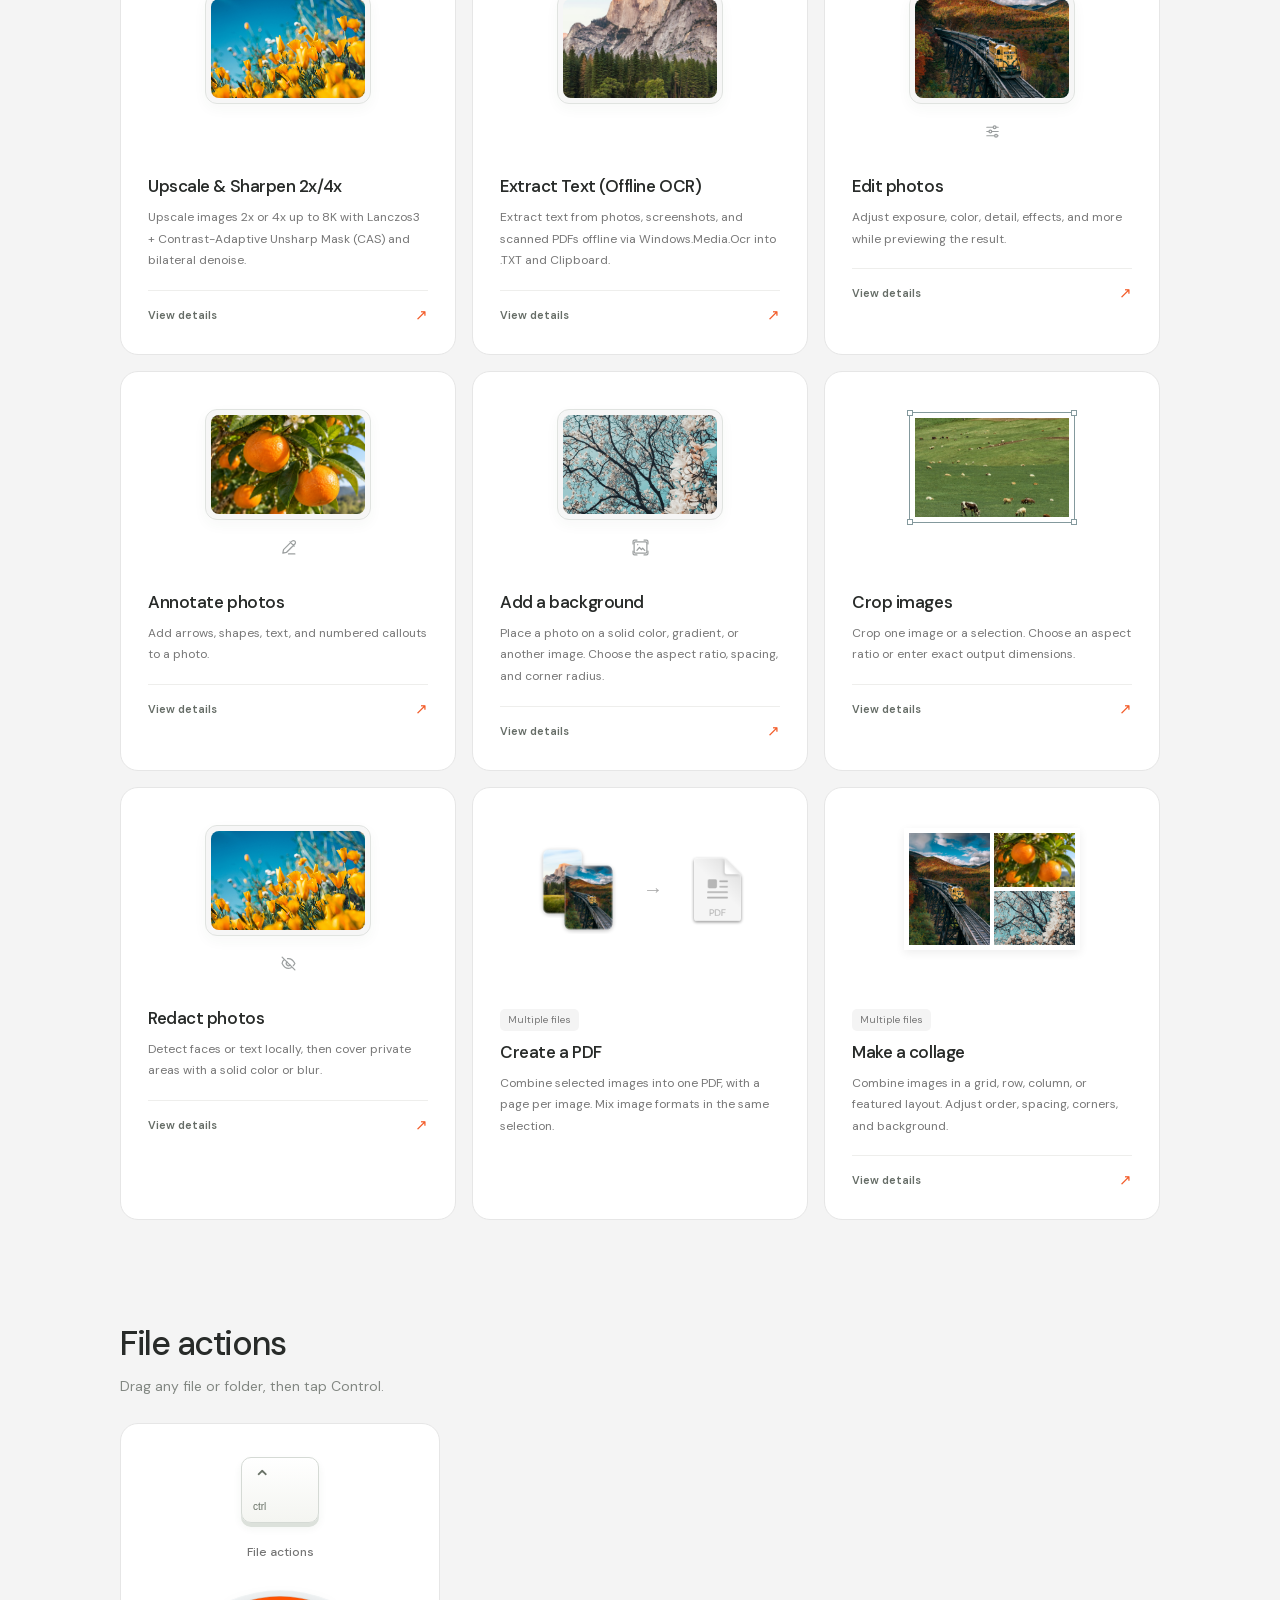
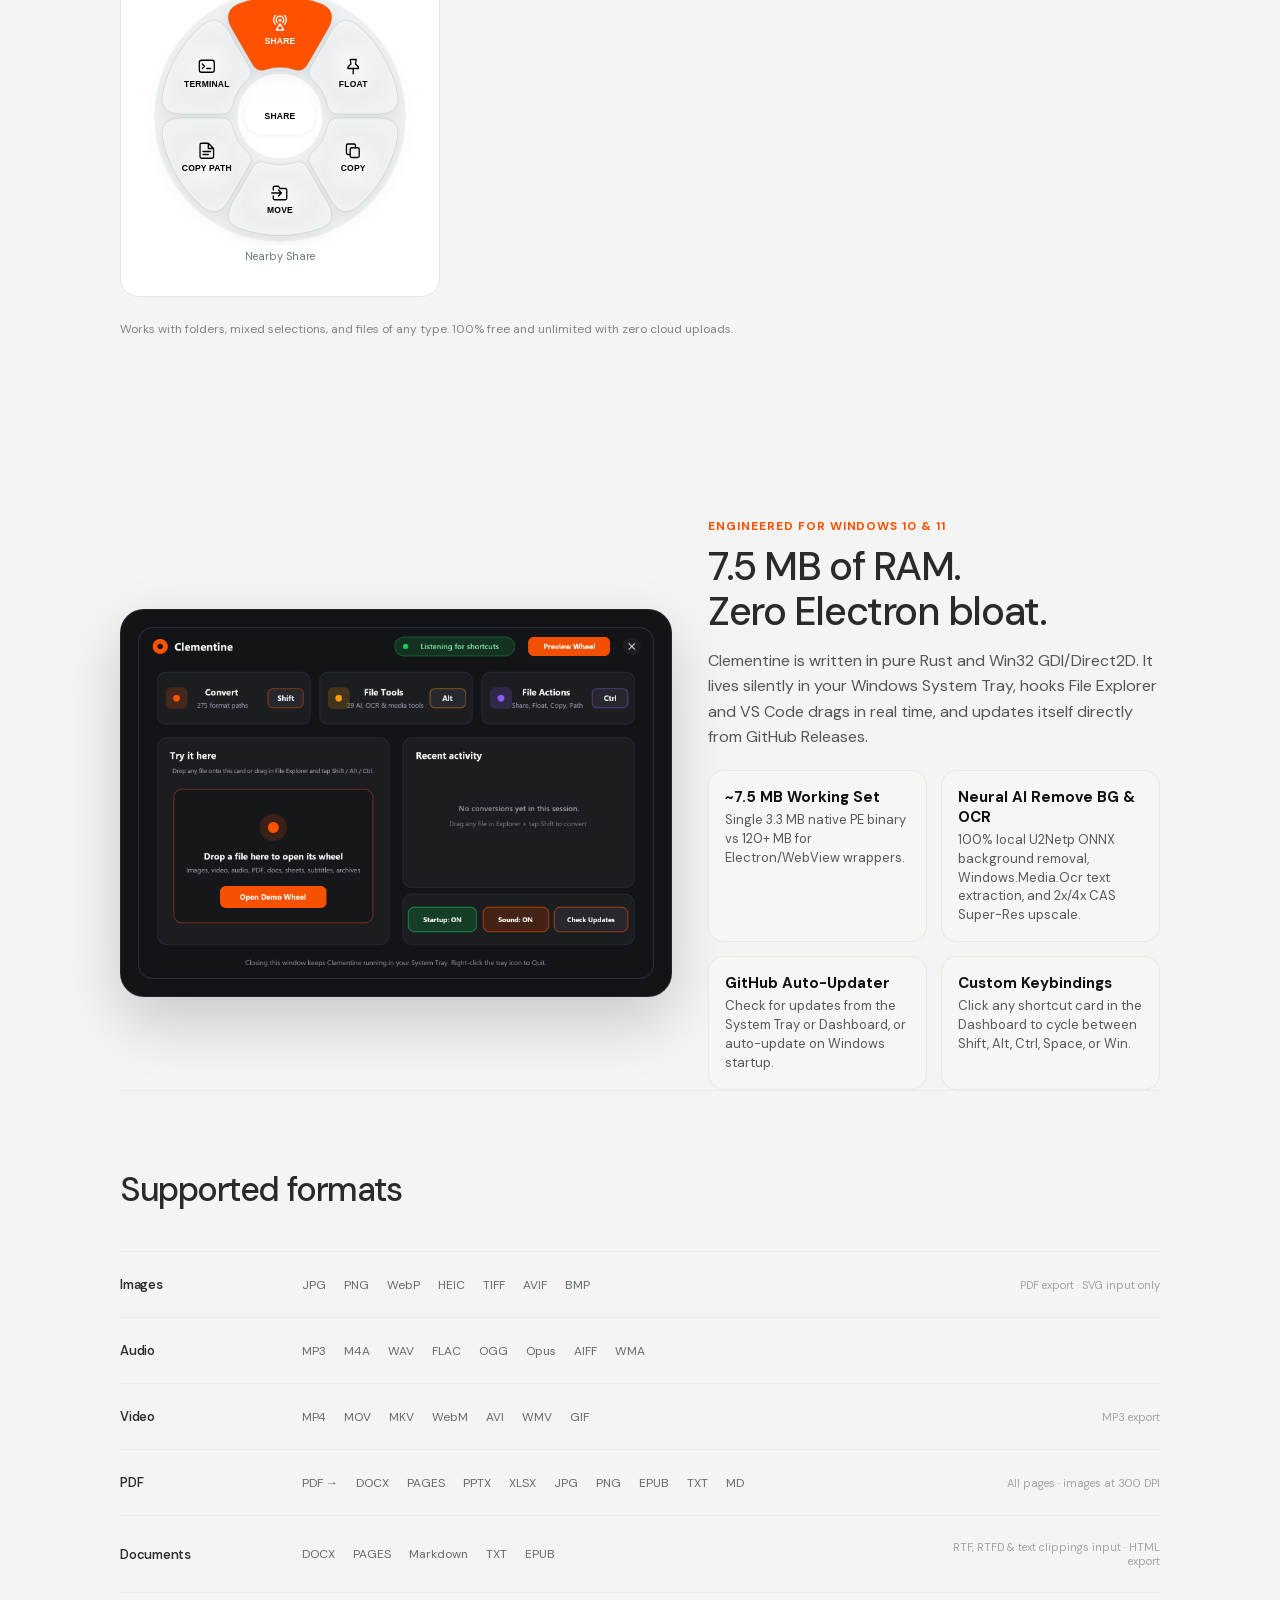
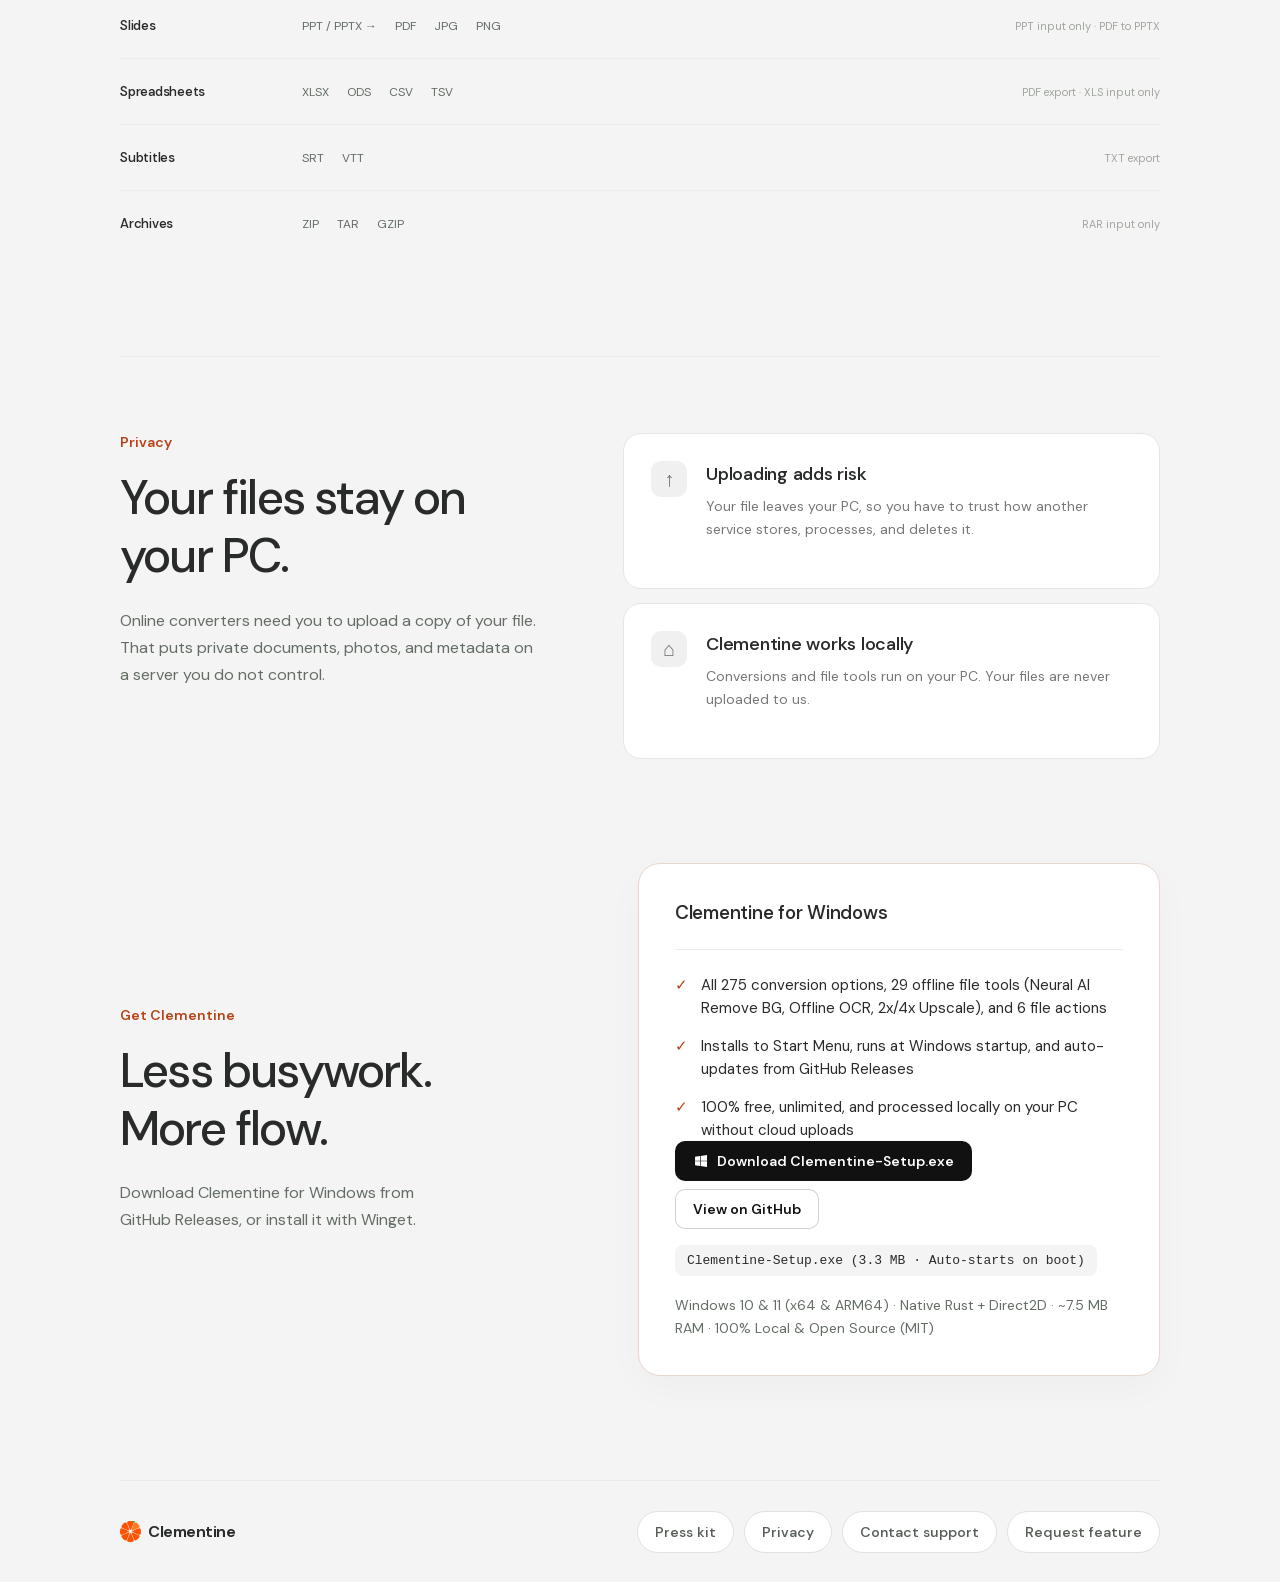
==== commit b909d09f: "feat: release v0.2.1 with offline Windows.Media.Ocr, U2Netp ONNX Remove BG, and 2x/4x CAS Upscale" ====
--- a/web/index.html
+++ b/web/index.html
@@ -60,9 +60,9 @@
           <p>Across images, video, audio, documents, spreadsheets, and archives.</p>
         </div>
         <div class="tool-stat">
-          <strong>27</strong>
+          <strong>29</strong>
           <h2>Advanced file tools</h2>
-          <p>Remove BG, compress, crop, trim, split, merge, and more.</p>
+          <p>Neural AI Remove BG, Offline OCR, 2x/4x Upscale, trim, split, merge, and more.</p>
         </div>
         <div class="tool-stat">
           <strong>6</strong>
@@ -144,8 +144,8 @@
               <span>Single 3.3 MB native PE binary vs 120+ MB for Electron/WebView wrappers.</span>
             </div>
             <div class="win-pillar">
-              <strong>100% Local Remove BG</strong>
-              <span>Cut out subjects to transparent PNGs, trim video with 7-tile filmstrips, and edit FlateDecode PDFs offline.</span>
+              <strong>Neural AI Remove BG &amp; OCR</strong>
+              <span>100% local U2Netp ONNX background removal, Windows.Media.Ocr text extraction, and 2x/4x CAS Super-Res upscale.</span>
             </div>
             <div class="win-pillar">
               <strong>GitHub Auto-Updater</strong>
@@ -203,7 +203,7 @@
         <div class="download-card">
           <h3>Clementine for Windows</h3>
           <ul class="download-includes">
-            <li>All 275 conversion options, 27 offline file tools (including Remove BG), and 6 file actions</li>
+            <li>All 275 conversion options, 29 offline file tools (Neural AI Remove BG, Offline OCR, 2x/4x Upscale), and 6 file actions</li>
             <li>Installs to Start Menu, runs at Windows startup, and auto-updates from GitHub Releases</li>
             <li>100% free, unlimited, and processed locally on your PC without cloud uploads</li>
           </ul>
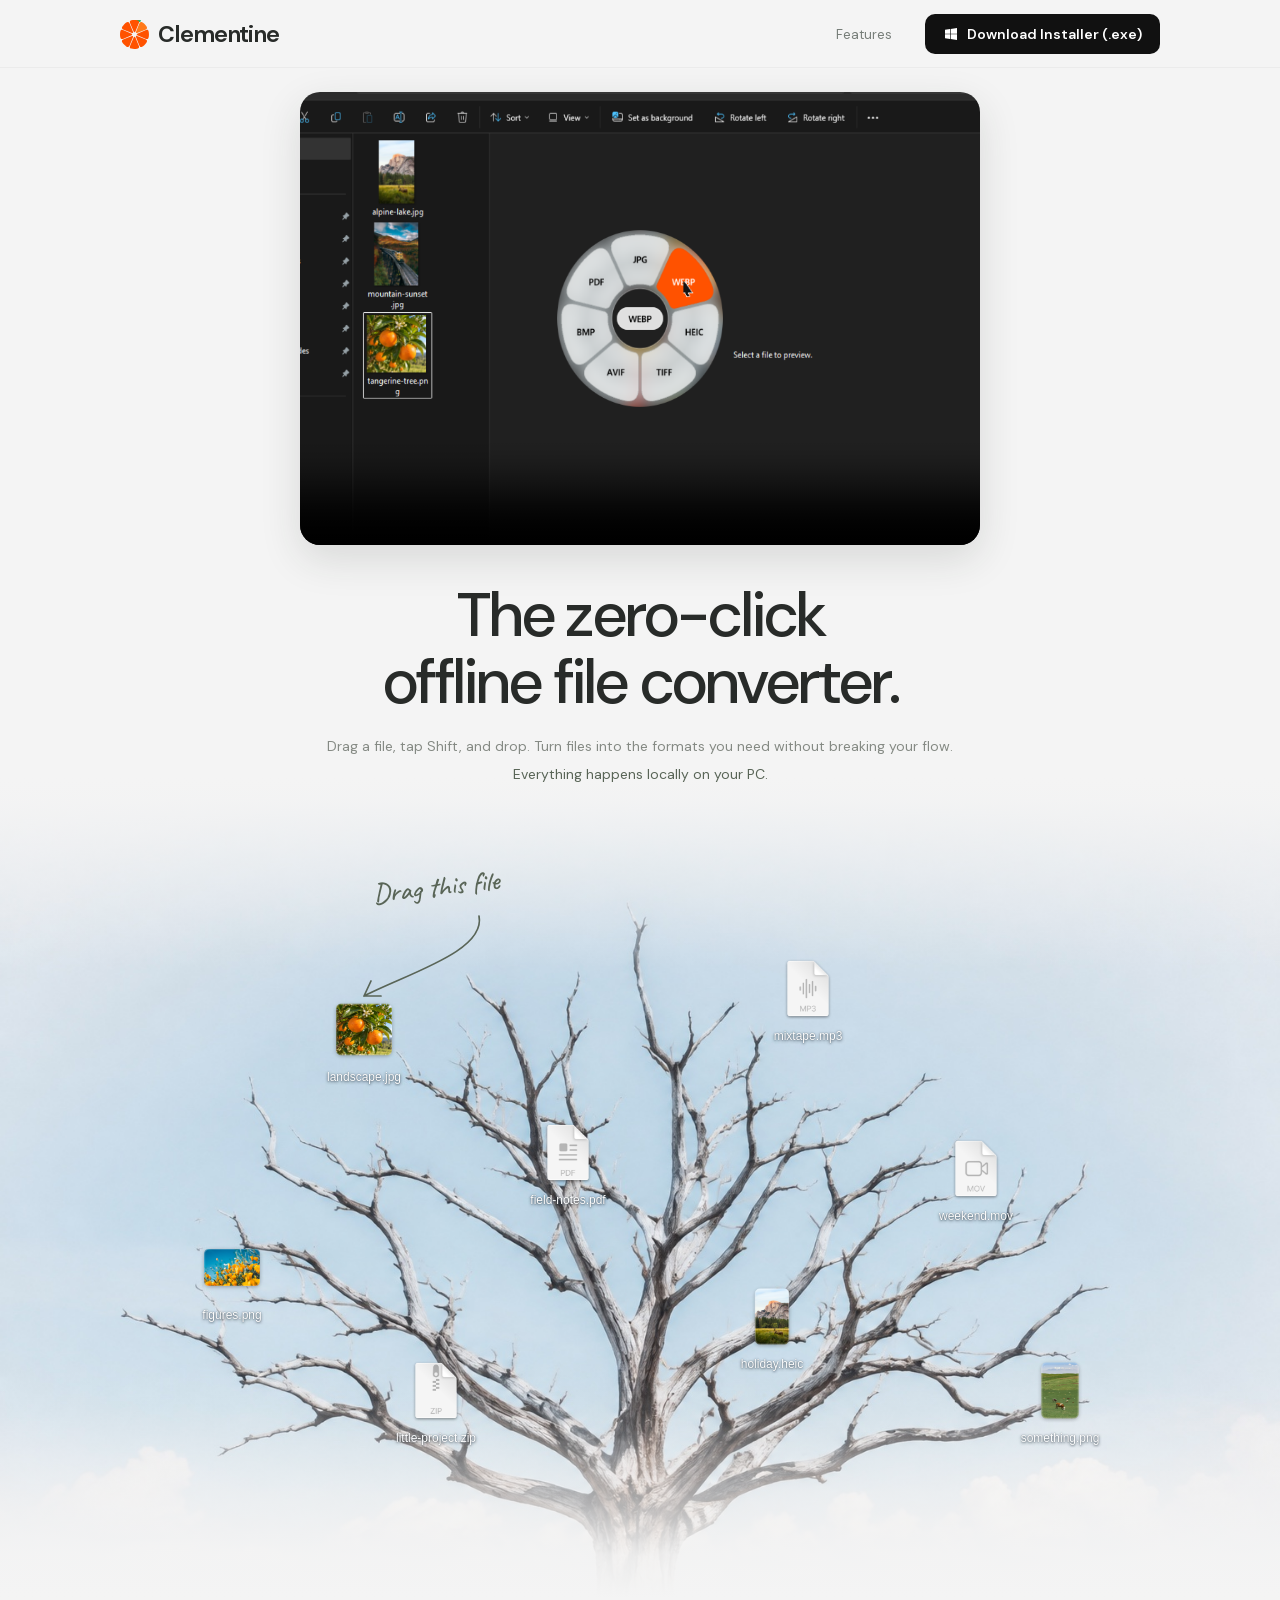
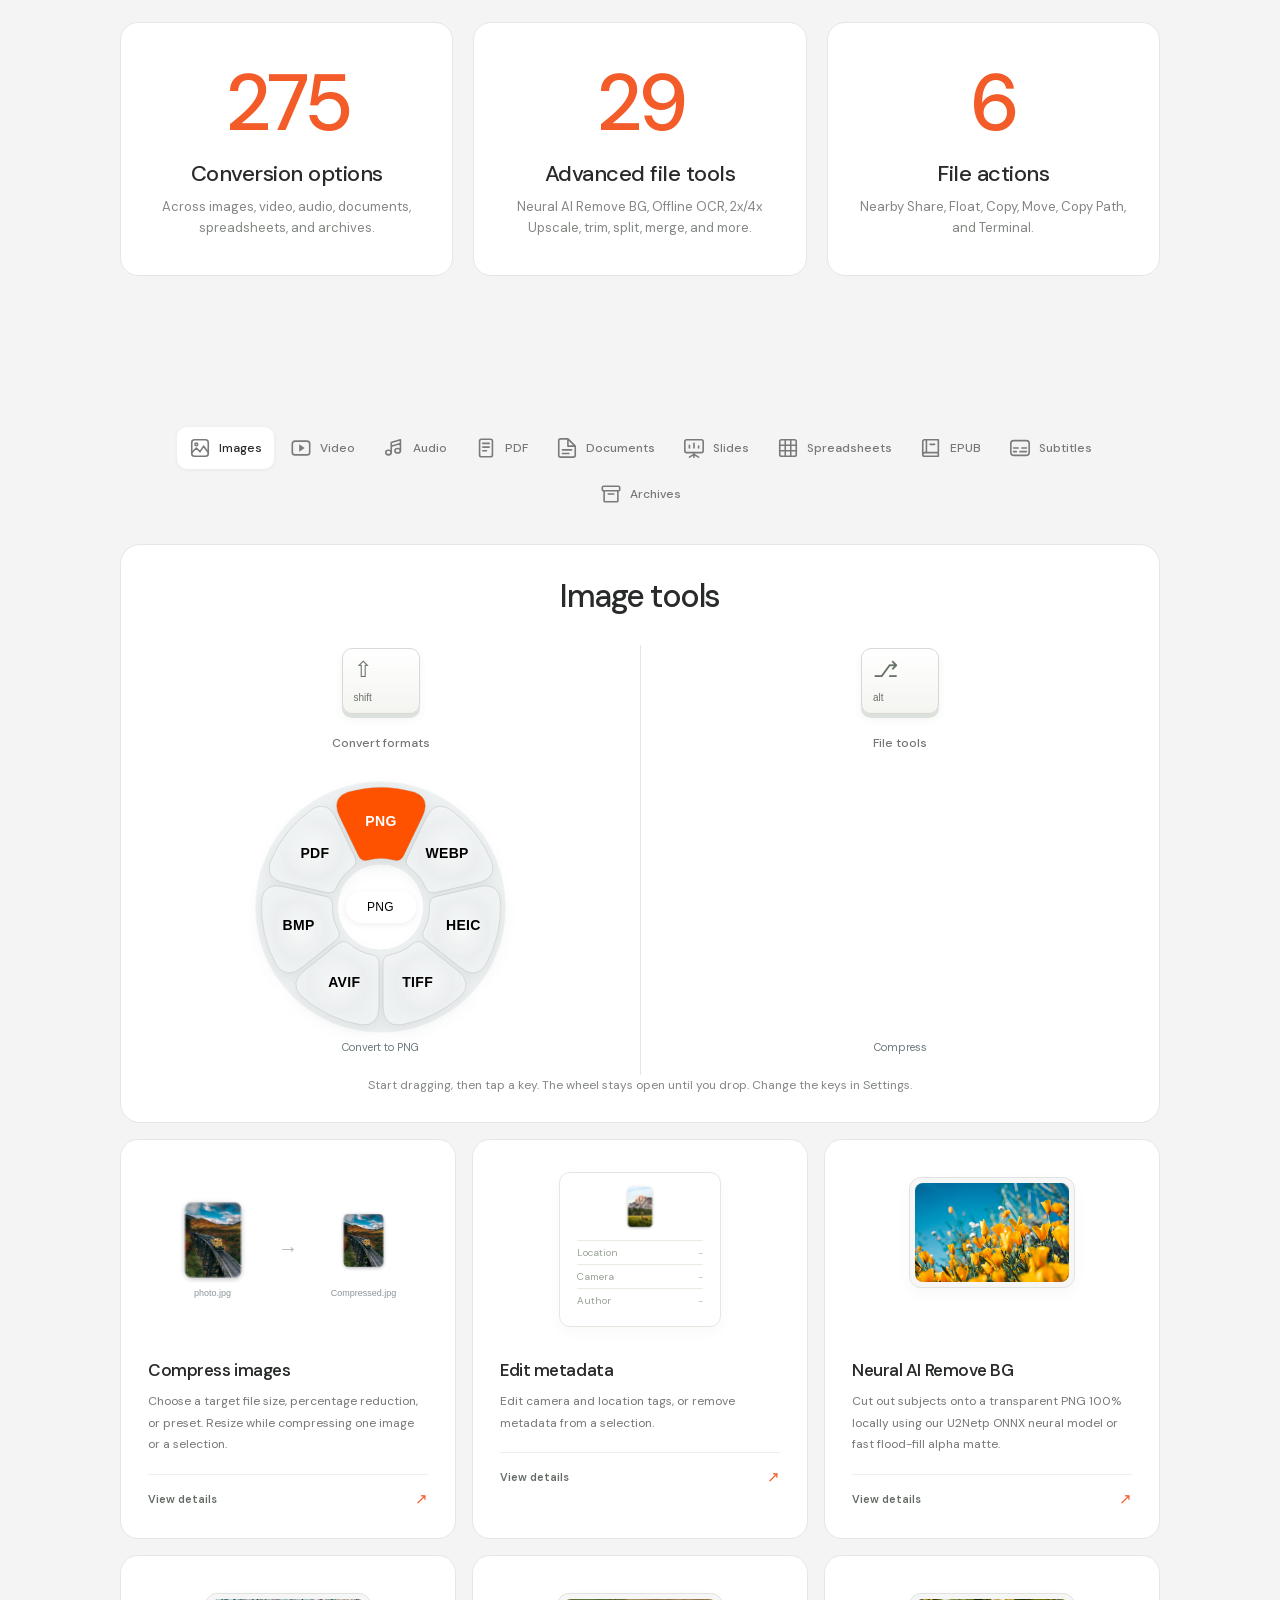
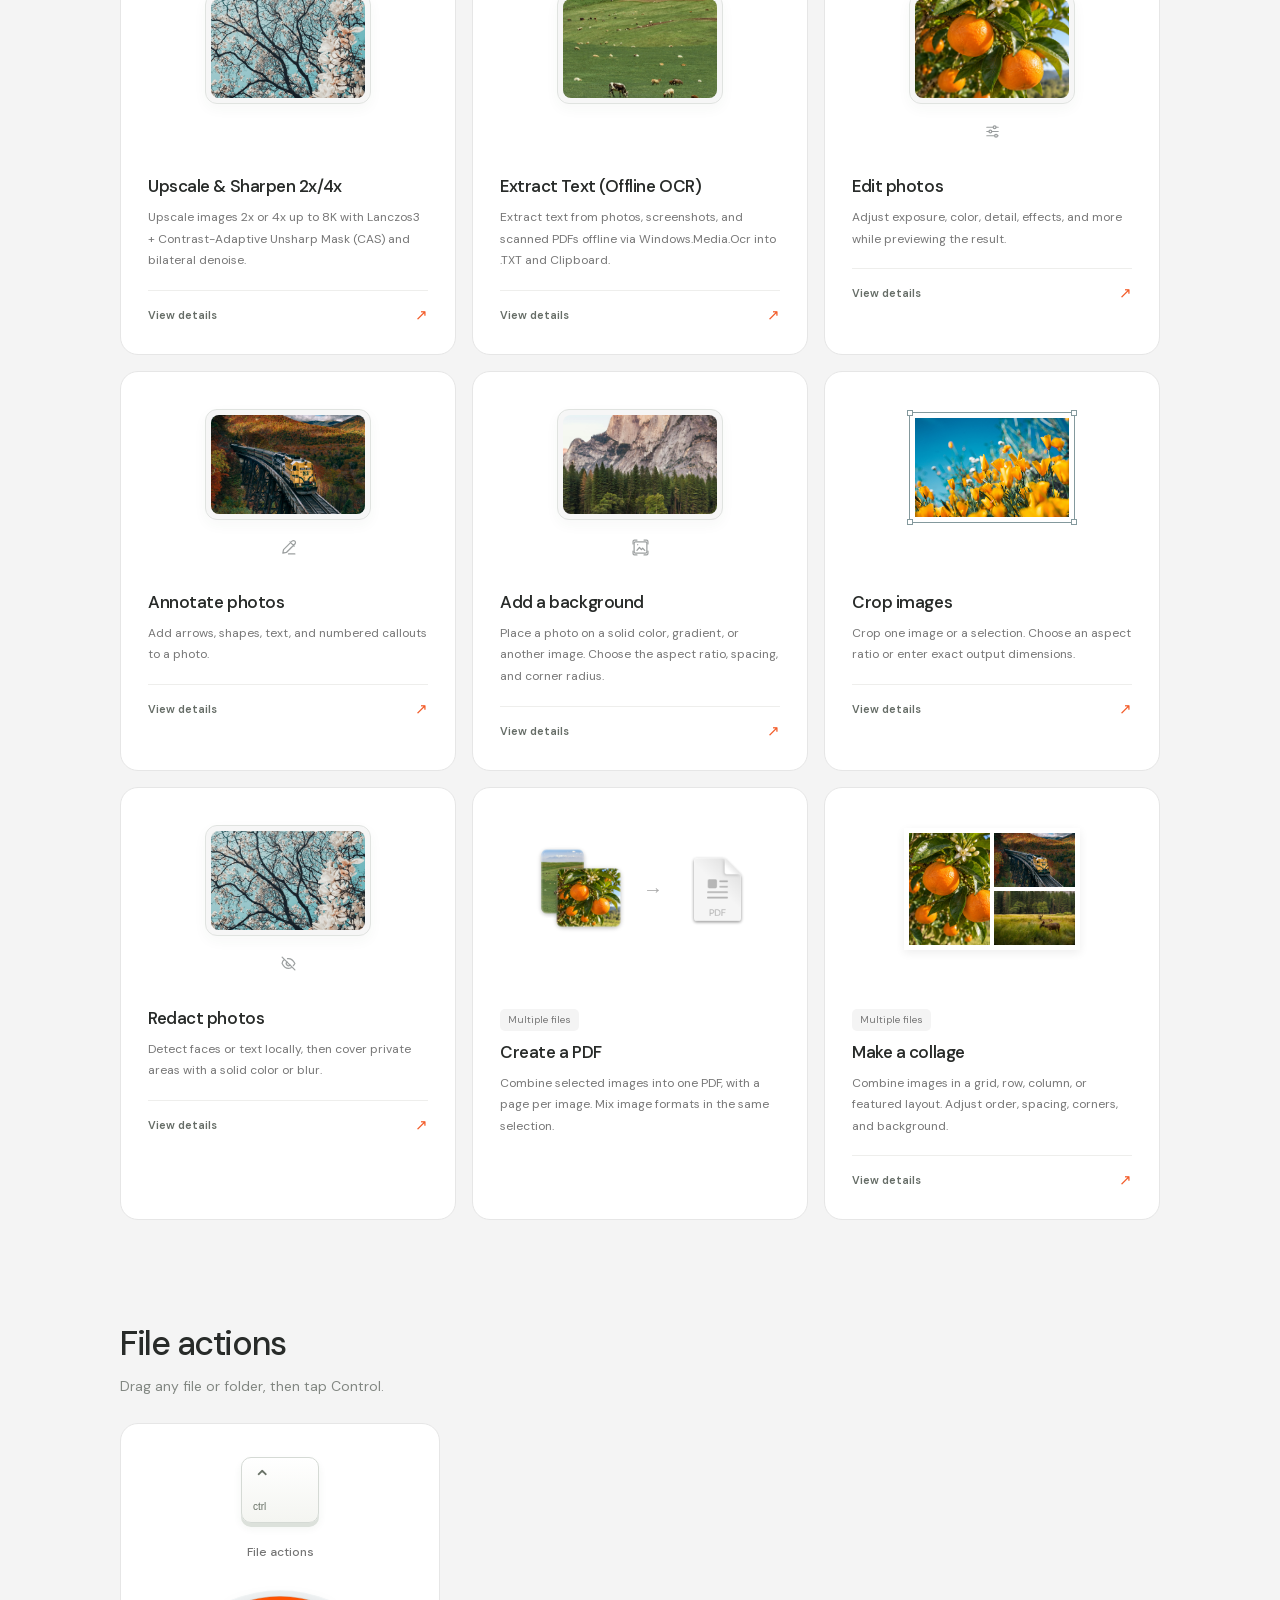
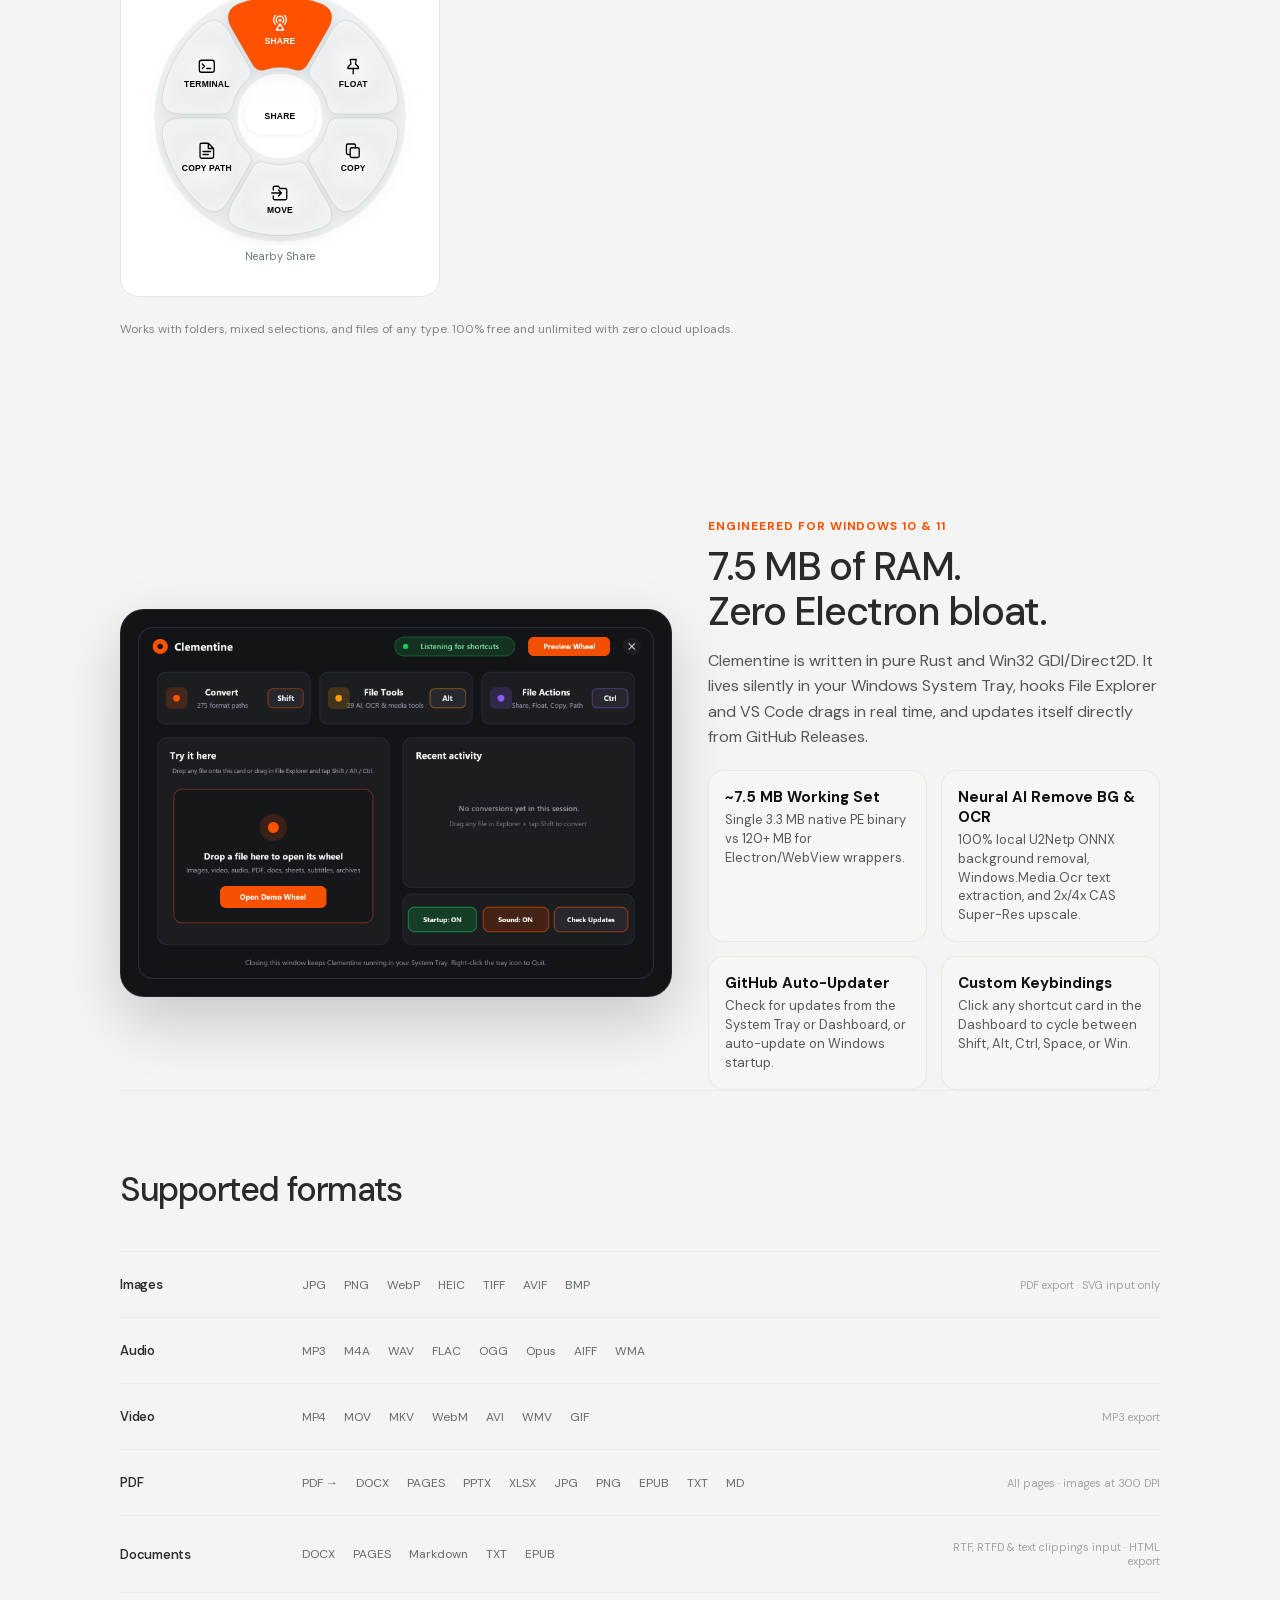
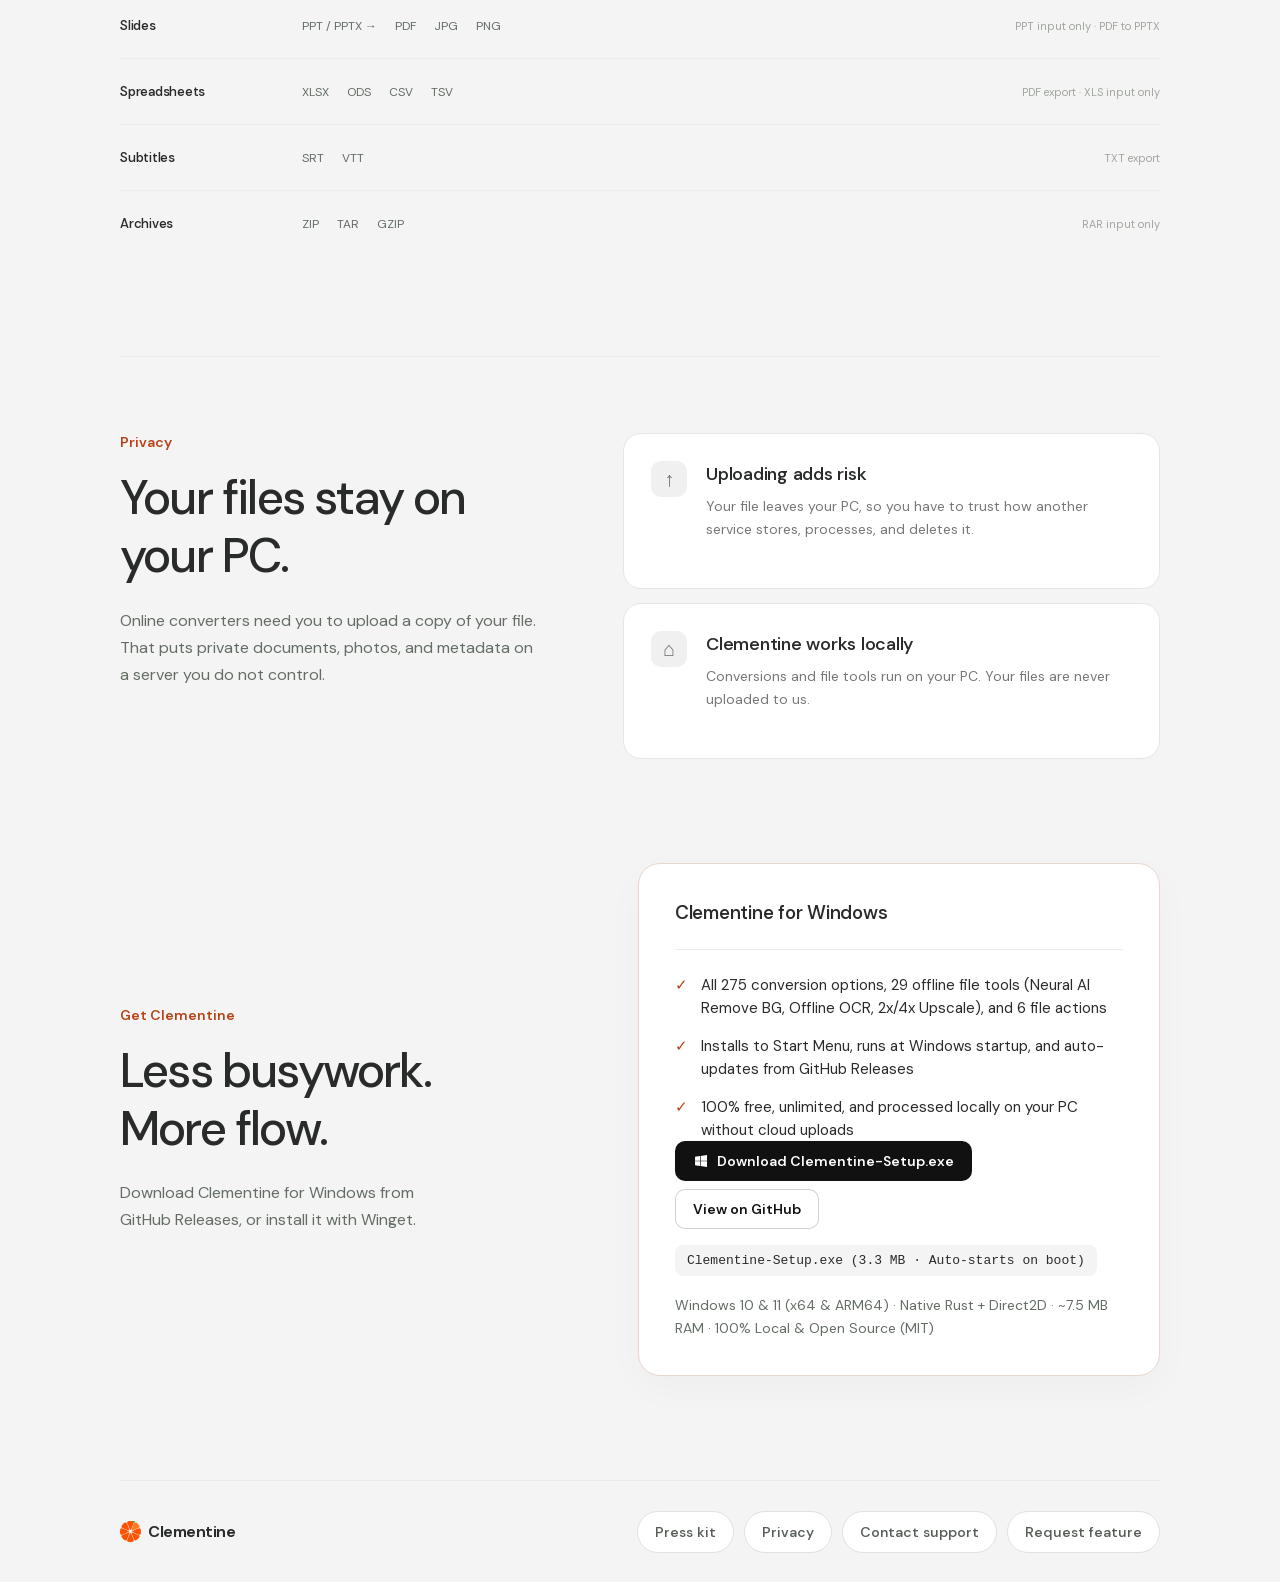
==== commit b9d74ab4: "feat: add 60s 1080p narrated showcase video, fix tour modal zoom vibration, and update live demo GIF" ====
--- a/web/index.html
+++ b/web/index.html
@@ -26,7 +26,7 @@
 
     <main>
       <section class="app-demo content-width" aria-label="Clementine video demo">
-        <video autoplay muted loop playsinline disablepictureinpicture disableremoteplayback preload="auto" poster="images/live-convert.png" aria-label="Watch Clementine in action">
+        <video autoplay muted loop playsinline controls preload="auto" poster="images/live-convert.png" aria-label="Watch Clementine in action">
           <source src="videos/clementine-live-demo.mp4" type="video/mp4" />
           <a href="videos/clementine-live-demo.mp4">Download the Clementine demo video</a>
         </video>
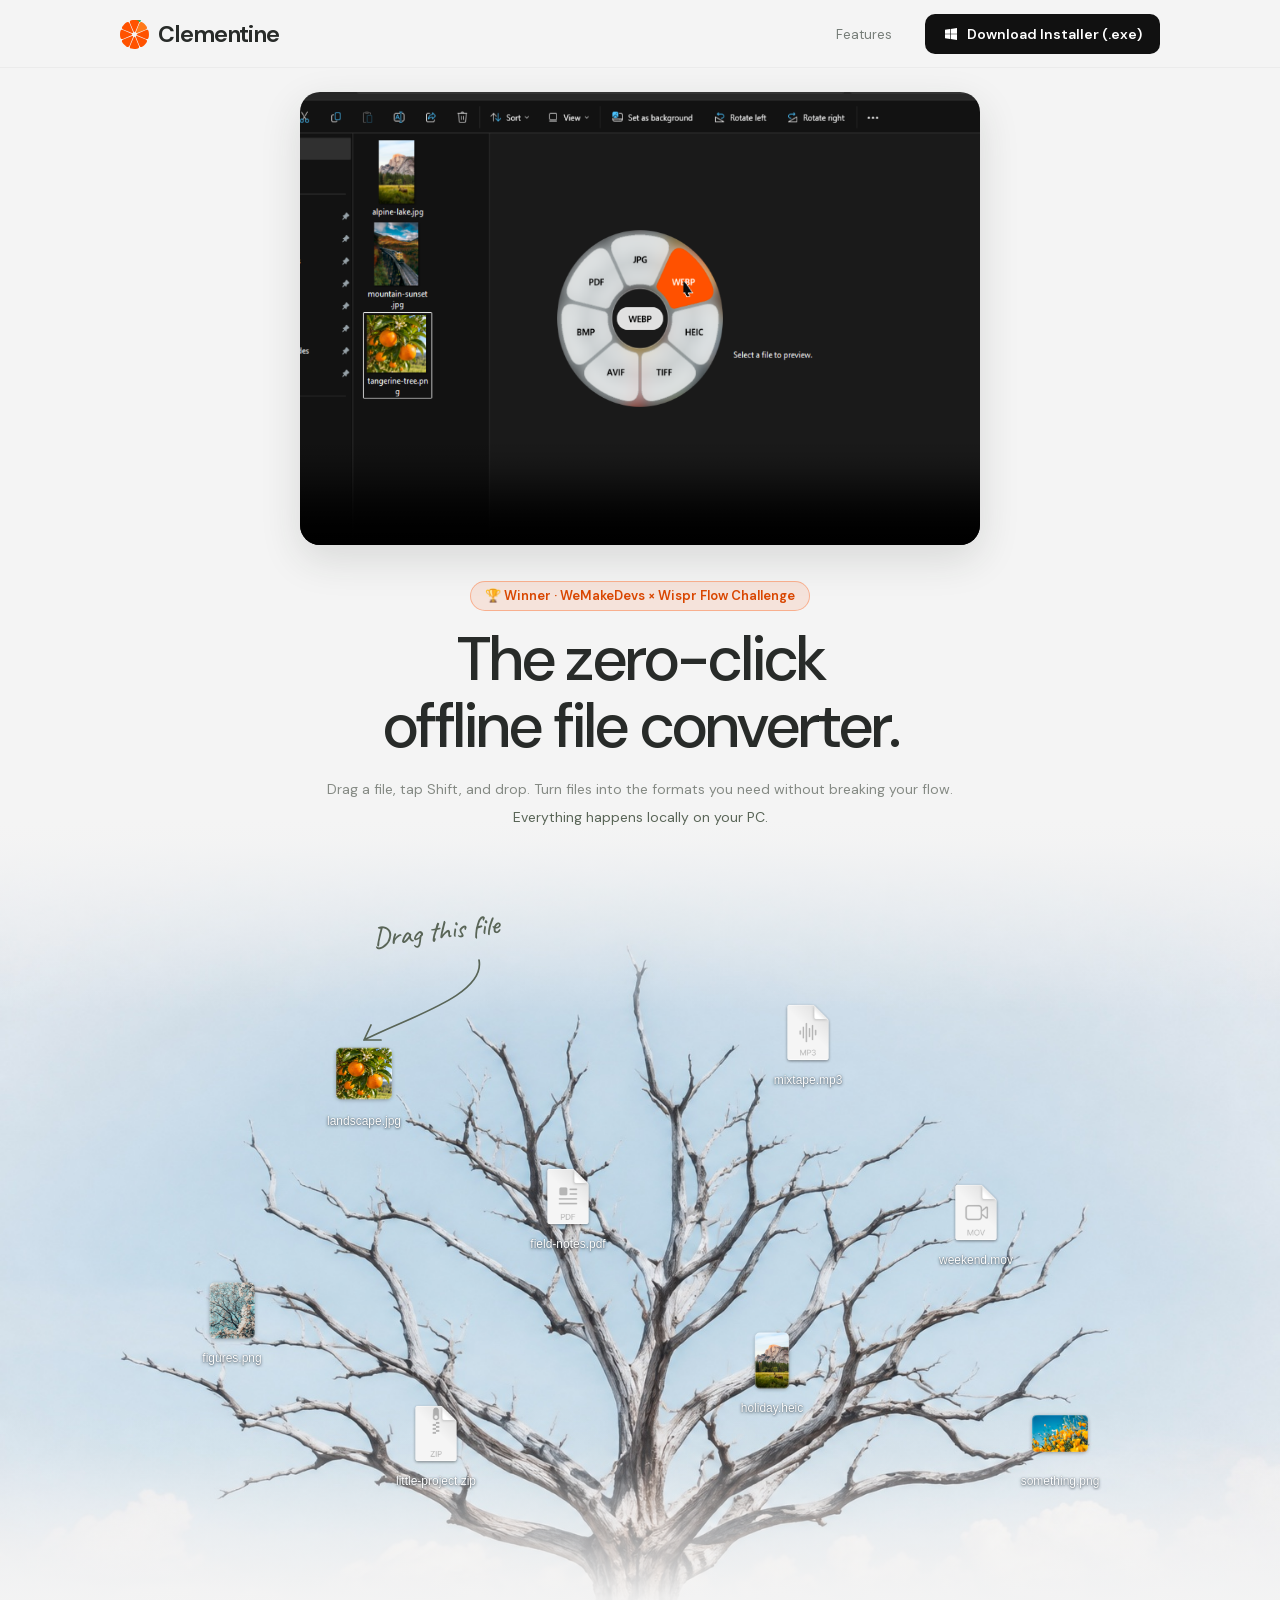
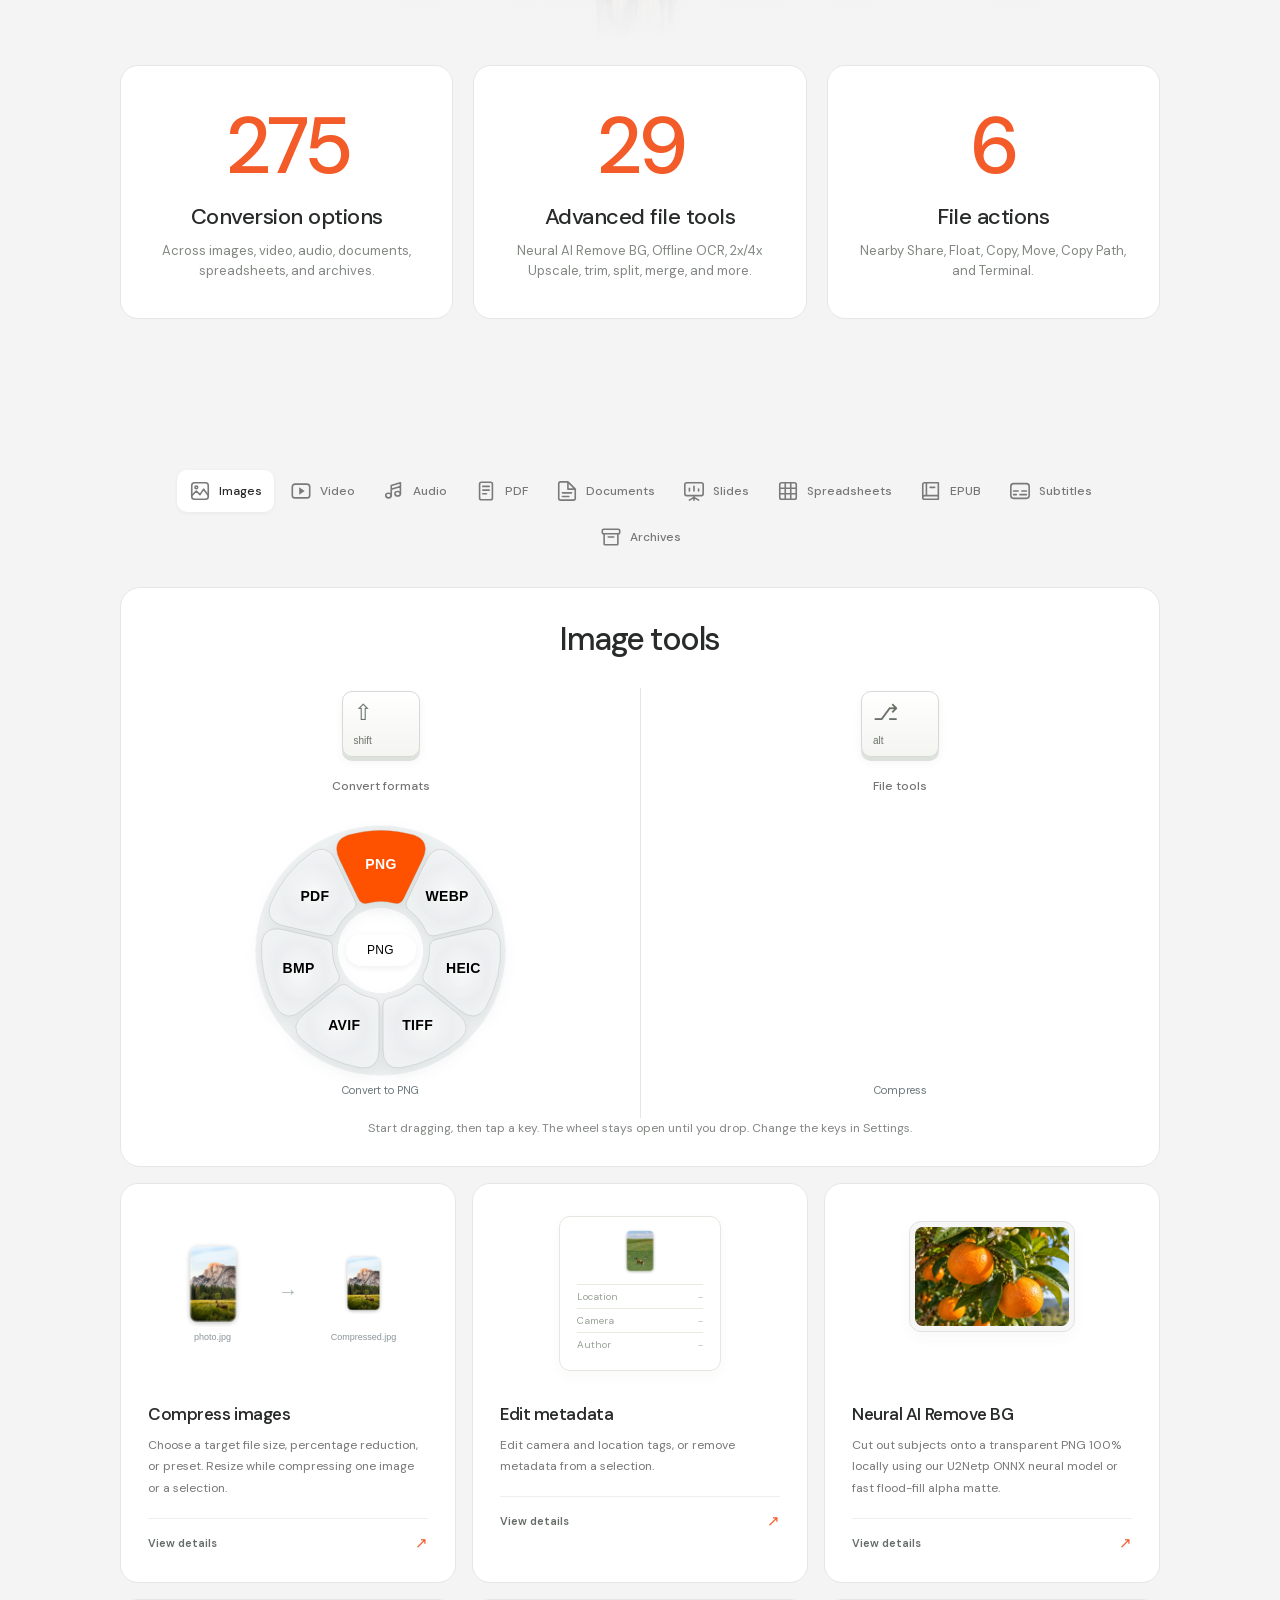
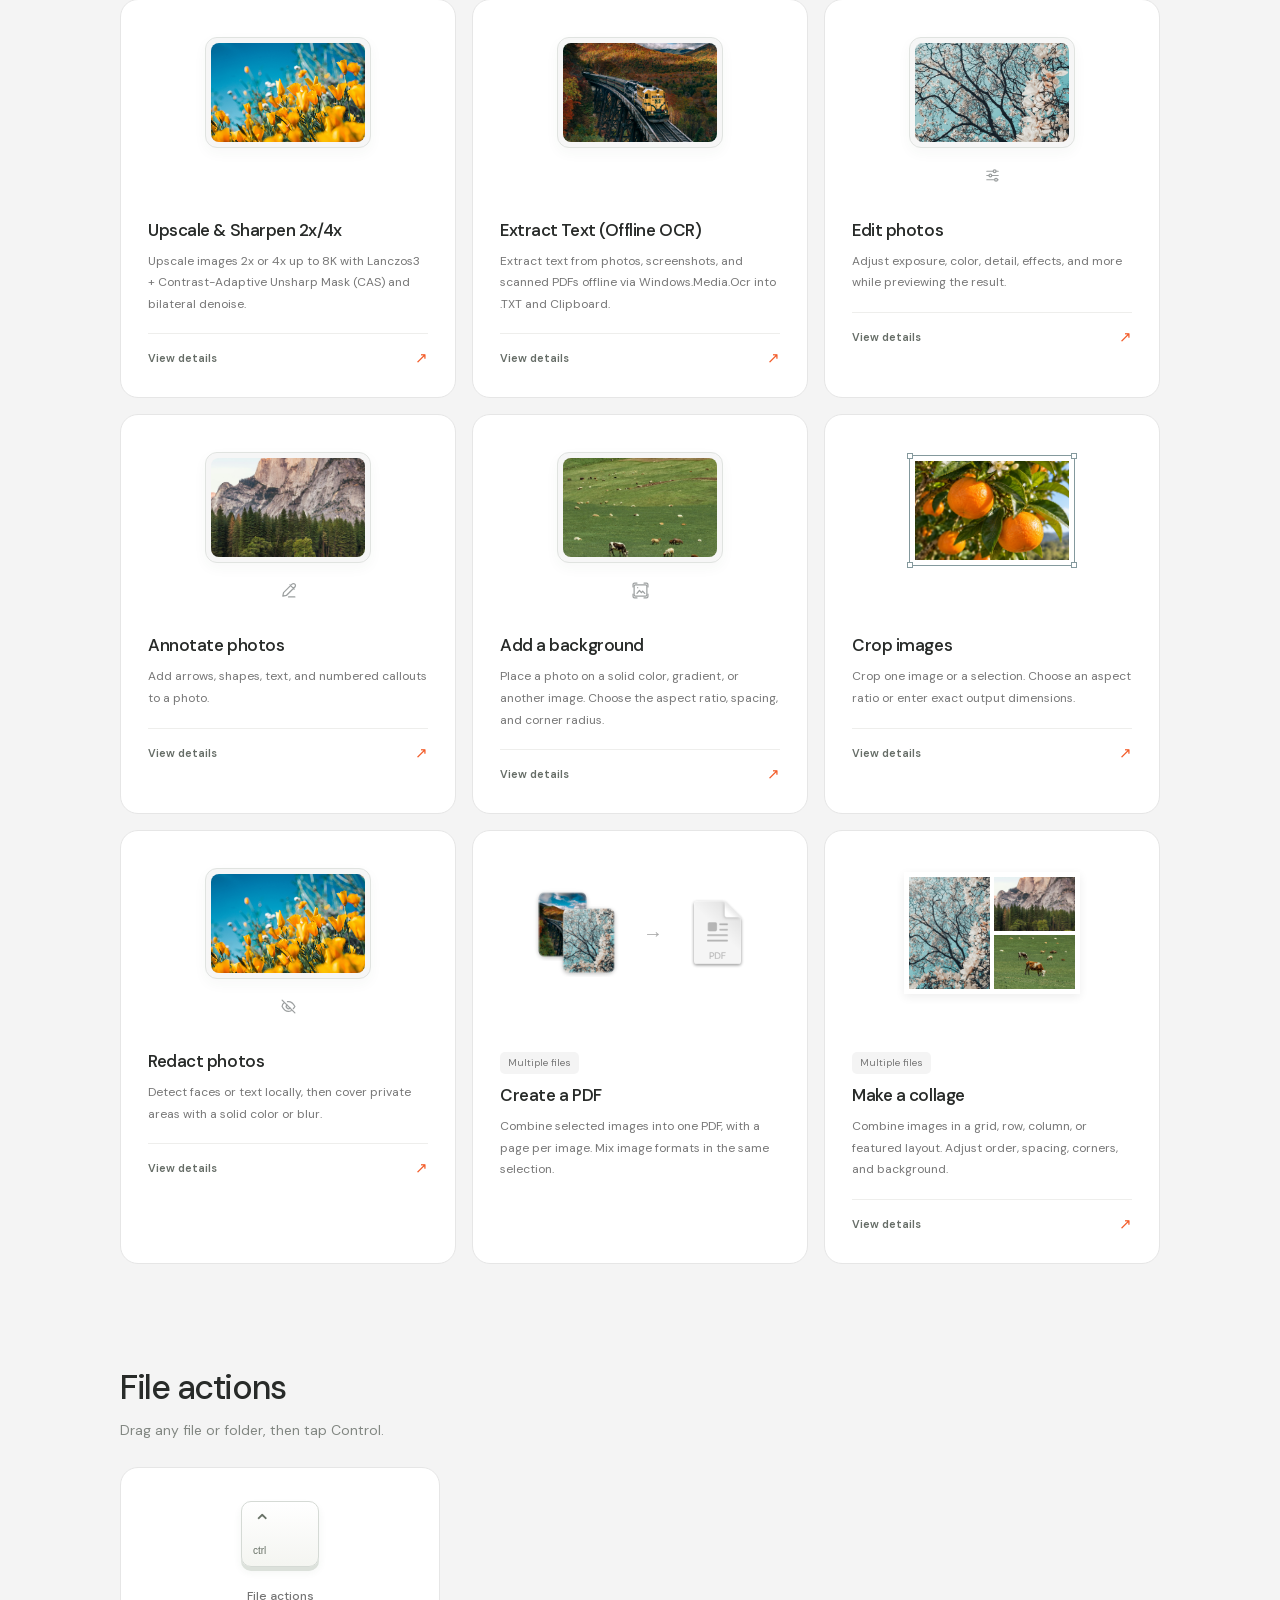
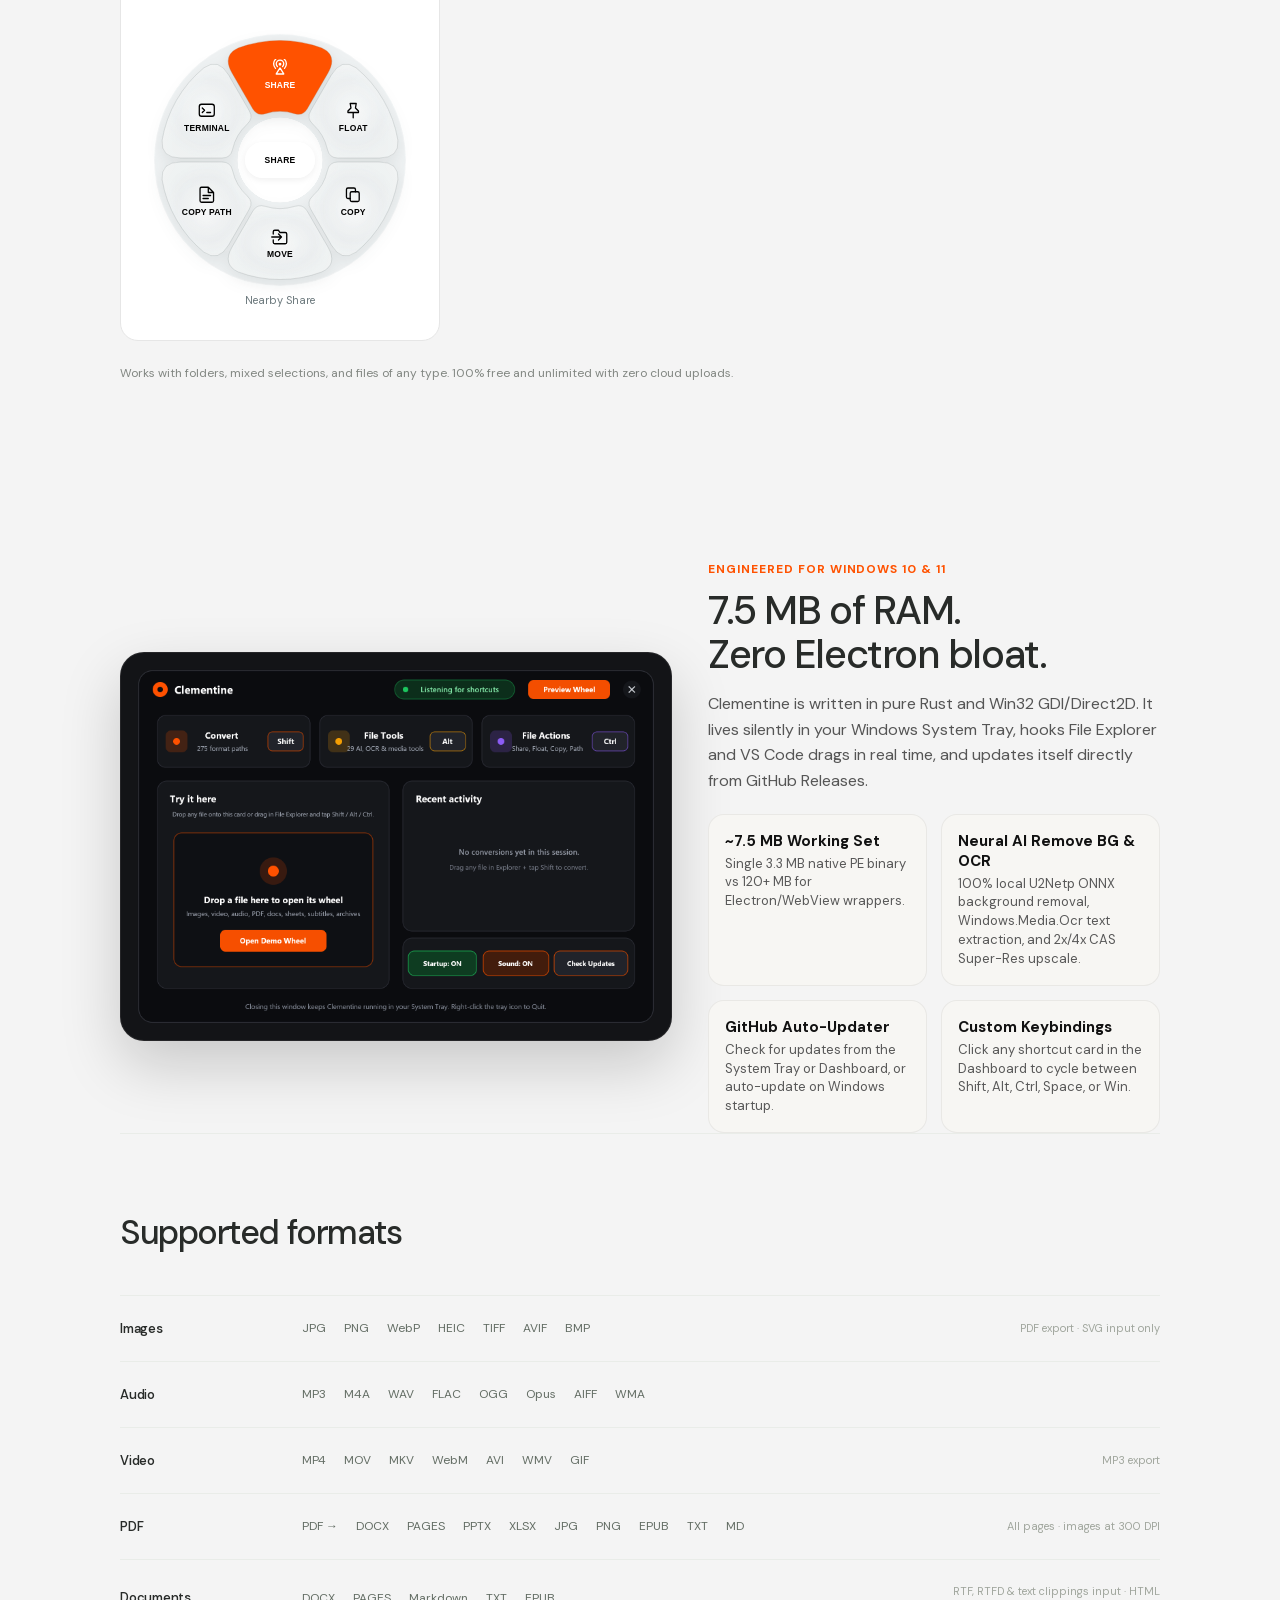
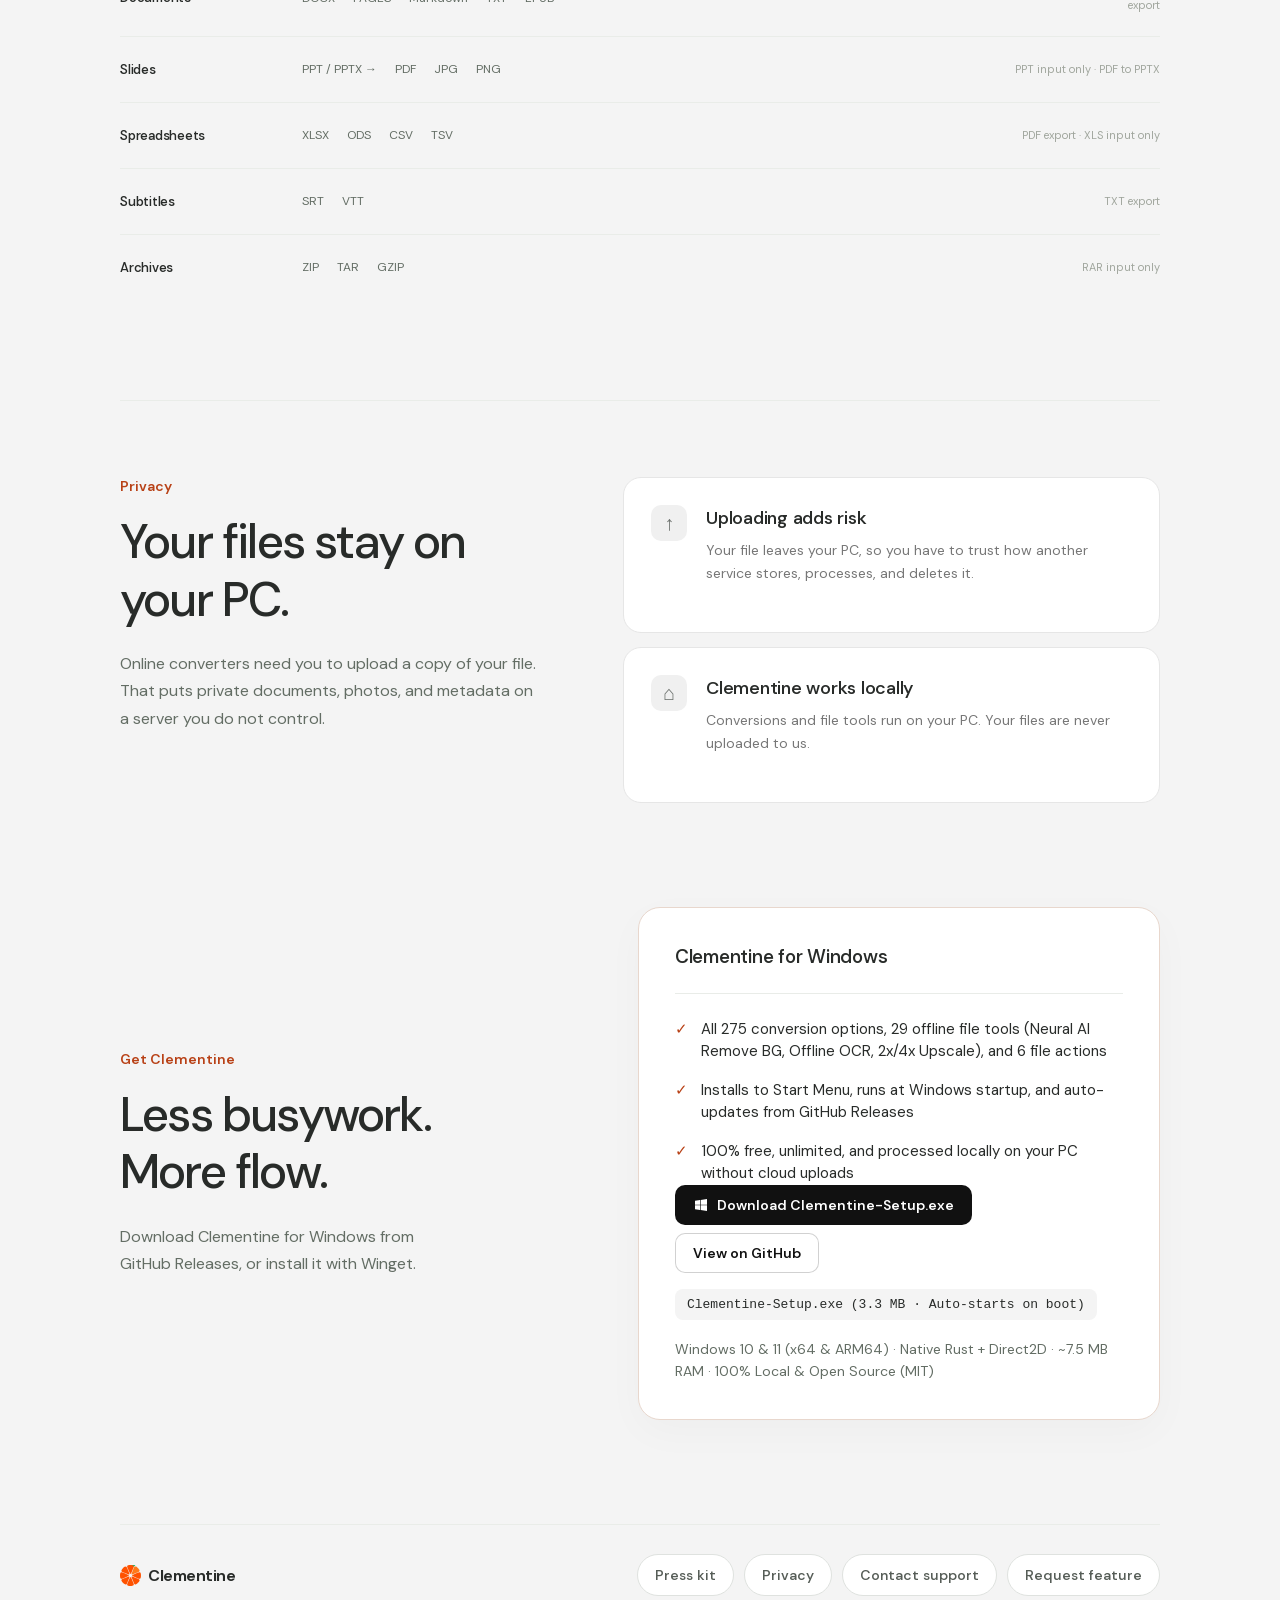
==== commit 0fb139bb: "docs: add WeMakeDevs x Wispr Flow challenge winner badge to README and website" ====
--- a/web/index.html
+++ b/web/index.html
@@ -34,6 +34,7 @@
 
       <section class="hero" aria-labelledby="hero-title">
         <div class="hero-copy">
+          <a class="award-pill" href="https://www.linkedin.com/posts/todays-100-winner-of-no-hands-the-wispr-ugcPost-7519892144413929474-lfGr/" target="_blank" rel="noopener">🏆 Winner · WeMakeDevs × Wispr Flow Challenge</a>
           <h1 id="hero-title">The zero-click<br />offline file converter.</h1>
           <p class="hero-description">Drag a file, tap Shift, and drop. Turn files into the formats you need without breaking your flow.</p>
           <p class="hero-local">Everything happens locally on your PC.</p>
--- a/web/assets/style.css
+++ b/web/assets/style.css
@@ -34,3 +34,6 @@
 @media(max-width:860px){.win-native{grid-template-columns:1fr}.win-pillars{grid-template-columns:1fr}}
 
 
+
+.award-pill{display:inline-flex;align-items:center;gap:6px;padding:6px 14px;margin-bottom:14px;border-radius:999px;background:rgba(255,82,0,.1);border:1px solid rgba(255,82,0,.35);color:#d94600;font:600 13px/1.2 "DM Sans",system-ui,sans-serif;text-decoration:none;transition:transform .15s,background .15s}
+.award-pill:hover{background:rgba(255,82,0,.16);transform:translateY(-1px)}
